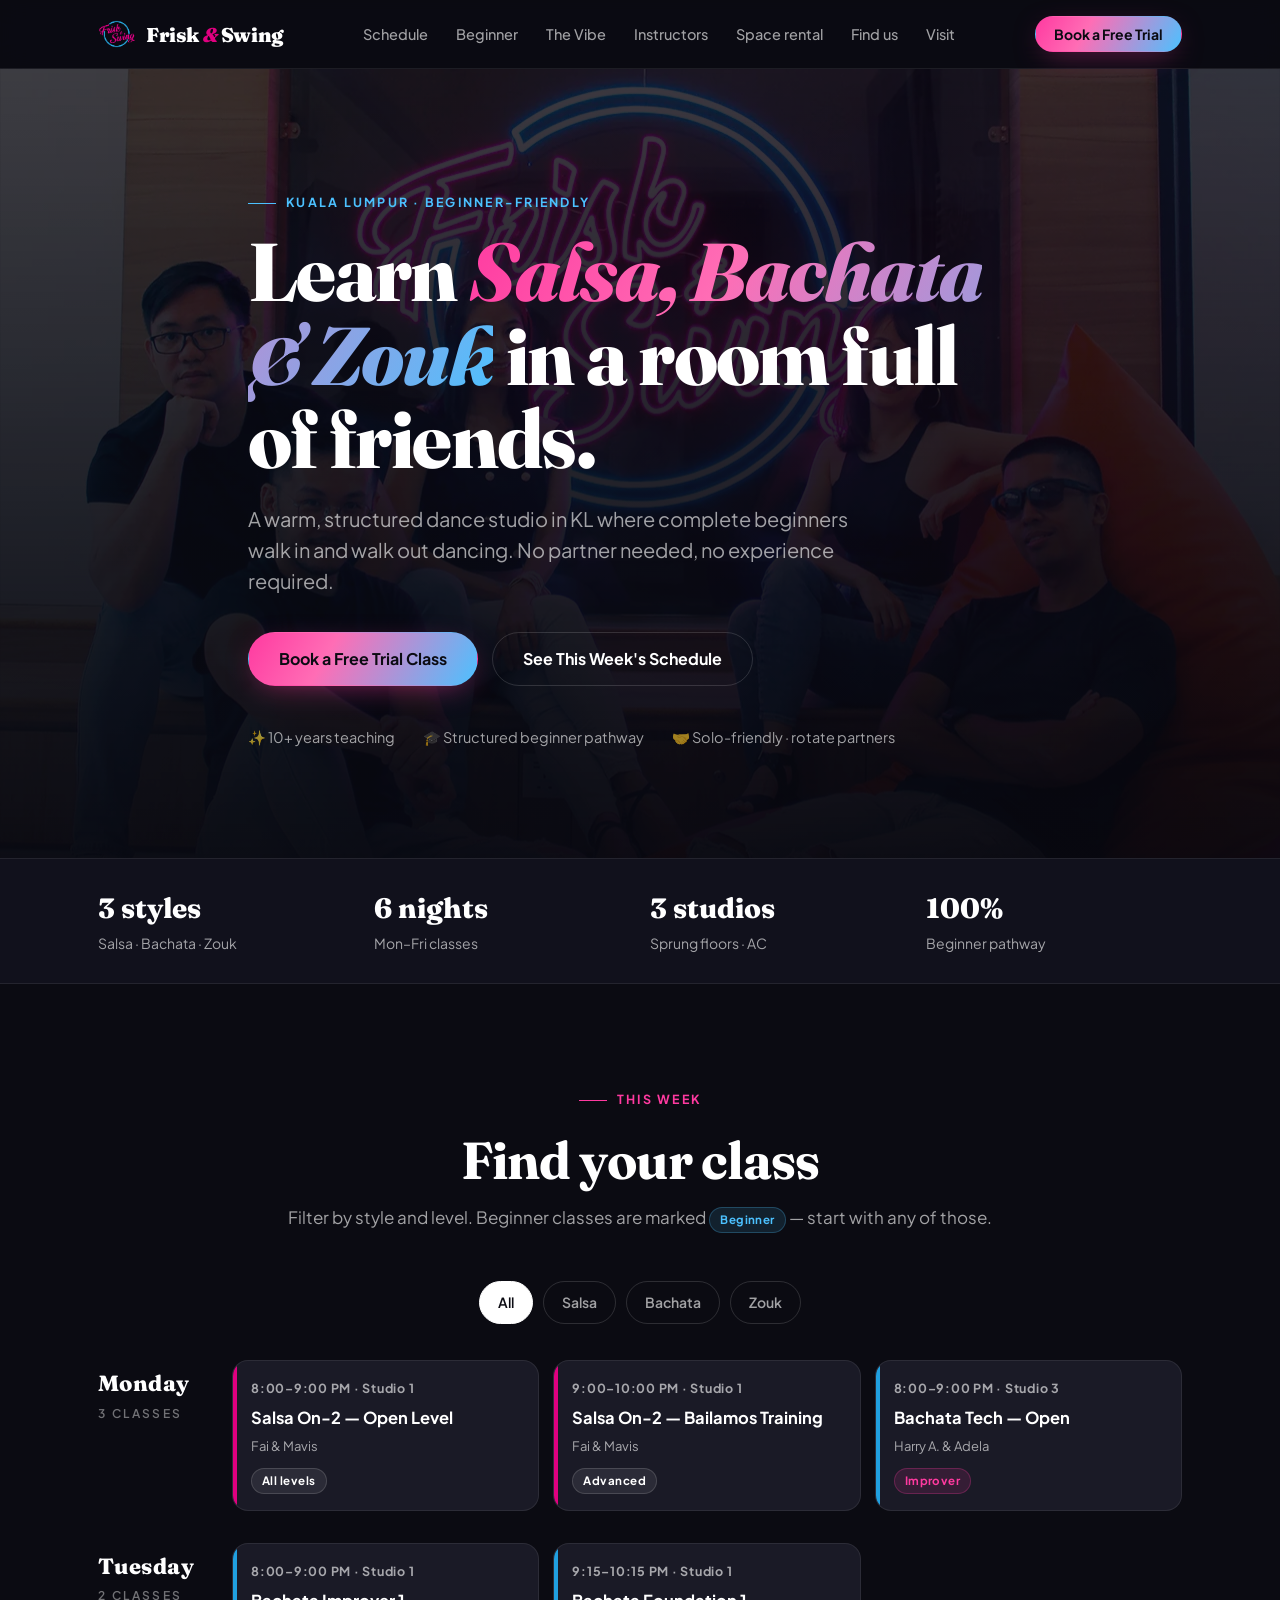
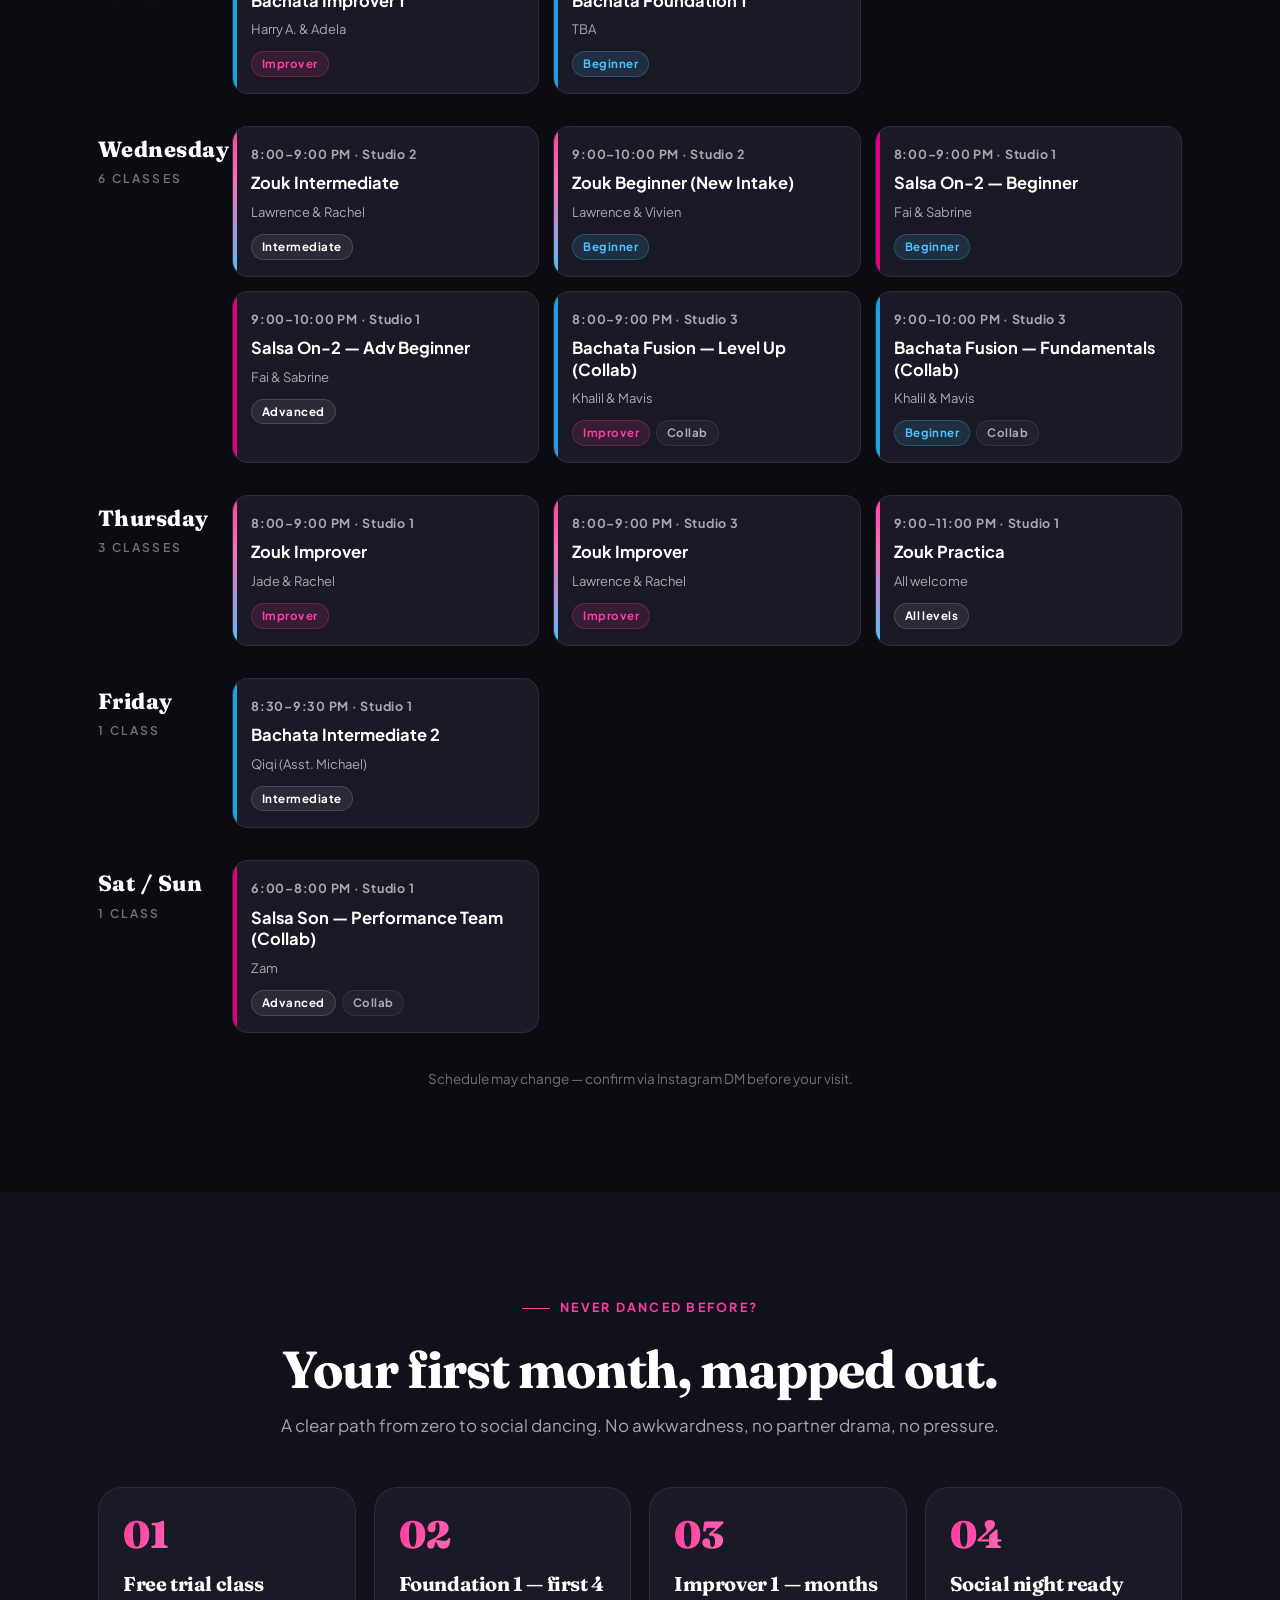
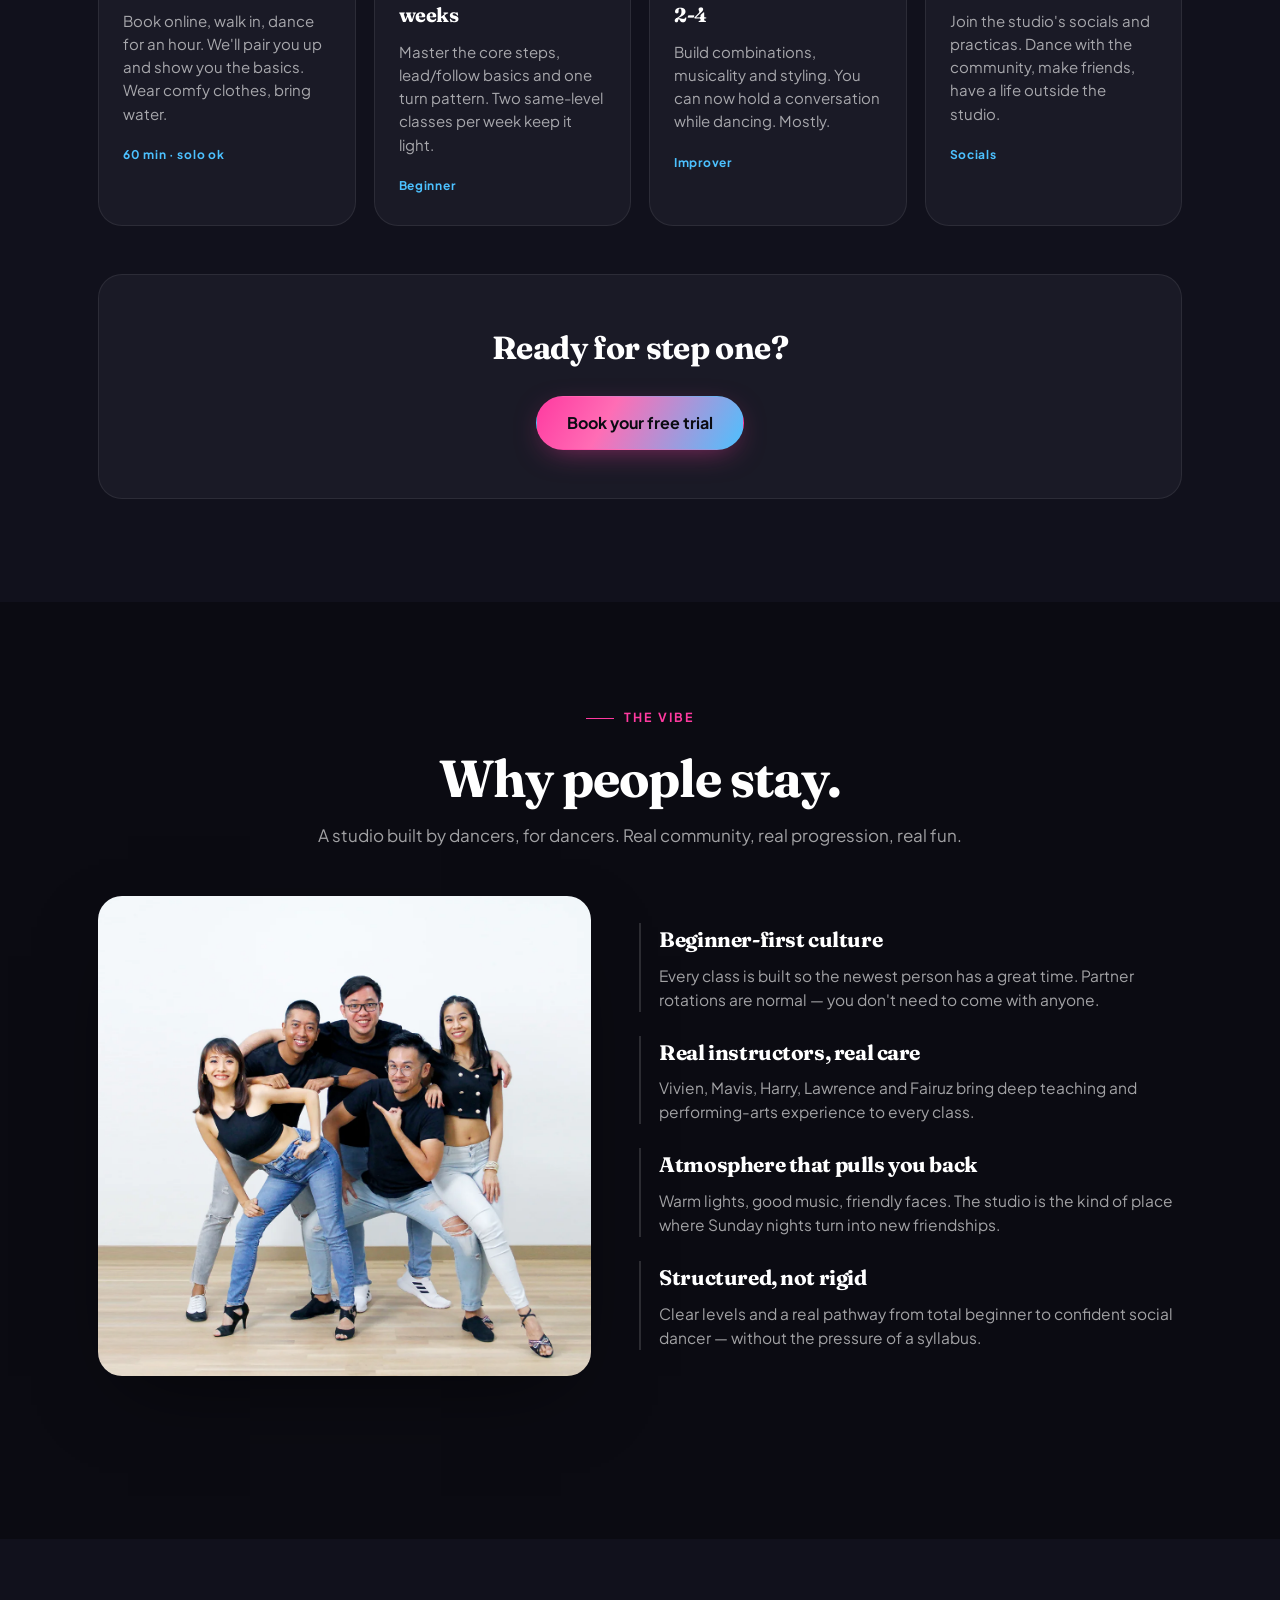
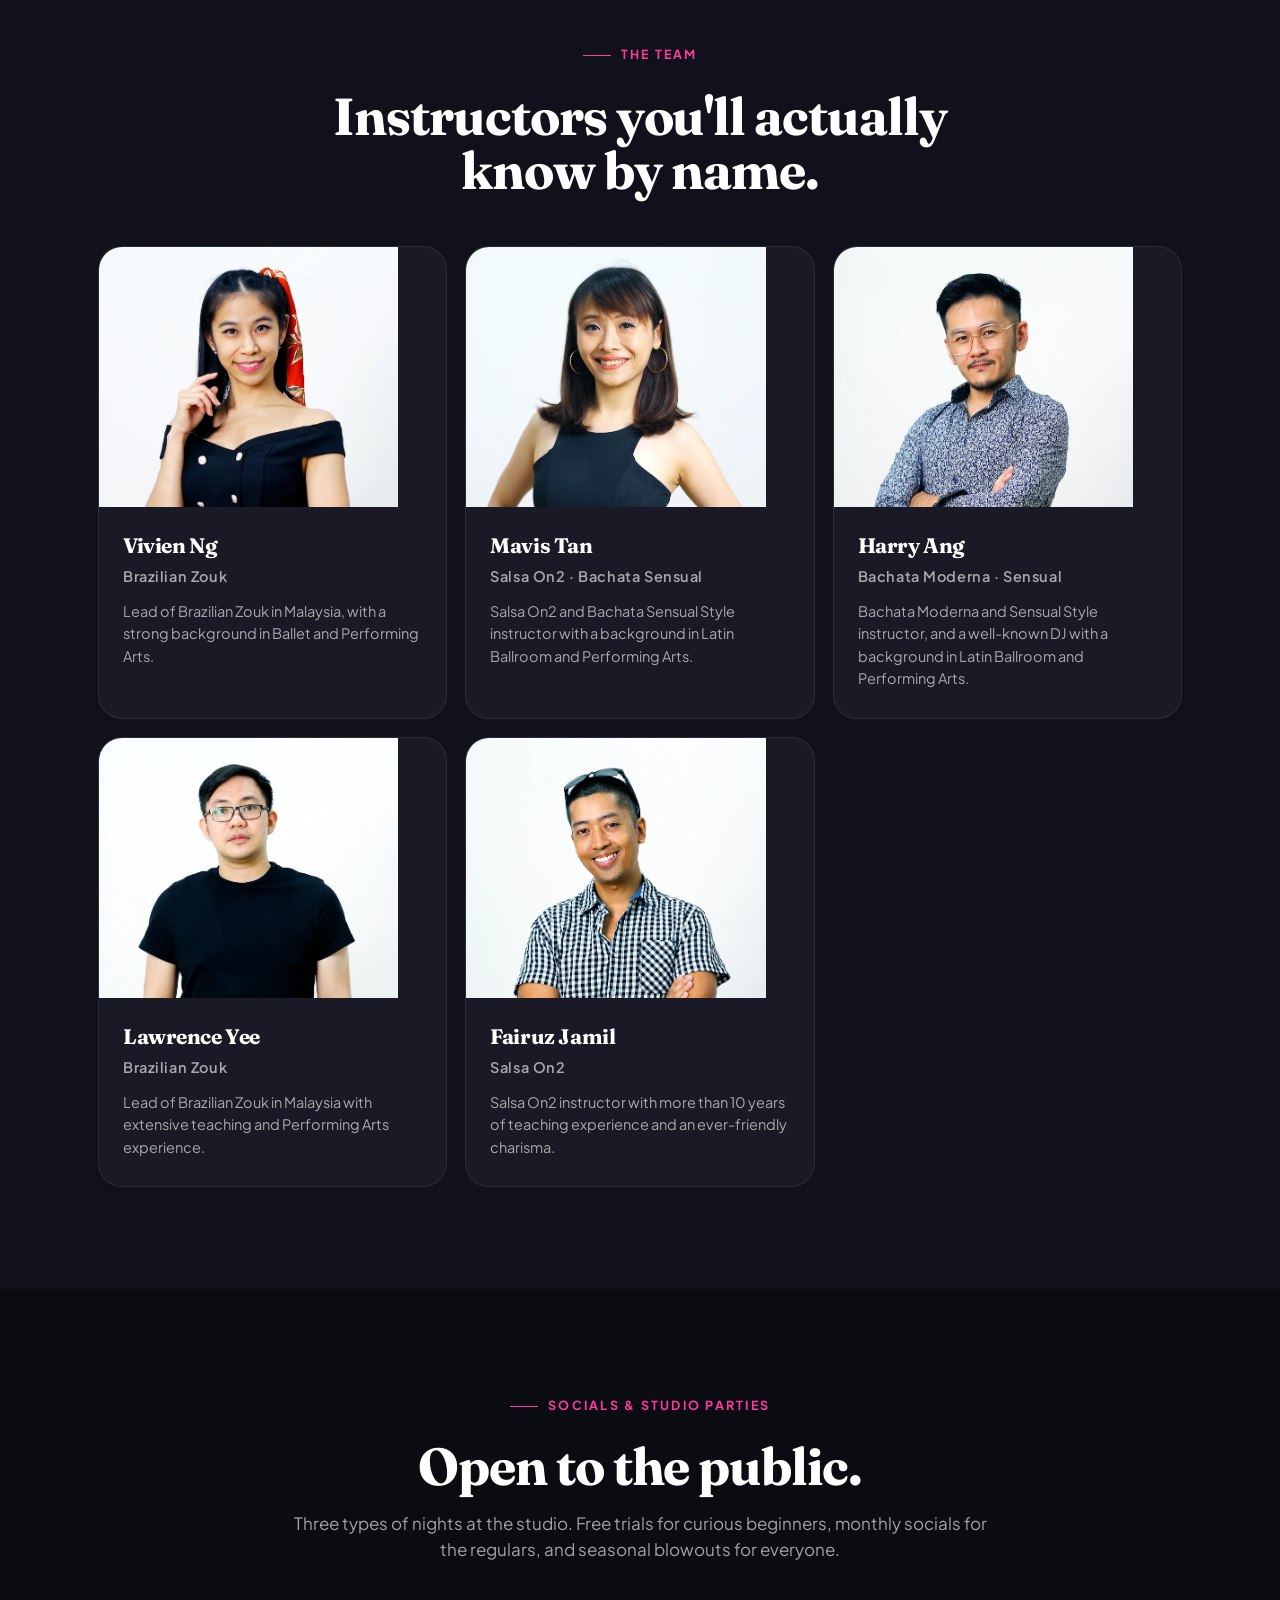
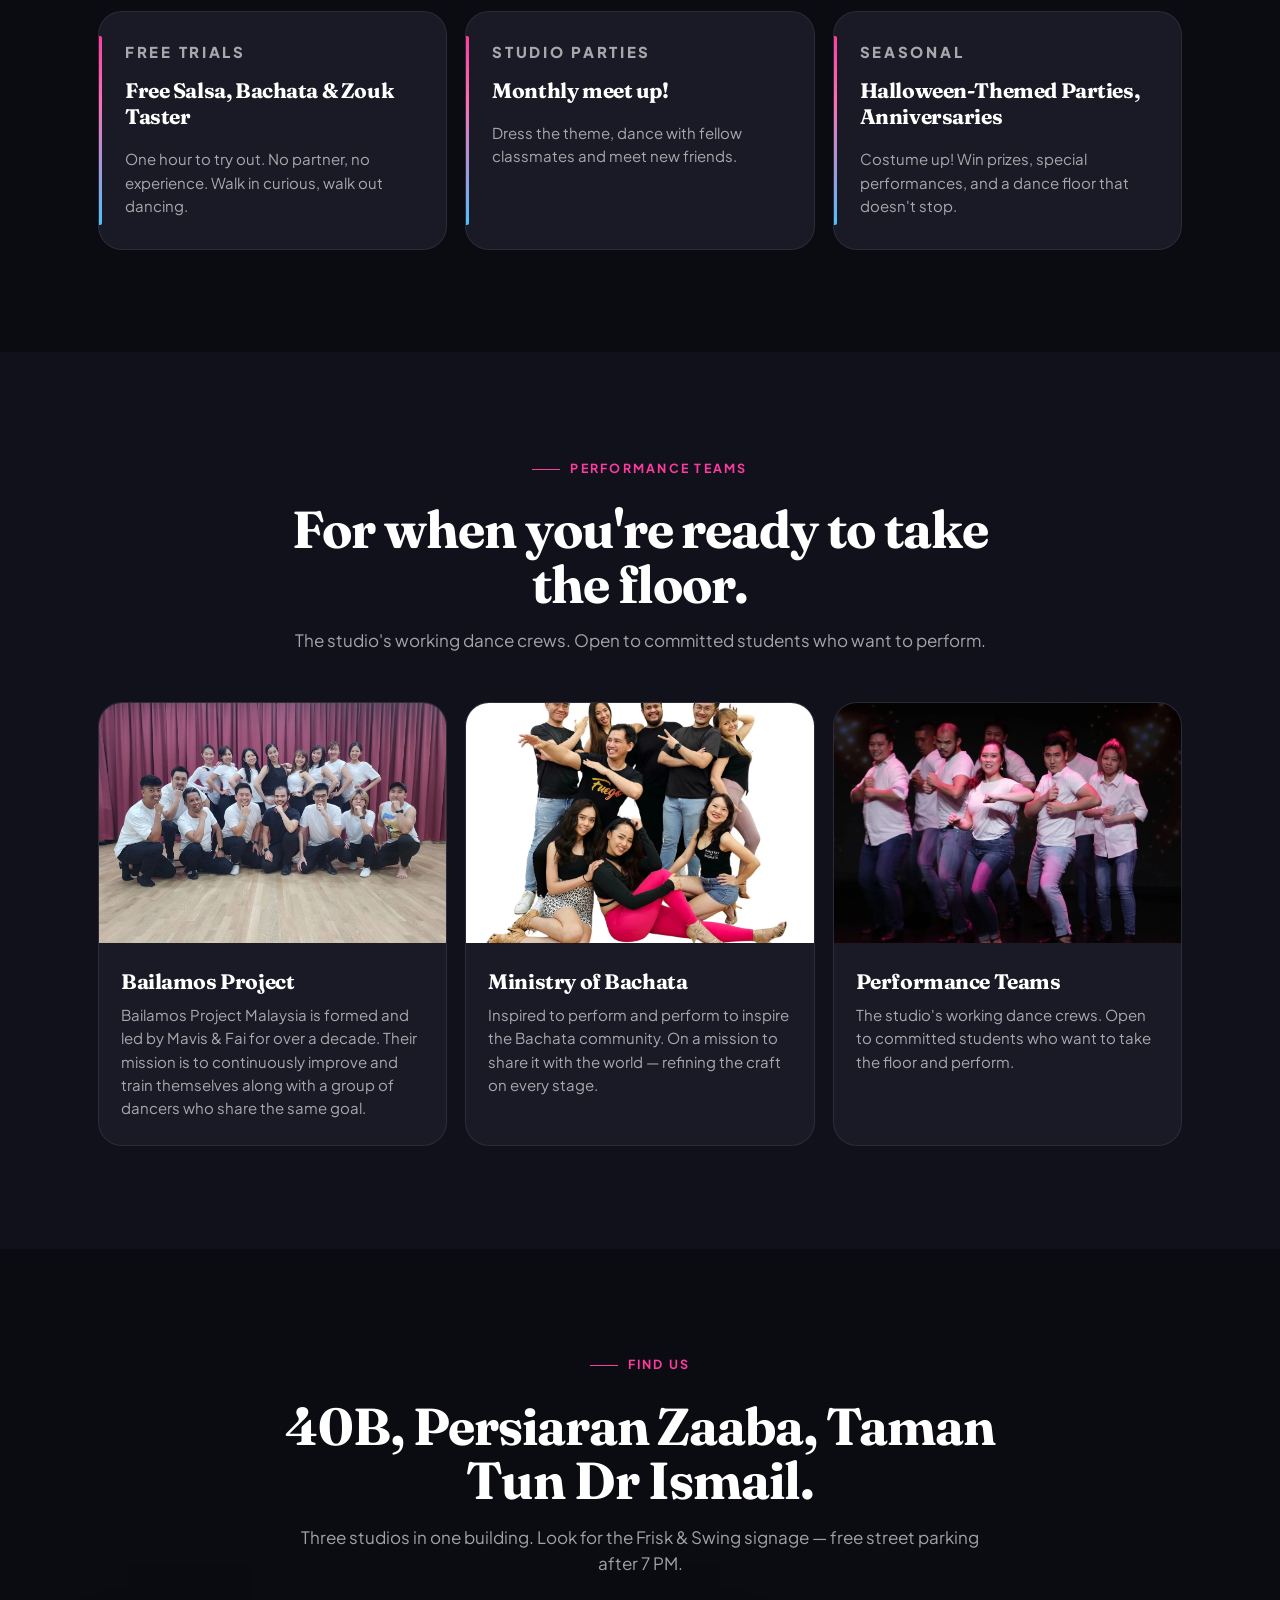
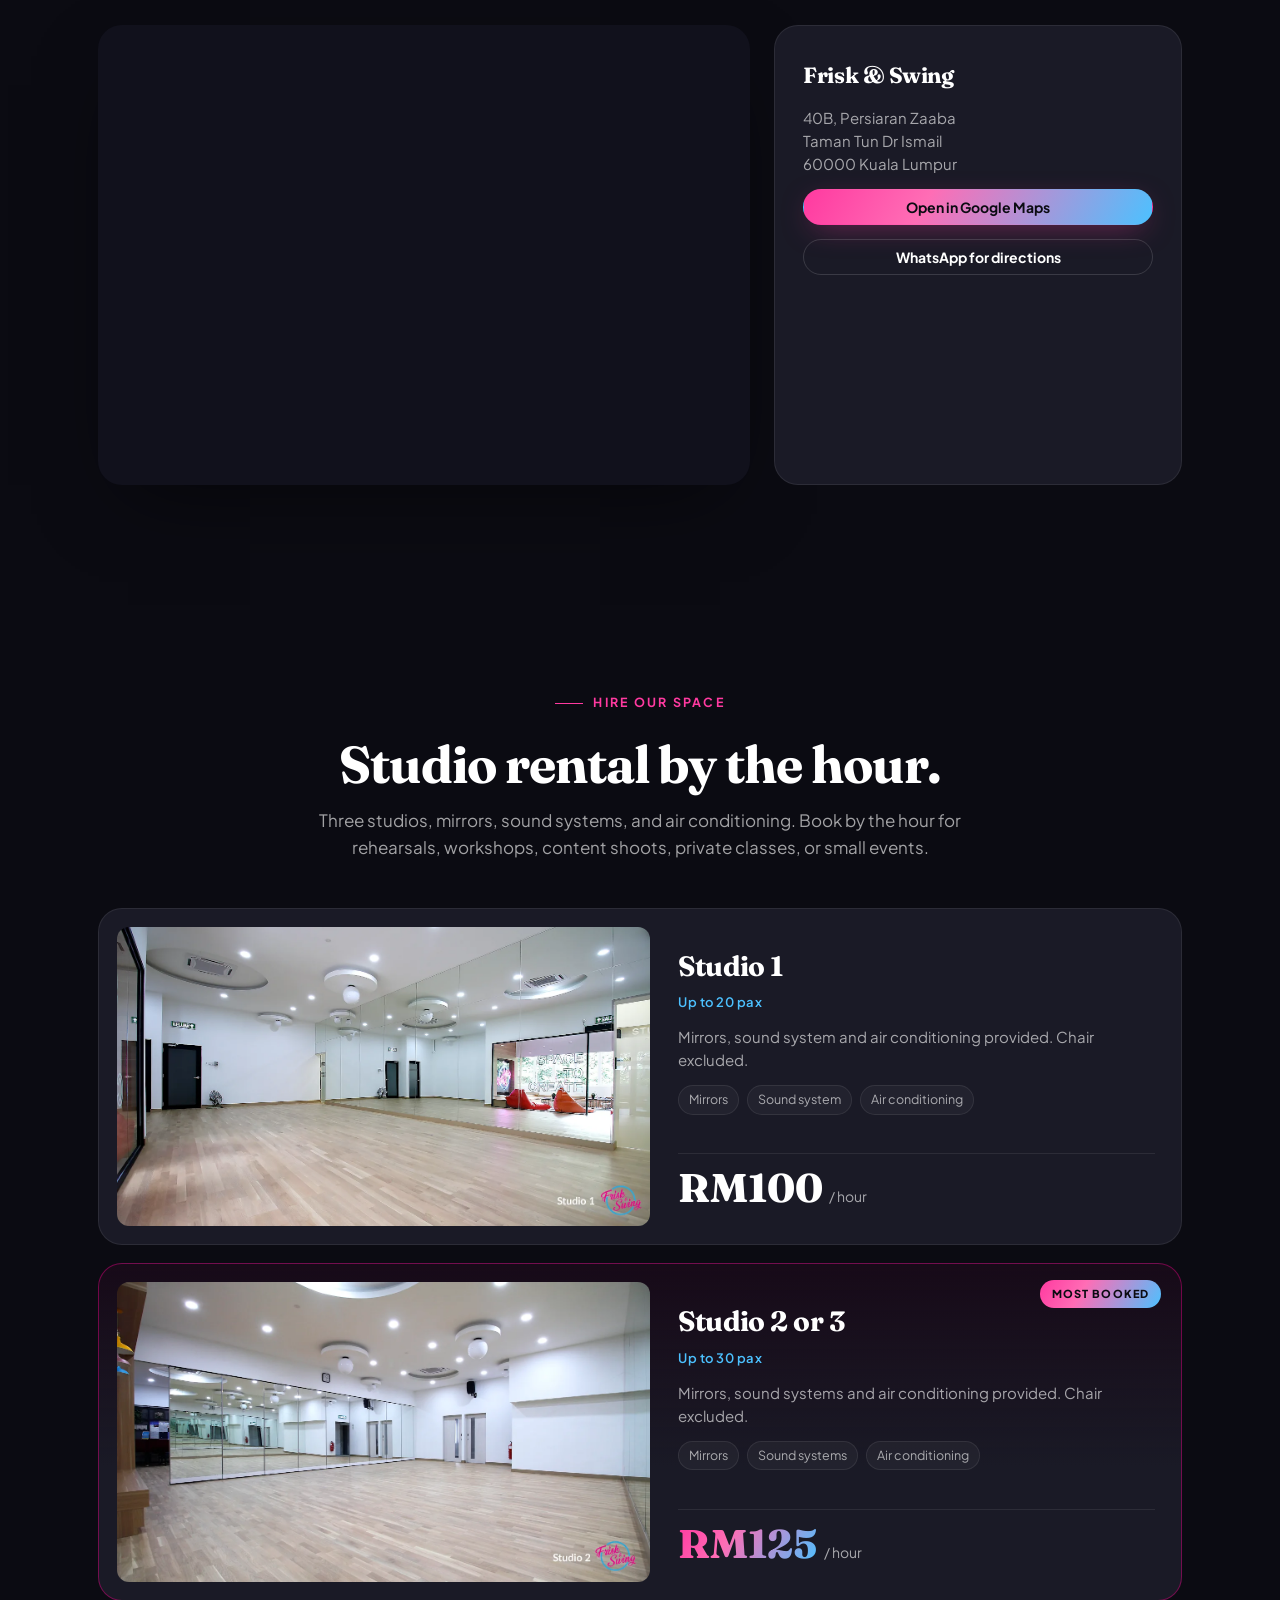
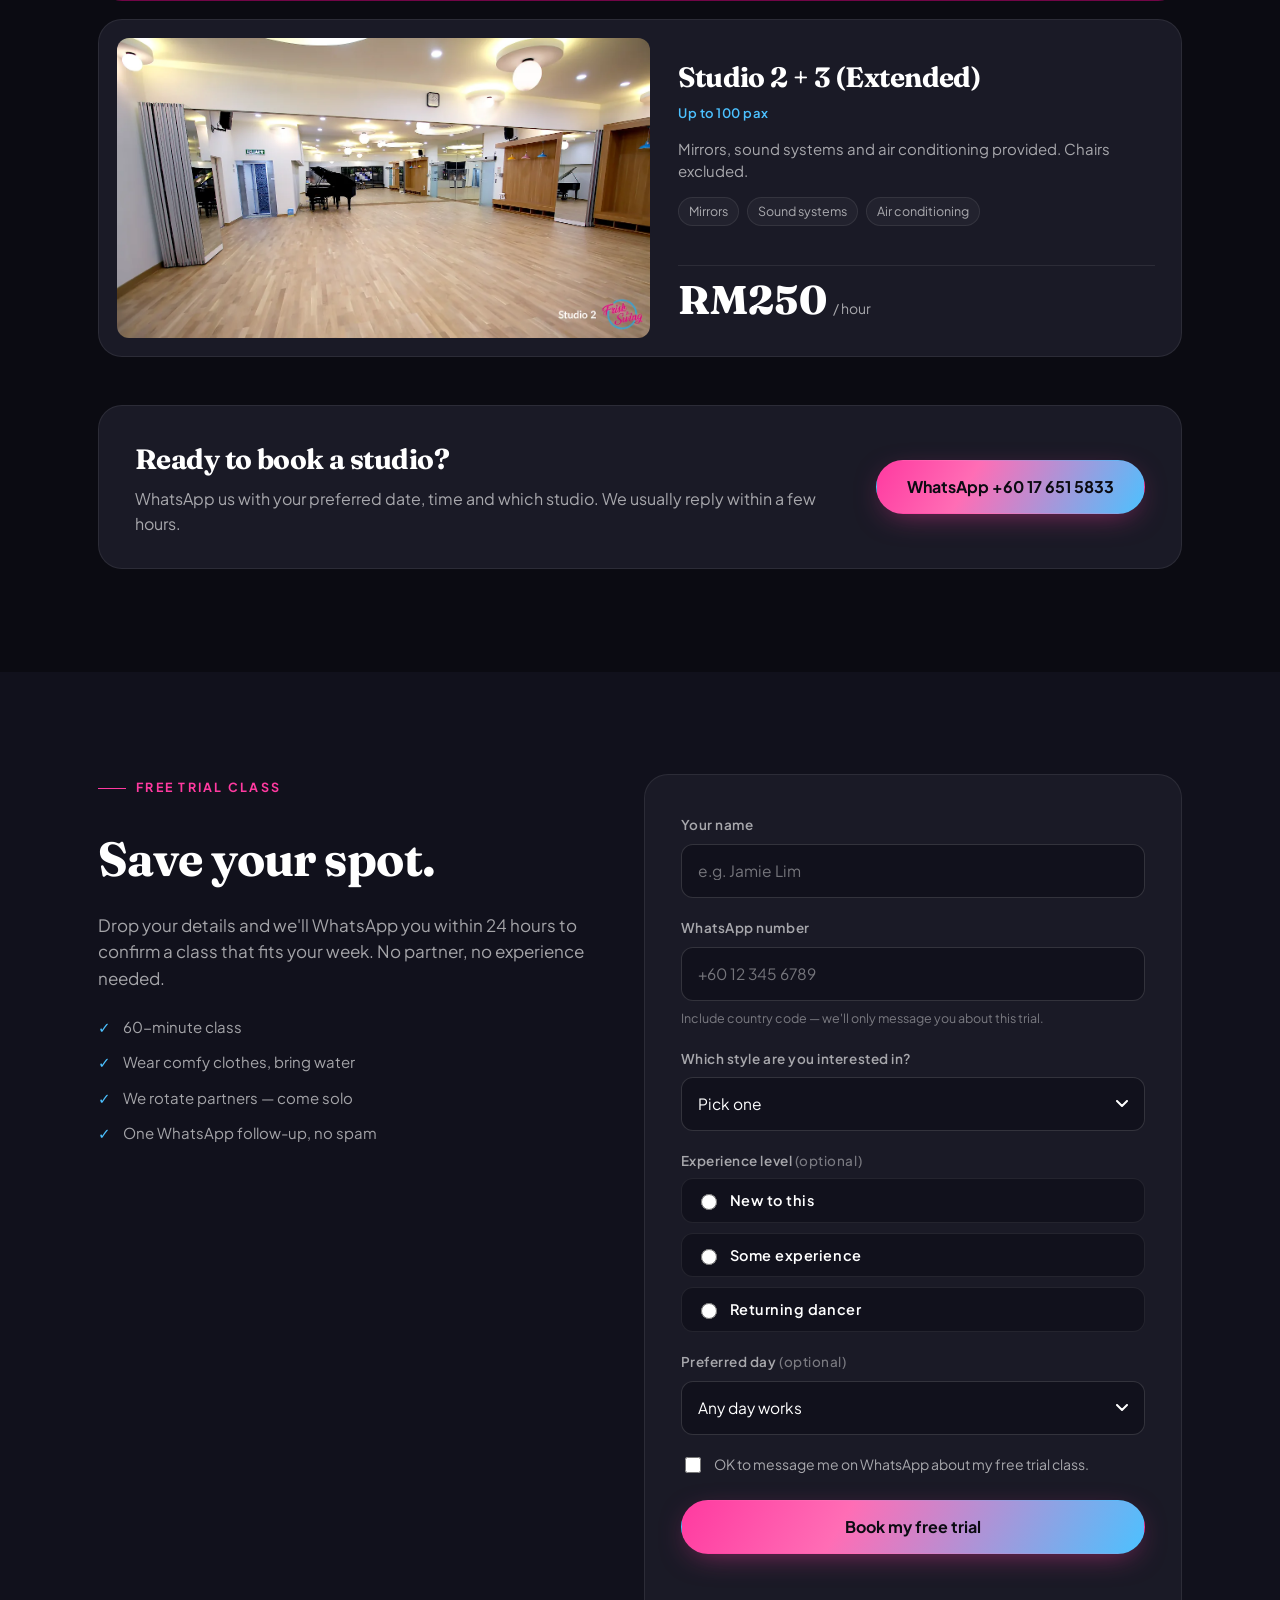
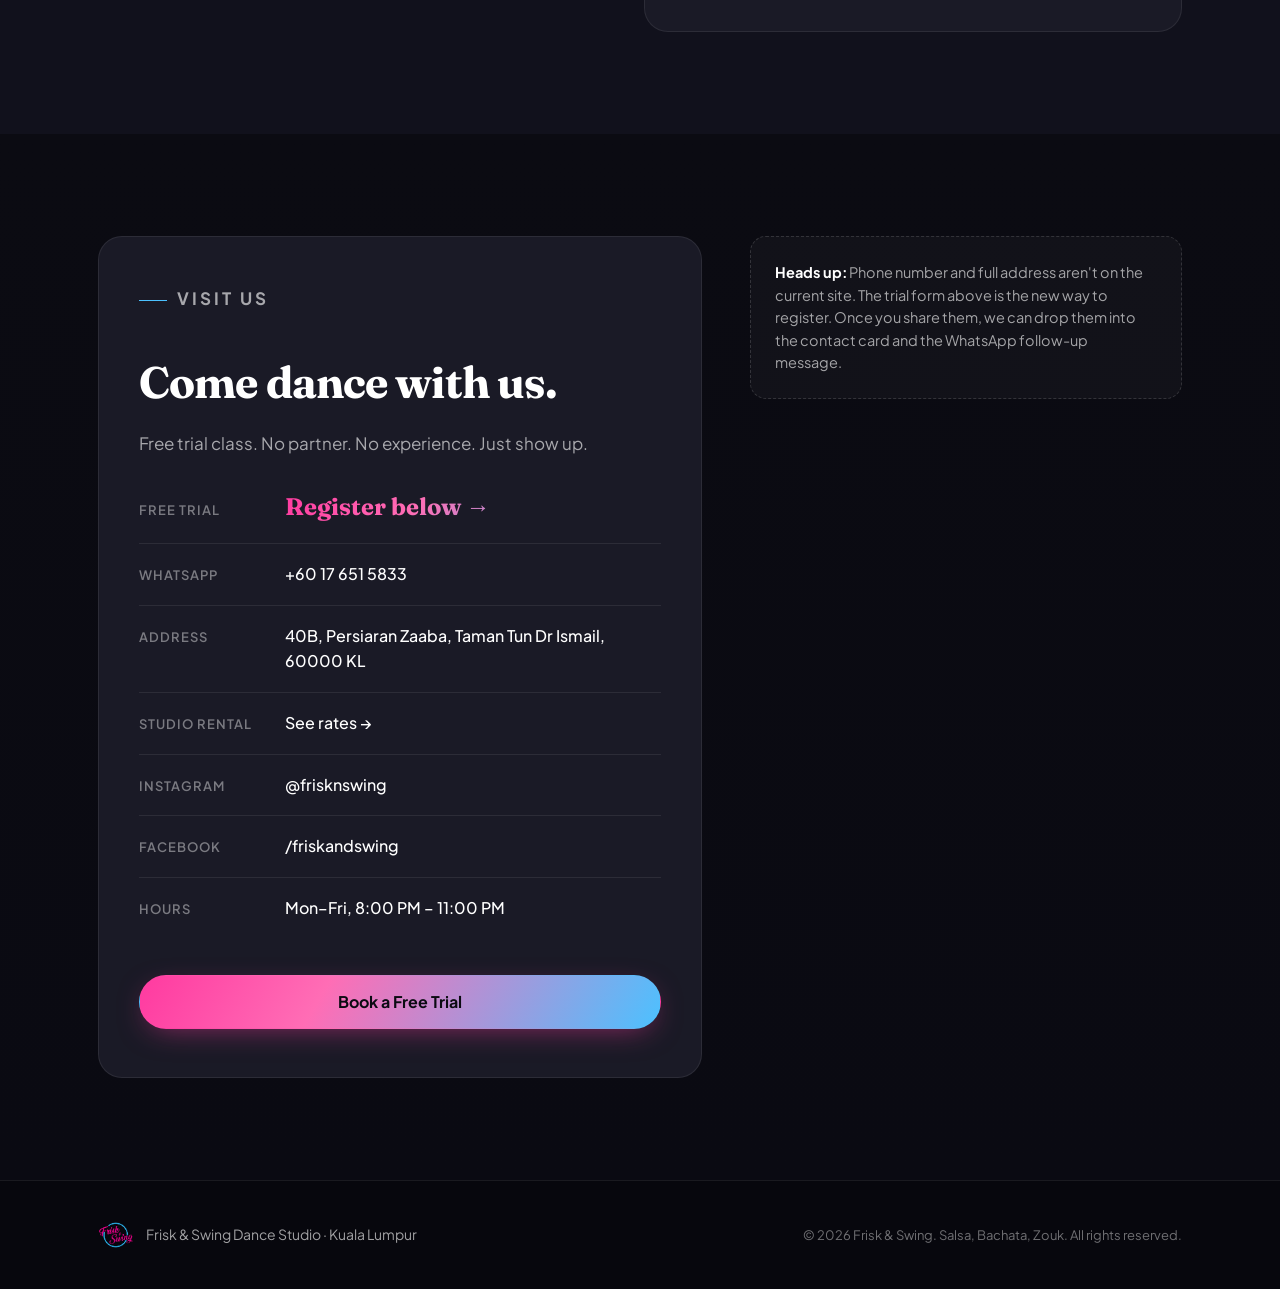
==== index.html @ 53e3fc4a "feat: replace vibe photo with instructor team portrait" ====
<!doctype html>
<html lang="en">
<head>
<meta charset="utf-8">
<meta name="viewport" content="width=device-width, initial-scale=1, viewport-fit=cover">
<title>Frisk &amp; Swing — Salsa, Bachata &amp; Zouk Studio in KL</title>
<meta name="description" content="Beginner-friendly Salsa, Bachata and Zouk classes in Kuala Lumpur. Structured pathway, friendly community and a great atmosphere. Book your free trial class.">
<link rel="canonical" href="https://friskandswing.com/">
<link rel="icon" type="image/x-icon" href="assets/images/favicon.ico">
<link rel="icon" type="image/png" sizes="32x32" href="assets/images/favicon.png">
<link rel="apple-touch-icon" sizes="180x180" href="assets/images/apple-touch-icon.png">
<meta property="og:title" content="Frisk &amp; Swing — Salsa, Bachata &amp; Zouk Studio in KL">
<meta property="og:description" content="Beginner-friendly Salsa, Bachata and Zouk classes in KL. Book your free trial class.">
<meta property="og:type" content="website">
<meta property="og:url" content="https://friskandswing.com/">
<meta property="og:image" content="https://friskandswing.com/assets/images/og-1200x630.webp">
<meta property="og:image:width" content="1200">
<meta property="og:image:height" content="630">
<meta property="og:image:alt" content="Frisk &amp; Swing dance studio in Kuala Lumpur — Salsa, Bachata, Zouk beginner classes">
<meta property="og:locale" content="en_MY">
<meta name="twitter:card" content="summary_large_image">
<meta name="twitter:title" content="Frisk &amp; Swing — Salsa, Bachata &amp; Zouk Studio in KL">
<meta name="twitter:description" content="Beginner-friendly Salsa, Bachata and Zouk classes in KL. Book your free trial class.">
<meta name="twitter:image" content="https://friskandswing.com/assets/images/og-1200x630.webp">
<meta name="theme-color" content="#0b0b12">
<link rel="preconnect" href="https://fonts.googleapis.com">
<link rel="preconnect" href="https://fonts.gstatic.com" crossorigin>
<link rel="stylesheet" href="https://fonts.googleapis.com/css2?family=Plus+Jakarta+Sans:wght@400;500;600;700;800&family=Fraunces:opsz,wght@9..144,400;9..144,500;9..144,700;9..144,900&display=swap">
<link rel="stylesheet" href="styles.css">
</head>
<body>

<!-- ============== TOP BAR ============== -->
<header class="topbar">
  <div class="wrap topbar__inner">
    <a class="brand" href="#top" aria-label="Frisk & Swing home">
      <img src="assets/images/logo_user.png" alt="" class="brand__mark" width="40" height="40">
      <span class="brand__text">Frisk <em>&amp;</em> Swing</span>
    </a>
    <nav class="nav" aria-label="Primary">
      <a href="#schedule">Schedule</a>
      <a href="#beginner">Beginner</a>
      <a href="#vibe">The Vibe</a>
      <a href="#instructors">Instructors</a>
      <a href="#rental">Space rental</a>
      <a href="#map">Find us</a>
      <a href="#contact">Visit</a>
    </nav>
    <a class="btn btn--primary btn--sm nav__cta" href="#trial">Book a Free Trial</a>
    <button class="navtoggle" type="button" aria-expanded="false" aria-controls="mobnav" aria-label="Open menu">
      <span></span><span></span><span></span>
    </button>
  </div>
  <nav id="mobnav" class="mobnav" aria-label="Mobile">
    <a href="#schedule">Schedule</a>
    <a href="#beginner">Beginner pathway</a>
    <a href="#vibe">The vibe</a>
    <a href="#instructors">Instructors</a>
    <a href="#rental">Space rental</a>
    <a href="#trial">Book trial</a>
    <a class="btn btn--primary" href="#trial">Book a Free Trial</a>
  </nav>
</header>

<main id="top">

<!-- ============== HERO ============== -->
<section class="hero">
  <div class="hero__bg" style="background-image:url('assets/images/hero-learn-to-dance.webp')"></div>
  <div class="hero__bg-blur" style="background-image:url('assets/images/hero-learn-to-dance.webp')" aria-hidden="true"></div>
  <div class="wrap hero__inner">
    <p class="eyebrow">Kuala Lumpur · Beginner-friendly</p>
    <h1 class="hero__title">
      Learn <span class="grad">Salsa, Bachata<br>&amp; Zouk</span> in a room full of friends.
    </h1>
    <p class="hero__lede">
      A warm, structured dance studio in KL where complete beginners walk in and walk out dancing.
      No partner needed, no experience required.
    </p>
    <div class="hero__ctas">
      <a class="btn btn--primary btn--lg" href="#trial">Book a Free Trial Class</a>
      <a class="btn btn--ghost btn--lg" href="#schedule">See This Week's Schedule</a>
    </div>
    <ul class="hero__chips" role="list">
      <li>✨ 10+ years teaching</li>
      <li>🎓 Structured beginner pathway</li>
      <li>🤝 Solo-friendly · rotate partners</li>
    </ul>
  </div>
</section>

<!-- ============== TRUST STRIP ============== -->
<section class="trust">
  <div class="wrap trust__inner">
    <div class="trust__item"><strong>3 styles</strong><span>Salsa · Bachata · Zouk</span></div>
    <div class="trust__item"><strong>6 nights</strong><span>Mon–Fri classes</span></div>
    <div class="trust__item"><strong>3 studios</strong><span>Sprung floors · AC</span></div>
    <div class="trust__item"><strong>100%</strong><span>Beginner pathway</span></div>
  </div>
</section>

<!-- ============== SCHEDULE ============== -->
<section class="section" id="schedule">
  <div class="wrap">
    <header class="section__head">
      <p class="eyebrow">This week</p>
      <h2>Find your class</h2>
      <p class="section__sub">Filter by style and level. Beginner classes are marked <span class="pill pill--beg">Beginner</span> — start with any of those.</p>
    </header>

    <div class="filterbar" role="tablist" aria-label="Filter by style">
      <button class="chip is-active" data-filter="all" type="button" role="tab" aria-selected="true">All</button>
      <button class="chip chip--salsa" data-filter="salsa" type="button" role="tab">Salsa</button>
      <button class="chip chip--bachata" data-filter="bachata" type="button" role="tab">Bachata</button>
      <button class="chip chip--zouk" data-filter="zouk" type="button" role="tab">Zouk</button>
    </div>

    <div class="schedule" id="scheduleGrid">
      <!-- JS renders this -->
    </div>

    <p class="muted schedule__note">Schedule may change — confirm via Instagram DM before your visit.</p>
  </div>
</section>

<!-- ============== BEGINNER PATHWAY ============== -->
<section class="section section--alt" id="beginner">
  <div class="wrap">
    <header class="section__head">
      <p class="eyebrow">Never danced before?</p>
      <h2>Your first month, mapped out.</h2>
      <p class="section__sub">A clear path from zero to social dancing. No awkwardness, no partner drama, no pressure.</p>
    </header>

    <ol class="path">
      <li class="path__step">
        <div class="path__num">01</div>
        <h3>Free trial class</h3>
        <p>Book online, walk in, dance for an hour. We'll pair you up and show you the basics. Wear comfy clothes, bring water.</p>
        <span class="path__tag">60 min · solo ok</span>
      </li>
      <li class="path__step">
        <div class="path__num">02</div>
        <h3>Foundation 1 — first 4 weeks</h3>
        <p>Master the core steps, lead/follow basics and one turn pattern. Two same-level classes per week keep it light.</p>
        <span class="path__tag">Beginner</span>
      </li>
      <li class="path__step">
        <div class="path__num">03</div>
        <h3>Improver 1 — months 2-4</h3>
        <p>Build combinations, musicality and styling. You can now hold a conversation while dancing. Mostly.</p>
        <span class="path__tag">Improver</span>
      </li>
      <li class="path__step">
        <div class="path__num">04</div>
        <h3>Social night ready</h3>
        <p>Join the studio's socials and practicas. Dance with the community, make friends, have a life outside the studio.</p>
        <span class="path__tag">Socials</span>
      </li>
    </ol>

    <div class="cta">
      <h3>Ready for step one?</h3>
      <a class="btn btn--primary btn--lg" href="#trial">Book your free trial</a>
    </div>
  </div>
</section>

<!-- ============== THE VIBE (atmosphere/community) ============== -->
<section class="section" id="vibe">
  <div class="wrap">
    <header class="section__head">
      <p class="eyebrow">The vibe</p>
      <h2>Why people stay.</h2>
      <p class="section__sub">A studio built by dancers, for dancers. Real community, real progression, real fun.</p>
    </header>

    <div class="vibe">
      <div class="vibe__media">
        <img src="assets/images/vibe.webp" alt="Frisk &amp; Swing instructor team — Mavis, Fai, Harry, Adela" loading="lazy">
      </div>
      <ul class="vibe__points">
        <li>
          <h3>Beginner-first culture</h3>
          <p>Every class is built so the newest person has a great time. Partner rotations are normal — you don't need to come with anyone.</p>
        </li>
        <li>
          <h3>Real instructors, real care</h3>
          <p>Vivien, Mavis, Harry, Lawrence and Fairuz bring deep teaching and performing-arts experience to every class.</p>
        </li>
        <li>
          <h3>Atmosphere that pulls you back</h3>
          <p>Warm lights, good music, friendly faces. The studio is the kind of place where Sunday nights turn into new friendships.</p>
        </li>
        <li>
          <h3>Structured, not rigid</h3>
          <p>Clear levels and a real pathway from total beginner to confident social dancer — without the pressure of a syllabus.</p>
        </li>
      </ul>
    </div>
  </div>
</section>

<!-- ============== INSTRUCTORS ============== -->
<section class="section section--alt" id="instructors">
  <div class="wrap">
    <header class="section__head">
      <p class="eyebrow">The team</p>
      <h2>Instructors you'll actually know by name.</h2>
    </header>

    <div class="instructors">
      <article class="inst">
        <img class="inst__photo" src="assets/images/instructors/vivien-ng.webp" alt="Vivien Ng" loading="lazy">
        <h3>Vivien Ng</h3>
        <p class="inst__role">Brazilian Zouk</p>
        <p>Lead of Brazilian Zouk in Malaysia, with a strong background in Ballet and Performing Arts.</p>
      </article>
      <article class="inst">
        <img class="inst__photo" src="assets/images/instructors/mavis-tan.webp" alt="Mavis Tan" loading="lazy">
        <h3>Mavis Tan</h3>
        <p class="inst__role">Salsa On2 · Bachata Sensual</p>
        <p>Salsa On2 and Bachata Sensual Style instructor with a background in Latin Ballroom and Performing Arts.</p>
      </article>
      <article class="inst">
        <img class="inst__photo" src="assets/images/instructors/harry-ang.webp" alt="Harry Ang" loading="lazy">
        <h3>Harry Ang</h3>
        <p class="inst__role">Bachata Moderna · Sensual</p>
        <p>Bachata Moderna and Sensual Style instructor, and a well-known DJ with a background in Latin Ballroom and Performing Arts.</p>
      </article>
      <article class="inst">
        <img class="inst__photo" src="assets/images/instructors/lawrence-yee.webp" alt="Lawrence Yee" loading="lazy">
        <h3>Lawrence Yee</h3>
        <p class="inst__role">Brazilian Zouk</p>
        <p>Lead of Brazilian Zouk in Malaysia with extensive teaching and Performing Arts experience.</p>
      </article>
      <article class="inst">
        <img class="inst__photo" src="assets/images/instructors/fairuz-jamil.webp" alt="Fairuz Jamil" loading="lazy">
        <h3>Fairuz Jamil</h3>
        <p class="inst__role">Salsa On2</p>
        <p>Salsa On2 instructor with more than 10 years of teaching experience and an ever-friendly charisma.</p>
      </article>
    </div>
  </div>
</section>

<!-- ============== EVENTS ============== -->
<section class="section" id="events">
  <div class="wrap">
    <header class="section__head">
      <p class="eyebrow">Socials &amp; studio parties</p>
      <h2>Open to the public.</h2>
      <p class="section__sub">Three types of nights at the studio. Free trials for curious beginners, monthly socials for the regulars, and seasonal blowouts for everyone.</p>
    </header>
    <div class="events events--nocards">
      <article class="event event--plain">
        <p class="event__kicker">Free trials</p>
        <h3>Free Salsa, Bachata &amp; Zouk Taster</h3>
        <p>One hour to try out. No partner, no experience. Walk in curious, walk out dancing.</p>
      </article>
      <article class="event event--plain">
        <p class="event__kicker">Studio parties</p>
        <h3>Monthly meet up!</h3>
        <p>Dress the theme, dance with fellow classmates and meet new friends.</p>
      </article>
      <article class="event event--plain">
        <p class="event__kicker">Seasonal</p>
        <h3>Halloween-Themed Parties, Anniversaries</h3>
        <p>Costume up! Win prizes, special performances, and a dance floor that doesn't stop.</p>
      </article>
    </div>
  </div>
</section>

<!-- ============== TEAMS ============== -->
<section class="section section--alt" id="teams">
  <div class="wrap">
    <header class="section__head">
      <p class="eyebrow">Performance teams</p>
      <h2>For when you're ready to take the floor.</h2>
      <p class="section__sub">The studio's working dance crews. Open to committed students who want to perform.</p>
    </header>
    <div class="teams">
      <article class="team">
        <img src="assets/images/teams-bailamos.webp" alt="Bailamos Project performance team" loading="lazy">
        <h3>Bailamos Project</h3>
        <p>Bailamos Project Malaysia is formed and led by Mavis &amp; Fai for over a decade. Their mission is to continuously improve and train themselves along with a group of dancers who share the same goal.</p>
      </article>
      <article class="team">
        <img src="assets/images/teams-bachata.webp" alt="Ministry of Bachata performance team" loading="lazy">
        <h3>Ministry of Bachata</h3>
        <p>Inspired to perform and perform to inspire the Bachata community. On a mission to share it with the world — refining the craft on every stage.</p>
      </article>
      <article class="team">
        <img src="assets/images/teams-performance.webp" alt="Performance Teams — studio dancers on stage" loading="lazy">
        <h3>Performance Teams</h3>
        <p>The studio's working dance crews. Open to committed students who want to take the floor and perform.</p>
      </article>
    </div>
  </div>
</section>

<!-- ============== FIND US (MAP) ============== -->
<section class="section" id="map">
  <div class="wrap">
    <header class="section__head">
      <p class="eyebrow">Find us</p>
      <h2>40B, Persiaran Zaaba, Taman Tun Dr Ismail.</h2>
      <p class="section__sub">Three studios in one building. Look for the Frisk &amp; Swing signage — free street parking after 7 PM.</p>
    </header>
    <div class="map">
      <iframe
        class="map__frame"
        title="Frisk & Swing Dance Studio on Google Maps"
        src="https://www.google.com/maps?q=40B,+Persiaran+Zaaba,+Taman+Tun+Dr+Ismail,+60000+Kuala+Lumpur&output=embed"
        loading="lazy"
        referrerpolicy="no-referrer-when-downgrade"
        allowfullscreen></iframe>
      <div class="map__card">
        <h3>Frisk &amp; Swing</h3>
        <p>40B, Persiaran Zaaba<br>Taman Tun Dr Ismail<br>60000 Kuala Lumpur</p>
        <a class="btn btn--primary btn--sm" href="https://maps.app.goo.gl/mhcKPs1SjXonKHLo8" target="_blank" rel="noopener">Open in Google Maps</a>
        <a class="btn btn--ghost btn--sm" href="https://wa.me/60176515833?text=Hi%20Frisk%20%26%20Swing%2C%20I%27m%20coming%20for%20class%2C%20any%20parking%20tips%3F" target="_blank" rel="noopener">WhatsApp for directions</a>
      </div>
    </div>
  </div>
</section>

<!-- ============== SPACE RENTAL ============== -->
<section class="section" id="rental">
  <div class="wrap">
    <header class="section__head">
      <p class="eyebrow">Hire our space</p>
      <h2>Studio rental by the hour.</h2>
      <p class="section__sub">Three studios, mirrors, sound systems, and air conditioning. Book by the hour for rehearsals, workshops, content shoots, private classes, or small events.</p>
    </header>

    <div class="rental">
      <article class="rental__card">
        <img class="rental__img" src="assets/images/rental/studio-1.webp" alt="Studio 1 — empty, mirrors, wood floor" loading="lazy">
        <div class="rental__body">
          <div class="rental__head">
            <h3>Studio 1</h3>
            <span class="rental__cap">Up to 20 pax</span>
          </div>
          <p class="rental__desc">Mirrors, sound system and air conditioning provided. Chair excluded.</p>
          <ul class="rental__feats">
            <li>Mirrors</li>
            <li>Sound system</li>
            <li>Air conditioning</li>
          </ul>
          <div class="rental__price"><span class="rental__amt">RM100</span><span class="rental__per">/ hour</span></div>
        </div>
      </article>

      <article class="rental__card rental__card--featured">
        <span class="rental__badge">Most booked</span>
        <img class="rental__img" src="assets/images/rental/studio-23.webp" alt="Studio 2 or 3 — open plan with full mirror wall" loading="lazy">
        <div class="rental__body">
          <div class="rental__head">
            <h3>Studio 2 or 3</h3>
            <span class="rental__cap">Up to 30 pax</span>
          </div>
          <p class="rental__desc">Mirrors, sound systems and air conditioning provided. Chair excluded.</p>
          <ul class="rental__feats">
            <li>Mirrors</li>
            <li>Sound systems</li>
            <li>Air conditioning</li>
          </ul>
          <div class="rental__price"><span class="rental__amt">RM125</span><span class="rental__per">/ hour</span></div>
        </div>
      </article>

      <article class="rental__card">
        <img class="rental__img" src="assets/images/rental/studio-23-ext.webp" alt="Studio 2 + 3 combined — open hall with piano" loading="lazy">
        <div class="rental__body">
          <div class="rental__head">
            <h3>Studio 2 + 3 (Extended)</h3>
            <span class="rental__cap">Up to 100 pax</span>
          </div>
          <p class="rental__desc">Mirrors, sound systems and air conditioning provided. Chairs excluded.</p>
          <ul class="rental__feats">
            <li>Mirrors</li>
            <li>Sound systems</li>
            <li>Air conditioning</li>
          </ul>
          <div class="rental__price"><span class="rental__amt">RM250</span><span class="rental__per">/ hour</span></div>
        </div>
      </article>
    </div>

    <div class="rental__cta">
      <div>
        <h3>Ready to book a studio?</h3>
        <p>WhatsApp us with your preferred date, time and which studio. We usually reply within a few hours.</p>
      </div>
      <a class="btn btn--primary btn--lg" href="https://wa.me/60176515833?text=Hi%20Frisk%20%26%20Swing%2C%20I%27d%20like%20to%20book%20a%20studio." target="_blank" rel="noopener">WhatsApp +60 17 651 5833</a>
    </div>
  </div>
</section>

<!-- ============== TRIAL BOOKING FORM ============== -->
<section class="section section--alt" id="trial">
  <div class="wrap trial">
    <div class="trial__intro">
      <p class="eyebrow">Free trial class</p>
      <h2>Save your spot.</h2>
      <p class="section__sub">Drop your details and we'll WhatsApp you within 24 hours to confirm a class that fits your week. No partner, no experience needed.</p>
      <ul class="trial__points" role="list">
        <li><span class="trial__check">✓</span> 60-minute class</li>
        <li><span class="trial__check">✓</span> Wear comfy clothes, bring water</li>
        <li><span class="trial__check">✓</span> We rotate partners — come solo</li>
        <li><span class="trial__check">✓</span> One WhatsApp follow-up, no spam</li>
      </ul>
    </div>

    <form class="trial__form" id="trialForm" novalidate>
      <!-- honeypot for bots; humans never see this -->
      <div class="hp" aria-hidden="true">
        <label>Leave this empty
          <input type="text" name="company" tabindex="-1" autocomplete="off">
        </label>
      </div>

      <div class="field">
        <label for="name">Your name</label>
        <input id="name" name="name" type="text" required autocomplete="name" maxlength="80" placeholder="e.g. Jamie Lim">
      </div>

      <div class="field">
        <label for="whatsapp">WhatsApp number</label>
        <input id="whatsapp" name="whatsapp" type="tel" required autocomplete="tel" inputmode="tel" maxlength="20" placeholder="+60 12 345 6789">
        <small class="field__hint">Include country code — we'll only message you about this trial.</small>
      </div>

      <div class="field">
        <label for="dance">Which style are you interested in?</label>
        <select id="dance" name="dance" required>
          <option value="" disabled selected>Pick one</option>
          <option value="Salsa">Salsa</option>
          <option value="Bachata">Bachata</option>
          <option value="Zouk">Zouk</option>
          <option value="Not sure yet">Not sure yet — surprise me</option>
        </select>
      </div>

      <fieldset class="field field--inline">
        <legend>Experience level <span class="opt">(optional)</span></legend>
        <label class="radio"><input type="radio" name="experience" value="New to this"> <span>New to this</span></label>
        <label class="radio"><input type="radio" name="experience" value="Some experience"> <span>Some experience</span></label>
        <label class="radio"><input type="radio" name="experience" value="Returning dancer"> <span>Returning dancer</span></label>
      </fieldset>

      <div class="field">
        <label for="day">Preferred day <span class="opt">(optional)</span></label>
        <select id="day" name="day">
          <option value="">Any day works</option>
          <option value="Monday">Monday</option>
          <option value="Tuesday">Tuesday</option>
          <option value="Wednesday">Wednesday</option>
          <option value="Thursday">Thursday</option>
          <option value="Friday">Friday</option>
          <option value="Weekend">Weekend</option>
        </select>
      </div>

      <label class="consent">
        <input type="checkbox" name="consent" required>
        <span>OK to message me on WhatsApp about my free trial class.</span>
      </label>

      <button class="btn btn--primary btn--lg trial__submit" type="submit" id="trialSubmit">
        <span class="trial__submit-label">Book my free trial</span>
        <span class="trial__spinner" aria-hidden="true"></span>
      </button>

      <p class="trial__msg" id="trialMsg" role="status" aria-live="polite"></p>
    </form>
  </div>
</section>

<!-- ============== CONTACT ============== -->
<section class="section section--contact" id="contact">
  <div class="wrap contact">
    <div class="contact__card">
      <p class="eyebrow">Visit us</p>
      <h2>Come dance with us.</h2>
      <p>Free trial class. No partner. No experience. Just show up.</p>

      <ul class="contact__list" role="list">
        <li>
          <span class="contact__label">Free trial</span>
          <a class="contact__val contact__val--big" href="#trial">Register below →</a>
        </li>
        <li>
          <span class="contact__label">WhatsApp</span>
          <a class="contact__val" href="https://wa.me/60176515833" target="_blank" rel="noopener">+60 17 651 5833</a>
        </li>
        <li>
          <span class="contact__label">Address</span>
          <span class="contact__val">40B, Persiaran Zaaba, Taman Tun Dr Ismail, 60000 KL</span>
        </li>
        <li>
          <span class="contact__label">Studio rental</span>
          <a class="contact__val" href="#rental">See rates →</a>
        </li>
        <li>
          <span class="contact__label">Instagram</span>
          <a class="contact__val" href="https://www.instagram.com/frisknswing/" target="_blank" rel="noopener">@frisknswing</a>
        </li>
        <li>
          <span class="contact__label">Facebook</span>
          <a class="contact__val" href="https://www.facebook.com/friskandswing" target="_blank" rel="noopener">/friskandswing</a>
        </li>
        <li>
          <span class="contact__label">Hours</span>
          <span class="contact__val">Mon–Fri, 8:00 PM – 11:00 PM</span>
        </li>
      </ul>

      <a class="btn btn--primary btn--lg contact__cta" href="#trial">Book a Free Trial</a>
    </div>
    <aside class="contact__note">
      <p><strong>Heads up:</strong> Phone number and full address aren't on the current site. The trial form above is the new way to register. Once you share them, we can drop them into the contact card and the WhatsApp follow-up message.</p>
    </aside>
  </div>
</section>

</main>

<footer class="footer">
  <div class="wrap footer__inner">
    <div class="footer__brand">
      <img src="assets/images/logo_user.png" alt="" width="36" height="36">
      <span>Frisk &amp; Swing Dance Studio · Kuala Lumpur</span>
    </div>
    <p class="footer__small">© <span id="yr"></span> Frisk &amp; Swing. Salsa, Bachata, Zouk. All rights reserved.</p>
  </div>
</footer>

<script src="schedule.js"></script>
<script src="form.js"></script>
<script src="app.js"></script>
</body>
</html>
---- styles.css ----
/* =============================================================
   Frisk & Swing — Premium dance-studio site
   Design system: dark cinematic + hot pink + cyan
   ============================================================= */

:root {
  --pink:    #E00080;
  --pink-2:  #ff3aa0;
  --cyan:    #20A0E0;
  --cyan-2:  #4cc1ff;

  --ink:     #0b0b12;
  --ink-2:   #11111c;
  --ink-3:   #1a1a26;
  --line:    rgba(255,255,255,0.08);
  --line-2:  rgba(255,255,255,0.14);
  --muted:   rgba(255,255,255,0.62);
  --muted-2: rgba(255,255,255,0.42);
  --paper:   #f6f3ee;

  --grad:    linear-gradient(120deg, #ff3aa0 0%, #ff6db5 35%, #4cc1ff 100%);
  --grad-2:  linear-gradient(120deg, var(--pink) 0%, var(--cyan) 100%);

  --shadow-lg: 0 30px 80px -30px rgba(0,0,0,0.6);
  --radius:   16px;
  --radius-lg: 24px;

  --maxw: 1180px;
  --gutter: clamp(20px, 4vw, 48px);

  --ease: cubic-bezier(.2,.7,.2,1);
}

* { box-sizing: border-box; }
html, body { margin: 0; padding: 0; }
html { scroll-behavior: smooth; }
body {
  background: var(--ink);
  color: #fff;
  font-family: 'Plus Jakarta Sans', system-ui, -apple-system, 'Segoe UI', sans-serif;
  font-size: 16px;
  line-height: 1.55;
  -webkit-font-smoothing: antialiased;
  text-rendering: optimizeLegibility;
  overflow-x: hidden;
}
img { max-width: 100%; display: block; }
a { color: inherit; text-decoration: none; }
button { font: inherit; cursor: pointer; }
ul, ol { margin: 0; padding: 0; list-style: none; }
h1, h2, h3, h4 { margin: 0; font-family: 'Fraunces', 'Plus Jakarta Sans', serif; font-weight: 700; letter-spacing: -0.02em; }
p { margin: 0; }

.wrap { max-width: var(--maxw); margin: 0 auto; padding: 0 var(--gutter); }
.muted { color: var(--muted-2); }

/* ============ BUTTONS ============ */
.btn {
  display: inline-flex; align-items: center; gap: 10px;
  padding: 14px 24px; border-radius: 999px;
  font-weight: 700; font-size: 15px; line-height: 1;
  border: 1px solid transparent;
  transition: transform .2s var(--ease), background .2s var(--ease), border-color .2s var(--ease), box-shadow .2s var(--ease);
  white-space: nowrap;
}
.btn--primary {
  background: var(--grad);
  color: #0b0b12;
  box-shadow: 0 8px 30px -10px rgba(255, 58, 160, 0.55);
}
.btn--primary:hover { transform: translateY(-1px); box-shadow: 0 14px 40px -10px rgba(255, 58, 160, 0.7); }
.btn--ghost { background: transparent; color: #fff; border-color: var(--line-2); }
.btn--ghost:hover { border-color: #fff; background: rgba(255,255,255,0.05); }
.btn--lg { padding: 18px 30px; font-size: 16px; }
.btn--sm { padding: 10px 18px; font-size: 14px; }

/* ============ TOPBAR ============ */
.topbar {
  position: sticky; top: 0; z-index: 100;
  background: rgba(11,11,18,0.7);
  backdrop-filter: saturate(140%) blur(14px);
  -webkit-backdrop-filter: saturate(140%) blur(14px);
  border-bottom: 1px solid var(--line);
}
.topbar__inner {
  display: flex; align-items: center; justify-content: space-between; gap: 16px;
  height: 68px;
}
.brand { display: inline-flex; align-items: center; gap: 10px; }
.brand__mark { width: 38px; height: 38px; border-radius: 50%; }
.brand__text { font-family: 'Fraunces', serif; font-weight: 900; font-size: 20px; letter-spacing: -0.02em; }
.brand__text em { font-style: italic; color: var(--pink); }
.nav { display: flex; gap: 28px; }
.nav a { color: var(--muted); font-weight: 500; font-size: 14.5px; transition: color .2s; }
.nav a:hover { color: #fff; }
.nav__cta { display: inline-flex; }
.navtoggle { display: none; background: transparent; border: 1px solid var(--line-2); width: 42px; height: 42px; border-radius: 12px; padding: 10px; }
.navtoggle span { display: block; width: 100%; height: 2px; background: #fff; margin: 4px 0; transition: transform .2s, opacity .2s; }
.navtoggle[aria-expanded="true"] span:nth-child(1) { transform: translateY(6px) rotate(45deg); }
.navtoggle[aria-expanded="true"] span:nth-child(2) { opacity: 0; }
.navtoggle[aria-expanded="true"] span:nth-child(3) { transform: translateY(-6px) rotate(-45deg); }
.mobnav { display: none; padding: 12px var(--gutter) 24px; border-top: 1px solid var(--line); background: var(--ink); }
.mobnav.is-open { display: block; }
.mobnav a { display: block; padding: 14px 0; color: #fff; font-weight: 500; border-bottom: 1px solid var(--line); }
.mobnav .btn { margin-top: 16px; display: inline-flex; }

/* ============ HERO ============ */
.hero { position: relative; isolation: isolate; overflow: hidden; padding: clamp(60px, 10vw, 120px) 0 clamp(60px, 9vw, 110px); }
.hero__bg { position: absolute; inset: 0; z-index: -2; background-size: cover; background-position: center 30%; opacity: 0.45; filter: saturate(1.1) contrast(1.05); }
.hero__bg::after { content: ""; position: absolute; inset: 0;
  background:
    linear-gradient(180deg, rgba(11,11,18,0.55) 0%, rgba(11,11,18,0.7) 40%, rgba(11,11,18,0.95) 100%),
    radial-gradient(ellipse at 80% 30%, rgba(224,0,128,0.18) 0%, transparent 60%),
    radial-gradient(ellipse at 10% 70%, rgba(32,160,224,0.15) 0%, transparent 60%);
}
.hero__inner { position: relative; max-width: 880px; }
.eyebrow { display: inline-block; font-size: 12.5px; font-weight: 700; letter-spacing: 0.18em; text-transform: uppercase; color: var(--cyan-2); margin: 0 0 18px; }
.eyebrow::before { content: ""; display: inline-block; width: 28px; height: 1px; background: var(--cyan-2); vertical-align: middle; margin-right: 10px; }
.hero__title { font-size: clamp(40px, 6.4vw, 84px); line-height: 1.02; font-weight: 800; margin: 0 0 22px; }
.grad { background: var(--grad); -webkit-background-clip: text; background-clip: text; color: transparent; font-style: italic; }
.hero__lede { font-size: clamp(17px, 1.6vw, 20px); color: var(--muted); max-width: 620px; margin: 0 0 36px; }
.hero__ctas { display: flex; flex-wrap: wrap; gap: 14px; margin-bottom: 40px; }
.hero__chips { display: flex; flex-wrap: wrap; gap: 18px 28px; color: var(--muted); font-size: 14.5px; }
.hero__chips li::before { content: ""; }

/* ============ TRUST STRIP ============ */
.trust { border-block: 1px solid var(--line); background: var(--ink-2); }
.trust__inner { display: grid; grid-template-columns: repeat(4, 1fr); gap: 20px; padding: 28px var(--gutter); }
.trust__item { display: flex; flex-direction: column; gap: 2px; }
.trust__item strong { font-family: 'Fraunces', serif; font-size: 28px; font-weight: 800; color: #fff; }
.trust__item span { color: var(--muted); font-size: 14px; }

/* ============ SECTIONS ============ */
.section { padding: clamp(60px, 8vw, 110px) 0; position: relative; }
.section--alt { background: var(--ink-2); }
.section__head { max-width: 720px; margin: 0 auto 48px; text-align: center; }
.section__head h2 { font-size: clamp(32px, 4.4vw, 52px); line-height: 1.05; margin: 6px 0 16px; }
.section__head .eyebrow { color: var(--pink-2); }
.section__head .eyebrow::before { background: var(--pink-2); }
.section__sub { color: var(--muted); font-size: 17px; }

/* ============ FILTERS / CHIPS ============ */
.filterbar { display: flex; flex-wrap: wrap; gap: 10px; justify-content: center; margin-bottom: 36px; }
.chip {
  display: inline-flex; align-items: center; gap: 8px;
  padding: 10px 18px; border-radius: 999px;
  background: transparent; color: var(--muted);
  border: 1px solid var(--line-2);
  font-weight: 600; font-size: 14px;
  transition: all .2s var(--ease);
}
.chip:hover { color: #fff; border-color: #fff; }
.chip.is-active { color: #0b0b12; background: #fff; border-color: #fff; }
.chip--salsa.is-active { background: var(--pink); color: #fff; border-color: var(--pink); }
.chip--bachata.is-active { background: var(--cyan); color: #0b0b12; border-color: var(--cyan); }
.chip--zouk.is-active { background: var(--grad); color: #0b0b12; border-color: transparent; }

/* ============ SCHEDULE ============ */
.schedule { display: flex; flex-direction: column; gap: 32px; }
.day { display: grid; grid-template-columns: 110px 1fr; gap: 24px; align-items: start; }
.day__name { font-family: 'Fraunces', serif; font-size: 22px; font-weight: 800; color: #fff; letter-spacing: 0.02em; padding-top: 6px; }
.day__name span { display: block; font-family: 'Plus Jakarta Sans', sans-serif; font-size: 12px; font-weight: 600; letter-spacing: 0.2em; text-transform: uppercase; color: var(--muted-2); margin-top: 4px; }
.day__items { display: grid; grid-template-columns: repeat(auto-fill, minmax(260px, 1fr)); gap: 14px; }
.cls {
  display: block; padding: 18px 18px 16px;
  background: var(--ink-3); border: 1px solid var(--line);
  border-radius: var(--radius);
  transition: transform .2s var(--ease), border-color .2s, background .2s;
  position: relative; overflow: hidden;
}
.cls::before { content: ""; position: absolute; left: 0; top: 0; bottom: 0; width: 4px; background: var(--line-2); }
.cls[data-style="salsa"]::before { background: var(--pink); }
.cls[data-style="bachata"]::before { background: var(--cyan); }
.cls[data-style="zouk"]::before { background: var(--grad); }
.cls:hover { transform: translateY(-2px); border-color: var(--line-2); background: #1f1f2c; }
.cls__time { font-size: 12.5px; font-weight: 700; letter-spacing: 0.06em; color: var(--muted); margin-bottom: 8px; }
.cls__name { font-weight: 700; font-size: 16.5px; color: #fff; line-height: 1.3; margin-bottom: 8px; }
.cls__meta { font-size: 13px; color: var(--muted); }
.cls__tags { display: flex; flex-wrap: wrap; gap: 6px; margin-top: 12px; }
.pill { display: inline-flex; padding: 3px 10px; font-size: 11.5px; font-weight: 700; letter-spacing: 0.04em; border-radius: 999px; background: rgba(255,255,255,0.06); color: var(--muted); border: 1px solid var(--line); }
.pill--beg { background: rgba(76,193,255,0.12); color: var(--cyan-2); border-color: rgba(76,193,255,0.25); }
.pill--imp { background: rgba(255,58,160,0.12); color: var(--pink-2); border-color: rgba(255,58,160,0.25); }
.pill--int { background: rgba(255,255,255,0.08); color: #fff; border-color: var(--line-2); }
.pill--col { background: rgba(255,255,255,0.04); color: var(--muted); }
.schedule__note { text-align: center; margin-top: 36px; font-size: 13.5px; }

/* ============ PATHWAY ============ */
.path { display: grid; grid-template-columns: repeat(4, 1fr); gap: 18px; margin-bottom: 48px; }
.path__step { background: var(--ink-3); border: 1px solid var(--line); border-radius: var(--radius-lg); padding: 28px 24px; position: relative; transition: transform .2s var(--ease), border-color .2s; }
.path__step:hover { transform: translateY(-3px); border-color: var(--line-2); }
.path__num { font-family: 'Fraunces', serif; font-size: 38px; font-weight: 900; background: var(--grad); -webkit-background-clip: text; background-clip: text; color: transparent; margin-bottom: 14px; line-height: 1; }
.path__step h3 { font-size: 20px; margin-bottom: 10px; }
.path__step p { color: var(--muted); font-size: 15px; margin-bottom: 16px; }
.path__tag { display: inline-block; font-size: 12px; font-weight: 700; letter-spacing: 0.06em; color: var(--cyan-2); }
.cta { text-align: center; background: var(--ink-3); border: 1px solid var(--line); border-radius: var(--radius-lg); padding: 48px 32px; }
.cta h3 { font-size: clamp(24px, 3vw, 32px); margin-bottom: 24px; }

/* ============ VIBE ============ */
.vibe { display: grid; grid-template-columns: 1fr 1.1fr; gap: 48px; align-items: center; margin-bottom: 60px; }
.vibe__media { position: relative; }
.vibe__media img { width: 100%; height: 480px; object-fit: cover; border-radius: var(--radius-lg); box-shadow: var(--shadow-lg); }
.vibe__media--alt { position: absolute; right: -28px; bottom: -28px; width: 60%; height: 200px; object-fit: cover; border: 6px solid var(--ink-2); border-radius: var(--radius); }
.vibe__points { display: flex; flex-direction: column; gap: 24px; }
.vibe__points li { padding-left: 18px; border-left: 2px solid var(--line-2); }
.vibe__points h3 { font-size: 21px; margin-bottom: 8px; }
.vibe__points p { color: var(--muted); font-size: 15.5px; }
.gallery { display: grid; grid-template-columns: repeat(4, 1fr); gap: 14px; }
.gallery img { width: 100%; aspect-ratio: 1/1; object-fit: cover; border-radius: var(--radius); transition: transform .3s var(--ease); }
.gallery img:hover { transform: scale(1.02); }

/* ============ INSTRUCTORS ============ */
.instructors { display: grid; grid-template-columns: repeat(3, 1fr); gap: 18px; }
.inst { background: var(--ink-3); border: 1px solid var(--line); border-radius: var(--radius-lg); padding: 0 24px 28px; overflow: hidden; transition: transform .2s var(--ease), border-color .2s; }
.inst:hover { transform: translateY(-3px); border-color: var(--line-2); }
.inst__photo { width: calc(100% + 48px); height: 260px; object-fit: cover; object-position: center top; margin: 0 -24px 22px; background: #0b0b12; }
.inst h3 { font-size: 21px; margin-bottom: 4px; }
.inst__role { color: var(--cyan-2); font-size: 13px; font-weight: 600; letter-spacing: 0.04em; margin-bottom: 12px; }
.inst p { color: var(--muted); font-size: 14.5px; }

/* ============ EVENTS / TEAMS ============ */
.events { display: grid; grid-template-columns: repeat(3, 1fr); gap: 18px; }
.events--nocards .event { gap: 10px; padding: 28px 26px 32px; }
.event--plain {
  background: var(--ink-3);
  border: 1px solid var(--line);
  border-radius: var(--radius-lg);
  padding: 32px 28px;
  display: flex; flex-direction: column; gap: 14px;
  position: relative;
  transition: transform .2s var(--ease), border-color .2s;
}
.event--plain:hover { transform: translateY(-3px); border-color: var(--line-2); }
.event--plain::before {
  content: ""; position: absolute; left: 0; top: 24px; bottom: 24px; width: 3px;
  border-radius: 0 2px 2px 0;
  background: var(--grad);
}
.event__kicker {
  font-size: 11.5px; font-weight: 800; letter-spacing: 0.18em; text-transform: uppercase;
  color: var(--cyan-2);
  margin-bottom: 4px;
}
.event--plain h3 { font-size: 22px; line-height: 1.25; }
.event--plain p { color: var(--muted); font-size: 15px; line-height: 1.55; }
.event { background: var(--ink-3); border: 1px solid var(--line); border-radius: var(--radius-lg); overflow: hidden; transition: transform .2s var(--ease), border-color .2s; }
.event:hover { transform: translateY(-3px); border-color: var(--line-2); }
.event img { width: 100%; height: 220px; object-fit: cover; }
.event__body { padding: 22px 22px 26px; }
.event__tag { display: inline-block; font-size: 11.5px; font-weight: 700; letter-spacing: 0.12em; text-transform: uppercase; color: var(--pink-2); margin-bottom: 10px; }
.event h3 { font-size: 21px; margin-bottom: 8px; }
.event p { color: var(--muted); font-size: 15px; }

.teams { display: grid; grid-template-columns: repeat(3, 1fr); gap: 18px; }
.team { background: var(--ink-3); border: 1px solid var(--line); border-radius: var(--radius-lg); overflow: hidden; transition: transform .2s var(--ease), border-color .2s; }
.team:hover { transform: translateY(-3px); border-color: var(--line-2); }
.team img { width: 100%; height: 240px; object-fit: cover; }
.team h3 { padding: 22px 22px 6px; font-size: 21px; }
.team p { padding: 0 22px 26px; color: var(--muted); font-size: 15px; }

/* ============ FIND US (MAP) ============ */
.map { display: grid; grid-template-columns: 1.6fr 1fr; gap: 24px; align-items: stretch; }
.map__frame {
  width: 100%; height: 460px; border: 0; border-radius: var(--radius-lg);
  background: var(--ink-2);
  box-shadow: var(--shadow-lg);
}
.map__card {
  background: var(--ink-3);
  border: 1px solid var(--line);
  border-radius: var(--radius-lg);
  padding: 32px 28px;
  display: flex; flex-direction: column; gap: 14px;
}
.map__card h3 { font-size: 22px; }
.map__card p { color: var(--muted); font-size: 15px; line-height: 1.55; }
.map__card .btn { width: 100%; justify-content: center; }

/* ============ SPACE RENTAL ============ */
.rental { display: flex; flex-direction: column; gap: 18px; margin-bottom: 48px; }
.rental__card {
  position: relative;
  background: var(--ink-3);
  border: 1px solid var(--line);
  border-radius: var(--radius-lg);
  padding: 18px;
  display: grid;
  grid-template-columns: minmax(0, 1.1fr) minmax(0, 1fr);
  gap: 28px;
  align-items: stretch;
  transition: transform .2s var(--ease), border-color .2s;
  overflow: hidden;
}
.rental__card:hover { transform: translateY(-2px); border-color: var(--line-2); }
.rental__card--featured {
  border-color: rgba(224,0,128,0.45);
  background: linear-gradient(180deg, rgba(224,0,128,0.06) 0%, var(--ink-3) 60%);
}
.rental__badge {
  position: absolute; top: 16px; right: 20px;
  background: var(--grad);
  color: #0b0b12;
  font-size: 11px; font-weight: 800; letter-spacing: 0.1em; text-transform: uppercase;
  padding: 5px 12px; border-radius: 999px;
  z-index: 2;
}
.rental__img {
  width: 100%;
  height: 100%;
  min-height: 240px;
  object-fit: cover;
  border-radius: 12px;
  background: #0b0b12;
}
.rental__body { display: flex; flex-direction: column; gap: 14px; padding: 18px 8px 18px 0; }
.rental__head { display: flex; flex-direction: column; gap: 4px; }
.rental__head h3 { font-size: 28px; }
.rental__cap { color: var(--cyan-2); font-size: 13px; font-weight: 600; letter-spacing: 0.04em; }
.rental__desc { color: var(--muted); font-size: 15px; line-height: 1.5; }
.rental__feats { display: flex; flex-wrap: wrap; gap: 6px 8px; }
.rental__feats li { font-size: 12.5px; color: var(--muted); padding: 4px 10px; background: rgba(255,255,255,0.04); border: 1px solid var(--line); border-radius: 999px; }
.rental__price { margin-top: auto; display: flex; align-items: baseline; gap: 6px; padding-top: 14px; border-top: 1px solid var(--line); }
.rental__amt { font-family: 'Fraunces', serif; font-size: 40px; font-weight: 800; line-height: 1; }
.rental__card--featured .rental__amt { background: var(--grad); -webkit-background-clip: text; background-clip: text; color: transparent; }
.rental__per { color: var(--muted); font-size: 14px; }

.rental__cta {
  display: flex; align-items: center; justify-content: space-between; gap: 32px;
  background: var(--ink-3); border: 1px solid var(--line); border-radius: var(--radius-lg);
  padding: 32px 36px;
}
.rental__cta h3 { font-size: clamp(22px, 2.6vw, 28px); margin-bottom: 6px; }
.rental__cta p { color: var(--muted); }
.rental__cta .btn { white-space: nowrap; flex-shrink: 0; }

/* ============ TRIAL FORM ============ */
.trial { display: grid; grid-template-columns: 1fr 1.1fr; gap: 56px; align-items: start; }
.trial__intro h2 { font-size: clamp(34px, 4.4vw, 48px); margin: 6px 0 16px; }
.trial__intro .eyebrow { color: var(--pink-2); }
.trial__intro .eyebrow::before { background: var(--pink-2); }
.trial__points { display: flex; flex-direction: column; gap: 12px; margin-top: 24px; }
.trial__points li { display: flex; gap: 12px; align-items: center; color: var(--muted); font-size: 15px; }
.trial__check { color: var(--cyan-2); font-weight: 800; }

.trial__form { background: var(--ink-3); border: 1px solid var(--line); border-radius: var(--radius-lg); padding: 40px 36px; display: flex; flex-direction: column; gap: 20px; }

.field { display: flex; flex-direction: column; gap: 8px; }
.field label, .field legend { font-size: 13.5px; font-weight: 600; color: var(--muted); letter-spacing: 0.04em; }
.field .opt { font-weight: 500; color: var(--muted-2); }
.field__hint { color: var(--muted-2); font-size: 12.5px; }

.field input[type="text"],
.field input[type="tel"],
.field select {
  width: 100%; padding: 14px 16px;
  background: var(--ink-2);
  border: 1px solid var(--line-2);
  border-radius: 12px;
  color: #fff;
  font: inherit; font-size: 15.5px;
  transition: border-color .15s, background .15s;
  appearance: none;
  -webkit-appearance: none;
}
.field input::placeholder { color: var(--muted-2); }
.field input:focus,
.field select:focus { outline: none; border-color: var(--pink); background: #131320; }
.field select {
  background-image: url("data:image/svg+xml;utf8,<svg xmlns='http://www.w3.org/2000/svg' width='12' height='8' viewBox='0 0 12 8'><path d='M1 1l5 5 5-5' fill='none' stroke='%23ffffff' stroke-width='2' stroke-linecap='round' stroke-linejoin='round'/></svg>");
  background-repeat: no-repeat;
  background-position: right 16px center;
  padding-right: 40px;
}

.field--inline { border: none; padding: 0; margin: 0; gap: 10px; }
.field--inline legend { padding: 0 0 6px; }
.radio { display: flex; align-items: center; gap: 10px; padding: 10px 14px; background: var(--ink-2); border: 1px solid var(--line); border-radius: 12px; cursor: pointer; transition: border-color .15s, background .15s; }
.radio:hover { border-color: var(--line-2); }
.radio input { accent-color: var(--pink); width: 16px; height: 16px; }
.radio span { font-size: 14.5px; color: #fff; }

.consent { display: flex; gap: 10px; align-items: flex-start; font-size: 14px; color: var(--muted); cursor: pointer; line-height: 1.4; }
.consent input { accent-color: var(--pink); margin-top: 2px; width: 16px; height: 16px; flex-shrink: 0; }
.consent:hover { color: #fff; }

.trial__submit { width: 100%; justify-content: center; margin-top: 4px; position: relative; }
.trial__spinner { display: none; width: 16px; height: 16px; border: 2px solid rgba(11,11,18,0.4); border-top-color: #0b0b12; border-radius: 50%; animation: spin .8s linear infinite; margin-left: 8px; }
.trial__submit.is-loading .trial__spinner { display: inline-block; }
@keyframes spin { to { transform: rotate(360deg); } }

.trial__msg { font-size: 14px; min-height: 1.2em; text-align: center; margin: 0; }
.trial__msg[data-kind="ok"]  { color: var(--cyan-2); }
.trial__msg[data-kind="err"] { color: #ff7aa6; }

.hp { position: absolute; left: -9999px; width: 1px; height: 1px; overflow: hidden; }

/* ============ CONTACT ============ */
.section--contact { background: linear-gradient(180deg, var(--ink) 0%, #0a0a12 100%); }
.contact { display: grid; grid-template-columns: 1.4fr 1fr; gap: 48px; align-items: start; }
.contact__card { background: var(--ink-3); border: 1px solid var(--line); border-radius: var(--radius-lg); padding: 48px 40px; }
.contact__card h2 { font-size: clamp(32px, 4vw, 44px); margin: 4px 0 14px; }
.contact__card p { color: var(--muted); font-size: 17px; margin-bottom: 32px; }
.contact__list { display: flex; flex-direction: column; gap: 18px; margin-bottom: 36px; }
.contact__list li { display: grid; grid-template-columns: 130px 1fr; gap: 16px; align-items: baseline; padding-bottom: 18px; border-bottom: 1px solid var(--line); }
.contact__list li:last-child { border-bottom: none; }
.contact__label { color: var(--muted-2); font-size: 13px; font-weight: 600; letter-spacing: 0.08em; text-transform: uppercase; }
.contact__val { color: #fff; font-weight: 500; }
.contact__val--big { font-family: 'Fraunces', serif; font-size: 24px; font-weight: 700; background: var(--grad); -webkit-background-clip: text; background-clip: text; color: transparent; }
.contact__cta { width: 100%; justify-content: center; }
.contact__note { background: rgba(255,255,255,0.03); border: 1px dashed var(--line-2); border-radius: var(--radius); padding: 24px; color: var(--muted); font-size: 14.5px; }
.contact__note strong { color: #fff; }

/* ============ FOOTER ============ */
.footer { background: #07070d; border-top: 1px solid var(--line); padding: 36px 0; }
.footer__inner { display: flex; justify-content: space-between; align-items: center; gap: 20px; flex-wrap: wrap; }
.footer__brand { display: flex; align-items: center; gap: 12px; color: var(--muted); font-size: 14px; }
.footer__brand img { width: 36px; height: 36px; border-radius: 50%; }
.footer__small { color: var(--muted-2); font-size: 13px; }

/* ============ RESPONSIVE ============ */
@media (max-width: 900px) {
  .nav, .nav__cta { display: none; }
  .navtoggle { display: inline-flex; flex-direction: column; justify-content: center; }
  .trust__inner { grid-template-columns: repeat(2, 1fr); }
  .path { grid-template-columns: repeat(2, 1fr); }
  .vibe { grid-template-columns: 1fr; }
  .vibe__media--alt { right: -10px; bottom: -10px; }
  .instructors, .events, .teams { grid-template-columns: repeat(2, 1fr); }
  .gallery { grid-template-columns: repeat(2, 1fr); }
  .contact { grid-template-columns: 1fr; }
  .contact__card { padding: 36px 28px; }
  .contact__list li { grid-template-columns: 1fr; gap: 4px; }
  .trial { grid-template-columns: 1fr; gap: 32px; }
  .trial__form { padding: 28px 22px; }
  .rental__card { grid-template-columns: 1fr; gap: 18px; }
  .rental__img { min-height: 200px; }
  .rental__body { padding: 0 6px 6px; }
  .rental__cta { flex-direction: column; align-items: flex-start; padding: 24px 22px; }
  .rental__cta .btn { width: 100%; justify-content: center; }
  .map { grid-template-columns: 1fr; }
  .map__frame { height: 360px; }
}
@media (max-width: 560px) {
  .path { grid-template-columns: 1fr; }
  .instructors, .events, .teams { grid-template-columns: 1fr; }
  .trust__inner { grid-template-columns: 1fr 1fr; gap: 14px; }
  .trust__item strong { font-size: 22px; }
  .hero__title { font-size: clamp(36px, 9vw, 52px); }
  .day { grid-template-columns: 1fr; gap: 12px; }
  .day__name { padding-top: 0; }
  .day__name::after { content: ""; display: block; width: 32px; height: 2px; background: var(--line-2); margin-top: 6px; }
  .vibe__media img { height: 320px; }
  .vibe__media--alt { display: none; }
  .footer__inner { flex-direction: column; text-align: center; }
}

/* prefers-reduced-motion respect */
@media (prefers-reduced-motion: reduce) {
  *, *::before, *::after { animation: none !important; transition: none !important; }
  html { scroll-behavior: auto; }
}
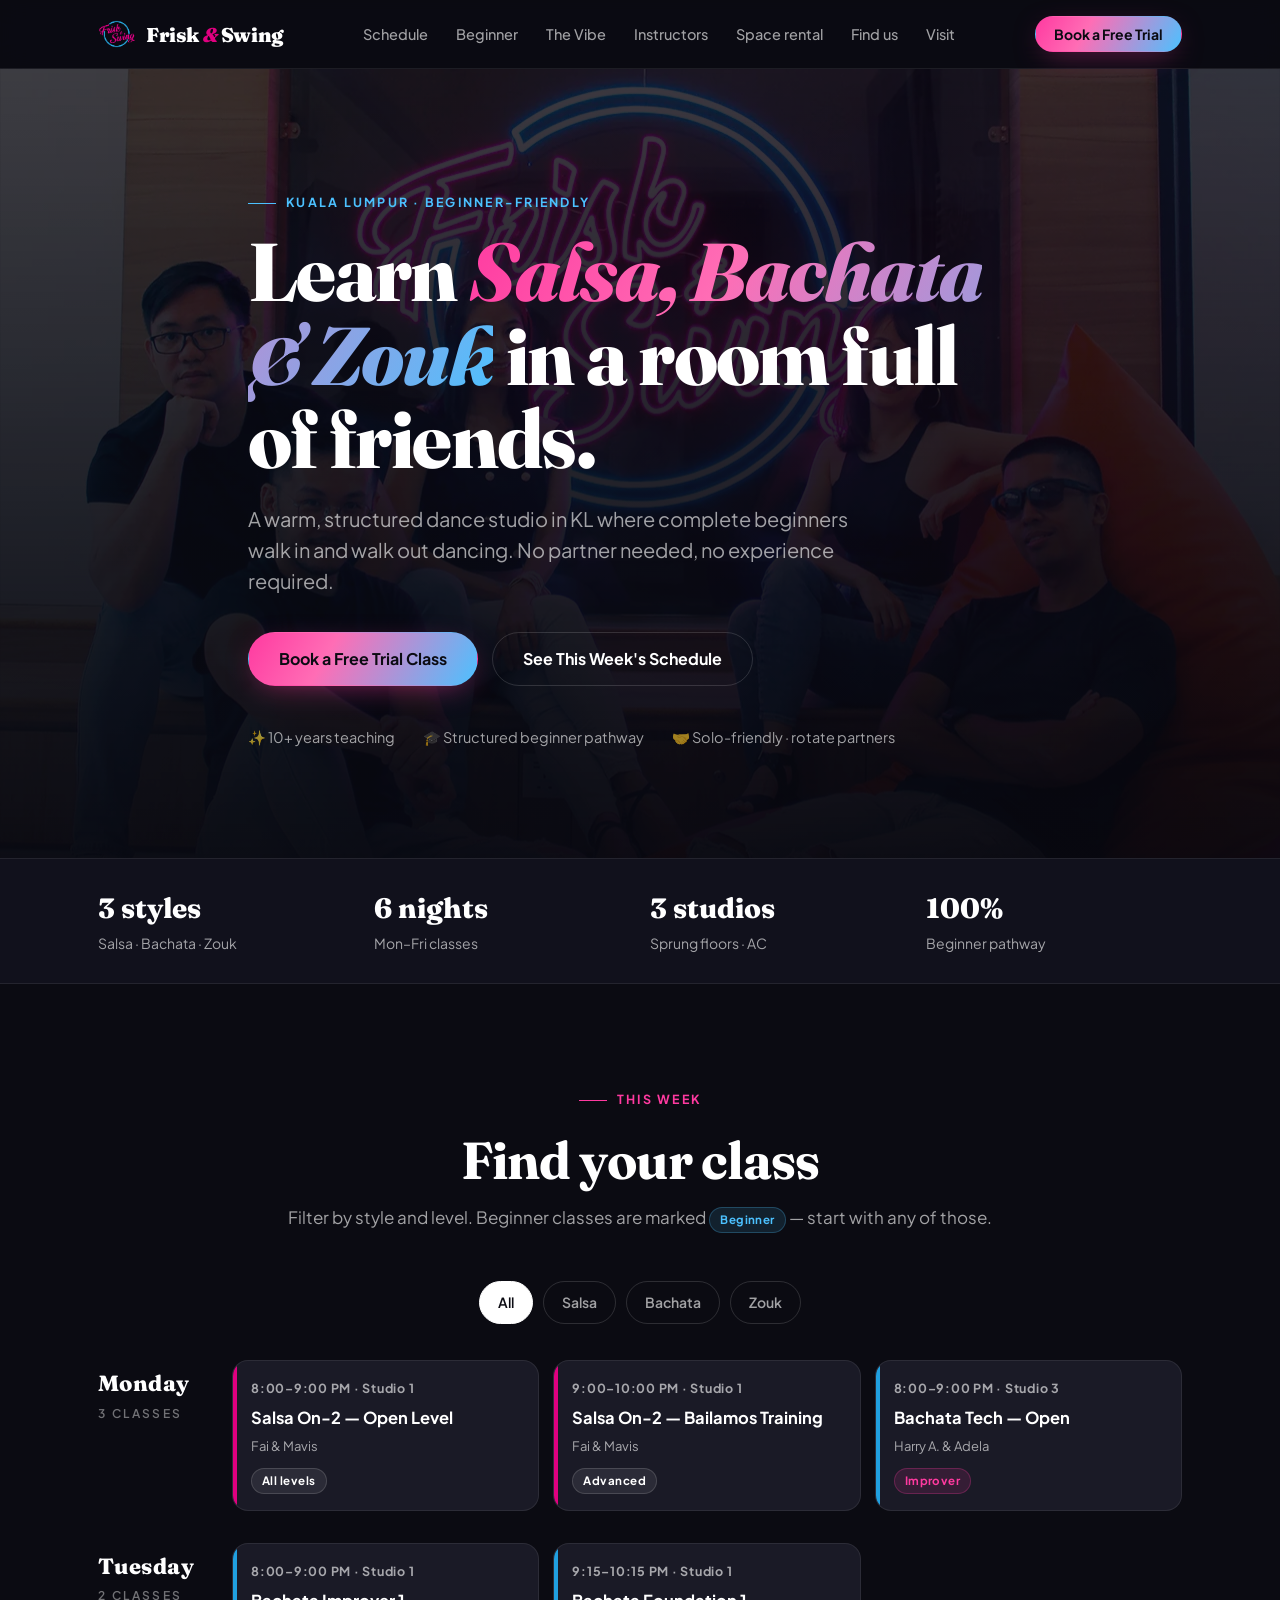
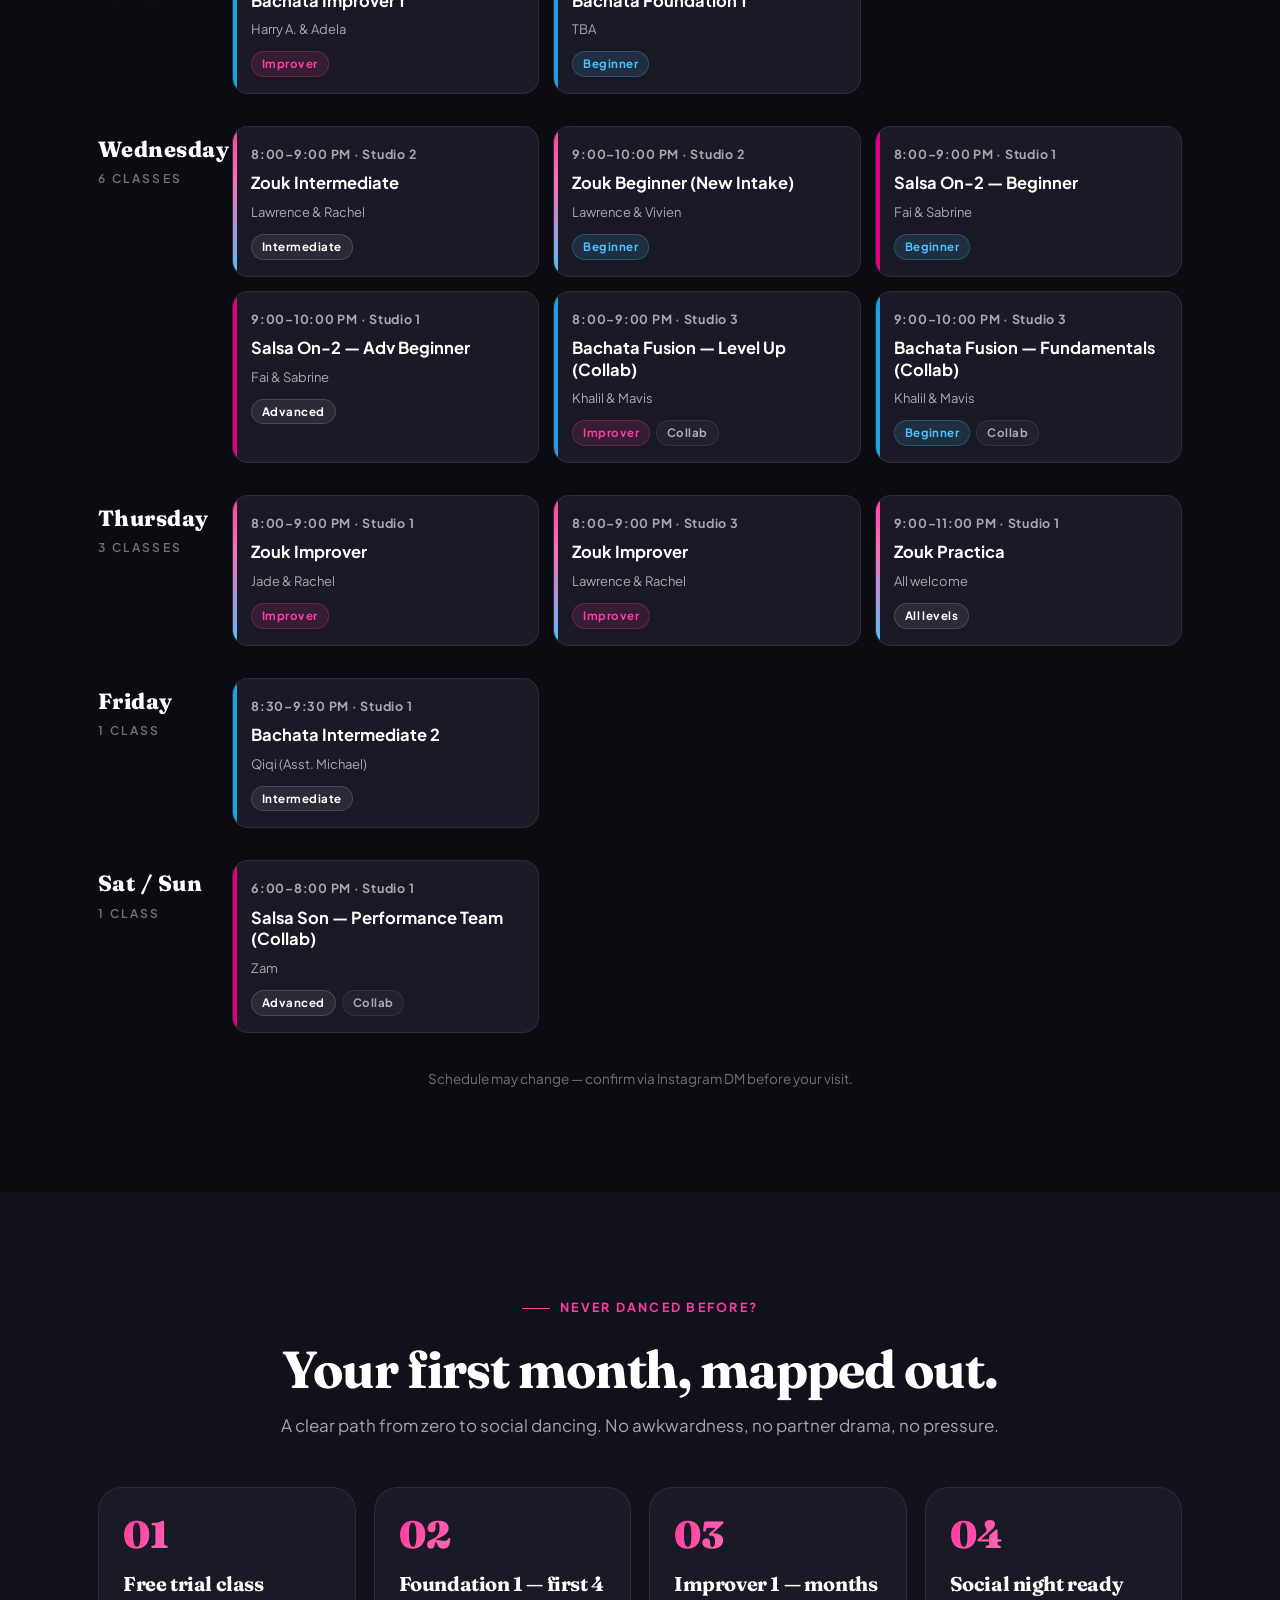
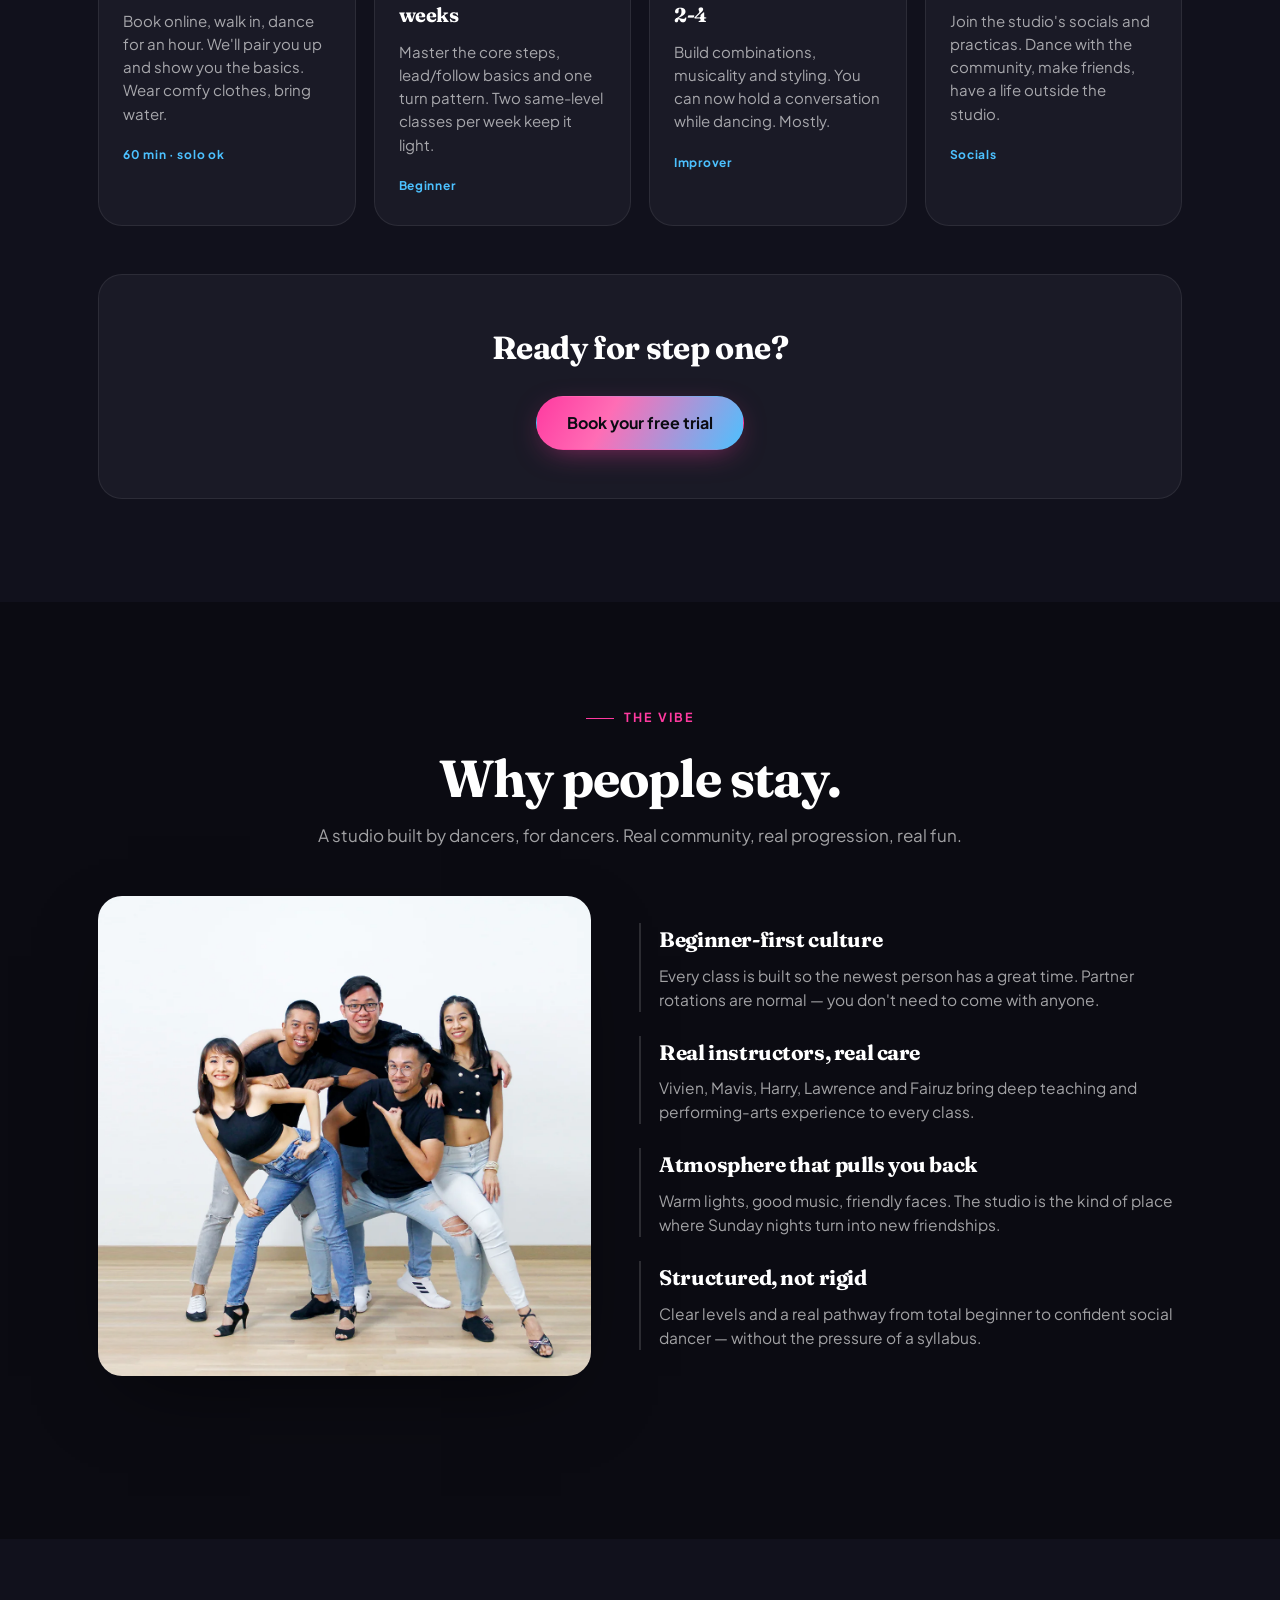
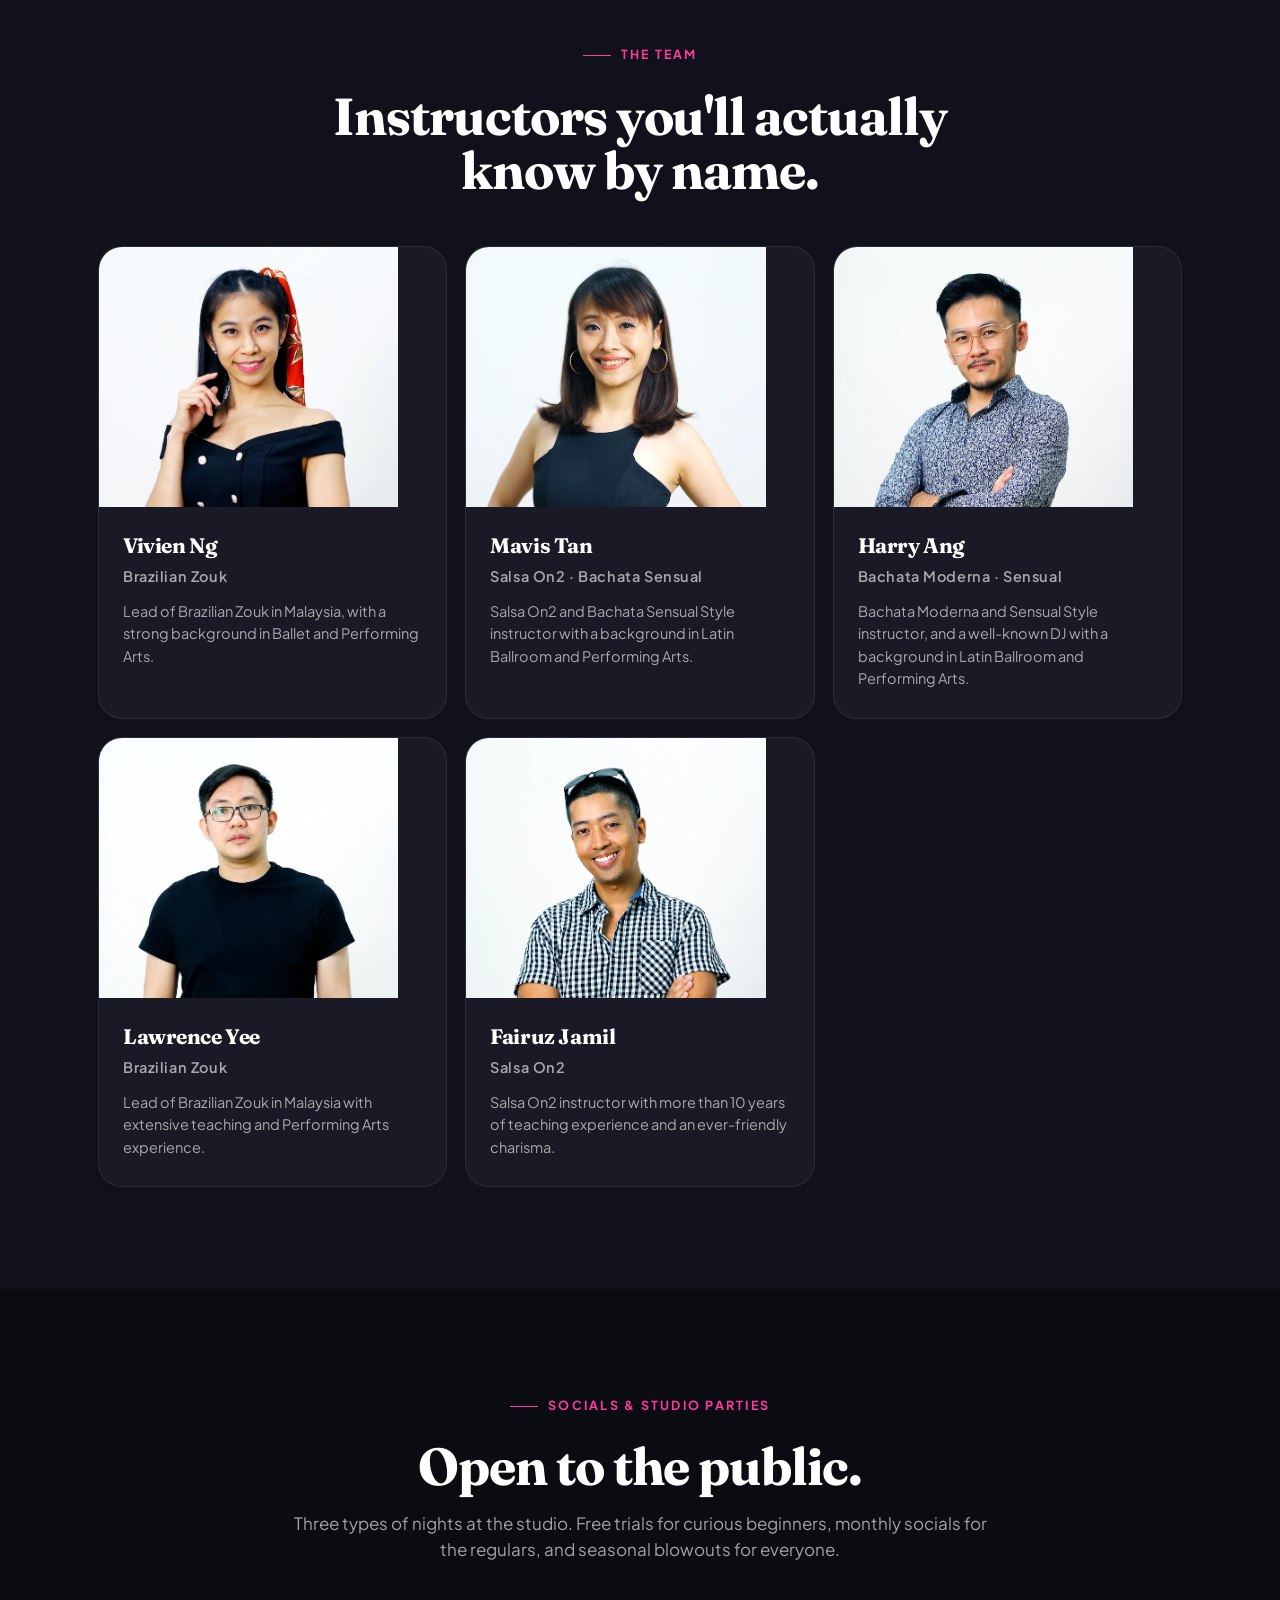
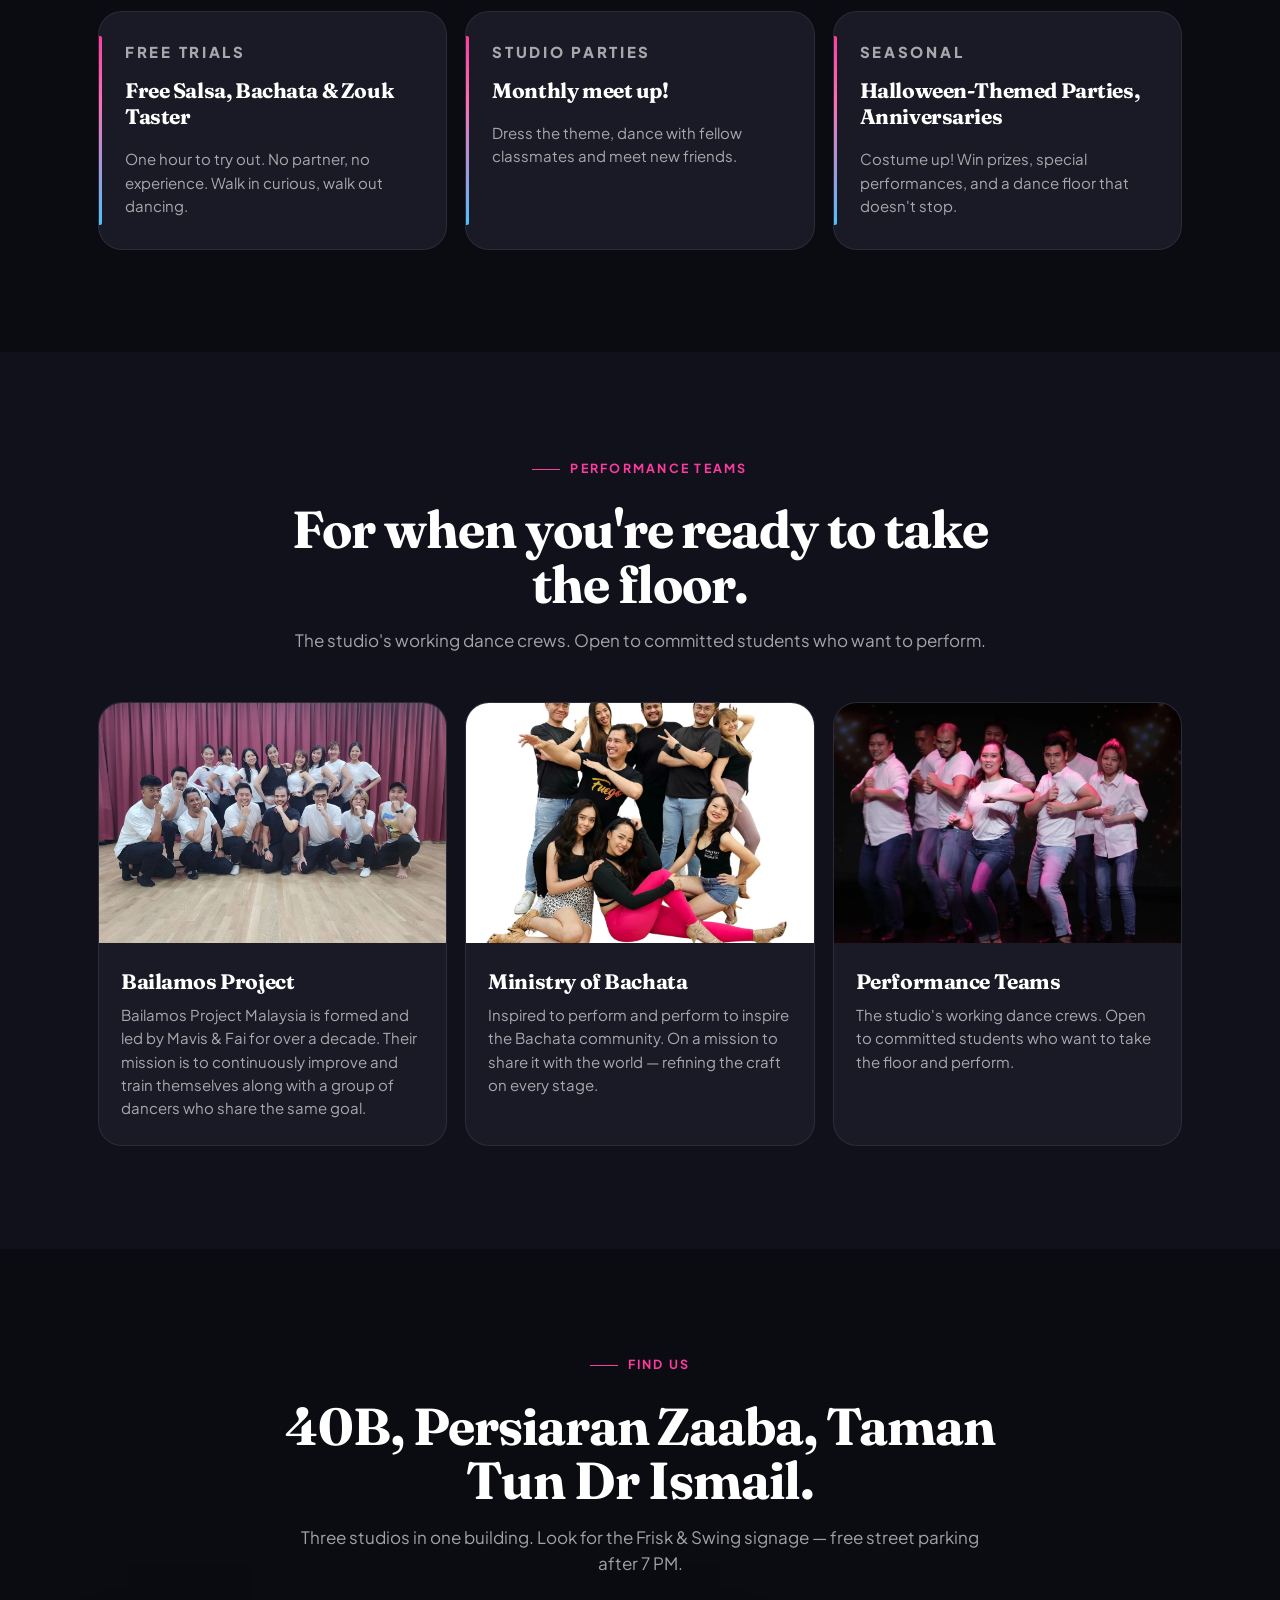
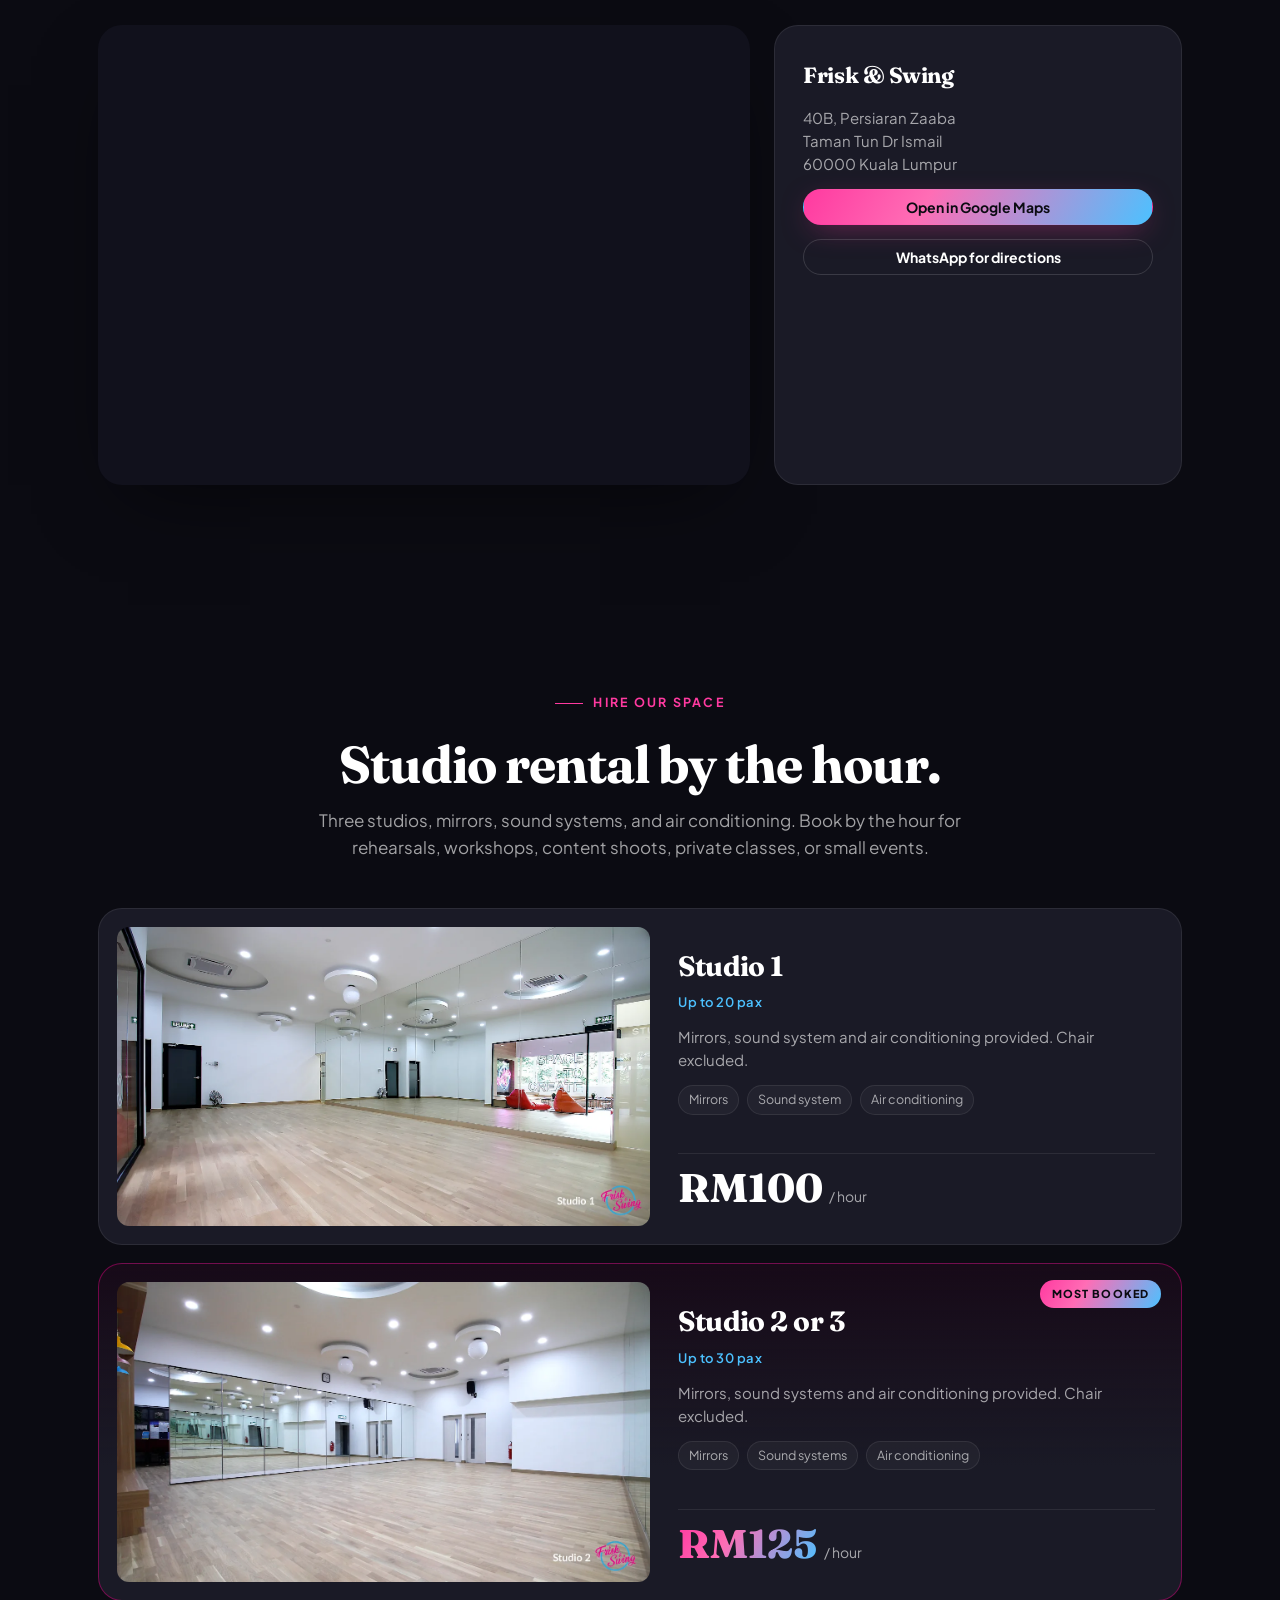
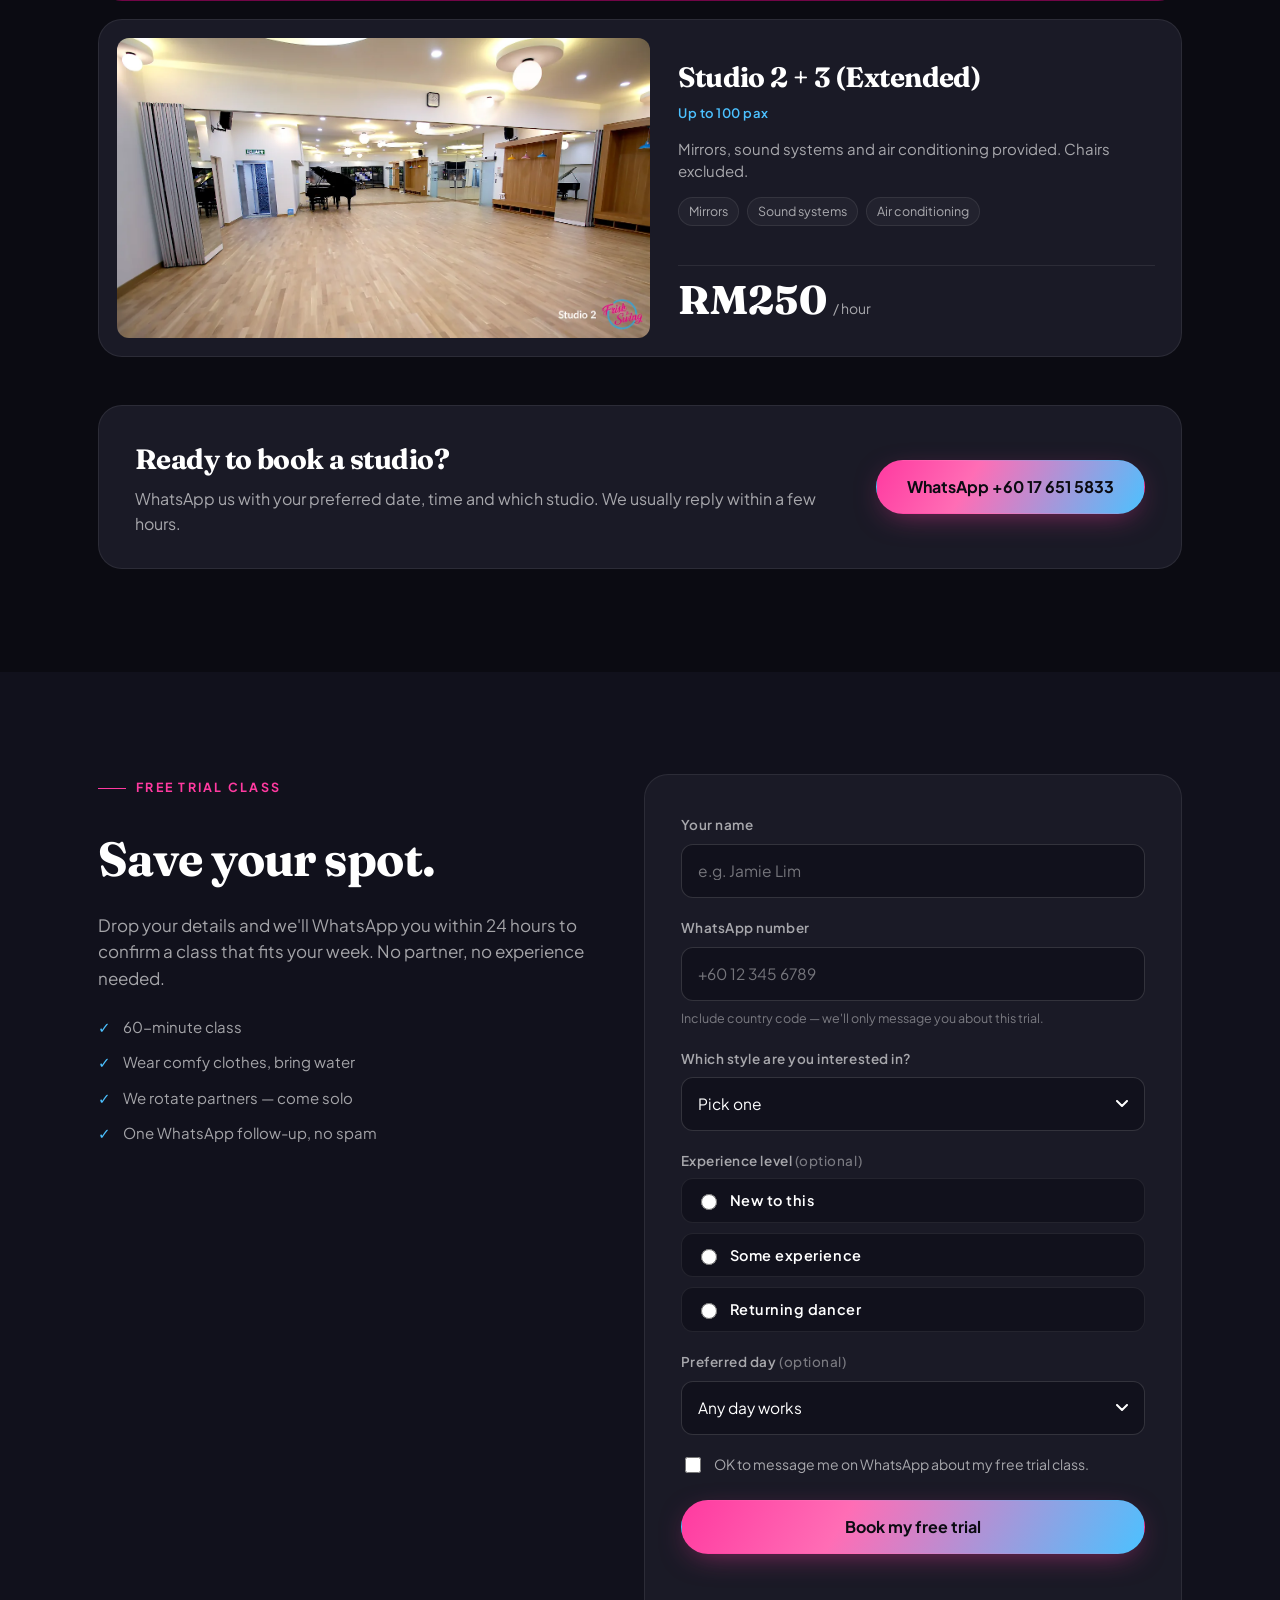
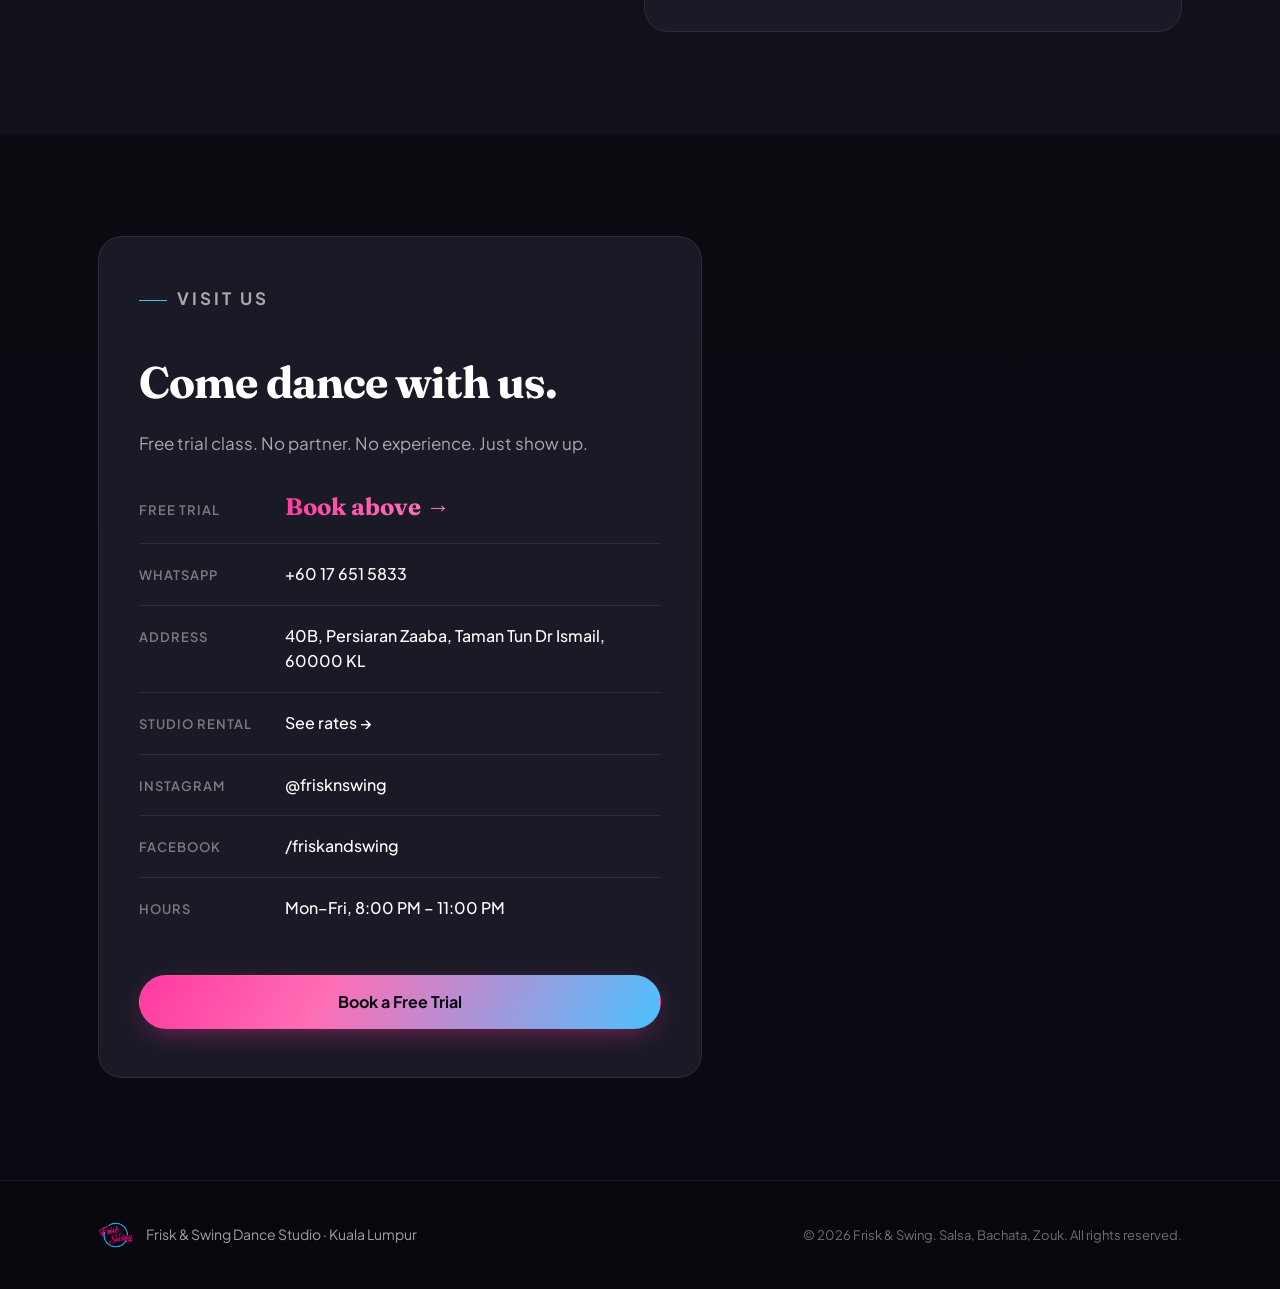
==== commit ac9d1f24: "chore: archive orphan assets, strip dead CSS, remove dev-only Heads-up note, fix trial link directio" ====
--- a/index.html
+++ b/index.html
@@ -490,7 +490,7 @@
       <ul class="contact__list" role="list">
         <li>
           <span class="contact__label">Free trial</span>
-          <a class="contact__val contact__val--big" href="#trial">Register below →</a>
+          <a class="contact__val contact__val--big" href="#trial">Book above →</a>
         </li>
         <li>
           <span class="contact__label">WhatsApp</span>
@@ -520,9 +520,6 @@
 
       <a class="btn btn--primary btn--lg contact__cta" href="#trial">Book a Free Trial</a>
     </div>
-    <aside class="contact__note">
-      <p><strong>Heads up:</strong> Phone number and full address aren't on the current site. The trial form above is the new way to register. Once you share them, we can drop them into the contact card and the WhatsApp follow-up message.</p>
-    </aside>
   </div>
 </section>
 
--- a/styles.css
+++ b/styles.css
@@ -199,14 +199,10 @@
 .vibe { display: grid; grid-template-columns: 1fr 1.1fr; gap: 48px; align-items: center; margin-bottom: 60px; }
 .vibe__media { position: relative; }
 .vibe__media img { width: 100%; height: 480px; object-fit: cover; border-radius: var(--radius-lg); box-shadow: var(--shadow-lg); }
-.vibe__media--alt { position: absolute; right: -28px; bottom: -28px; width: 60%; height: 200px; object-fit: cover; border: 6px solid var(--ink-2); border-radius: var(--radius); }
 .vibe__points { display: flex; flex-direction: column; gap: 24px; }
 .vibe__points li { padding-left: 18px; border-left: 2px solid var(--line-2); }
 .vibe__points h3 { font-size: 21px; margin-bottom: 8px; }
 .vibe__points p { color: var(--muted); font-size: 15.5px; }
-.gallery { display: grid; grid-template-columns: repeat(4, 1fr); gap: 14px; }
-.gallery img { width: 100%; aspect-ratio: 1/1; object-fit: cover; border-radius: var(--radius); transition: transform .3s var(--ease); }
-.gallery img:hover { transform: scale(1.02); }
 
 /* ============ INSTRUCTORS ============ */
 .instructors { display: grid; grid-template-columns: repeat(3, 1fr); gap: 18px; }
@@ -406,8 +402,6 @@
 .contact__val { color: #fff; font-weight: 500; }
 .contact__val--big { font-family: 'Fraunces', serif; font-size: 24px; font-weight: 700; background: var(--grad); -webkit-background-clip: text; background-clip: text; color: transparent; }
 .contact__cta { width: 100%; justify-content: center; }
-.contact__note { background: rgba(255,255,255,0.03); border: 1px dashed var(--line-2); border-radius: var(--radius); padding: 24px; color: var(--muted); font-size: 14.5px; }
-.contact__note strong { color: #fff; }
 
 /* ============ FOOTER ============ */
 .footer { background: #07070d; border-top: 1px solid var(--line); padding: 36px 0; }
@@ -423,9 +417,7 @@
   .trust__inner { grid-template-columns: repeat(2, 1fr); }
   .path { grid-template-columns: repeat(2, 1fr); }
   .vibe { grid-template-columns: 1fr; }
-  .vibe__media--alt { right: -10px; bottom: -10px; }
   .instructors, .events, .teams { grid-template-columns: repeat(2, 1fr); }
-  .gallery { grid-template-columns: repeat(2, 1fr); }
   .contact { grid-template-columns: 1fr; }
   .contact__card { padding: 36px 28px; }
   .contact__list li { grid-template-columns: 1fr; gap: 4px; }
@@ -449,7 +441,6 @@
   .day__name { padding-top: 0; }
   .day__name::after { content: ""; display: block; width: 32px; height: 2px; background: var(--line-2); margin-top: 6px; }
   .vibe__media img { height: 320px; }
-  .vibe__media--alt { display: none; }
   .footer__inner { flex-direction: column; text-align: center; }
 }
 
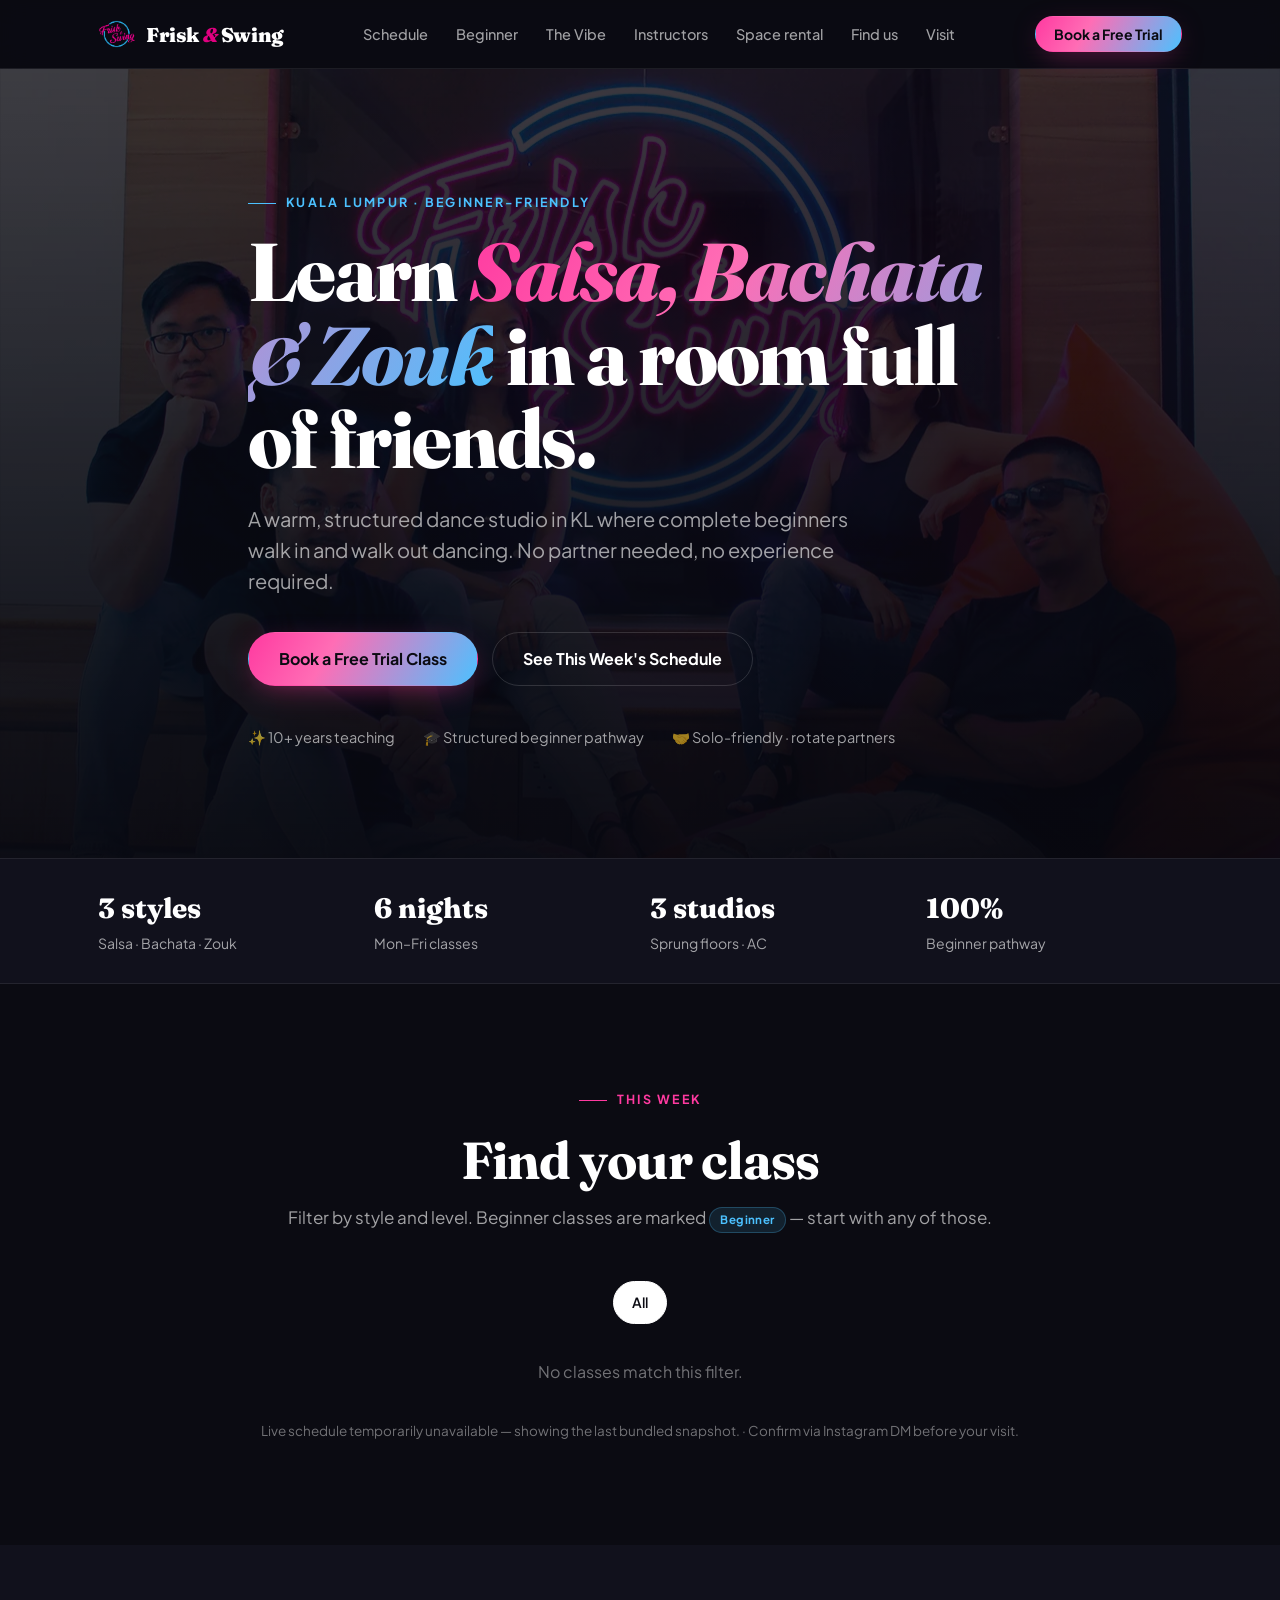
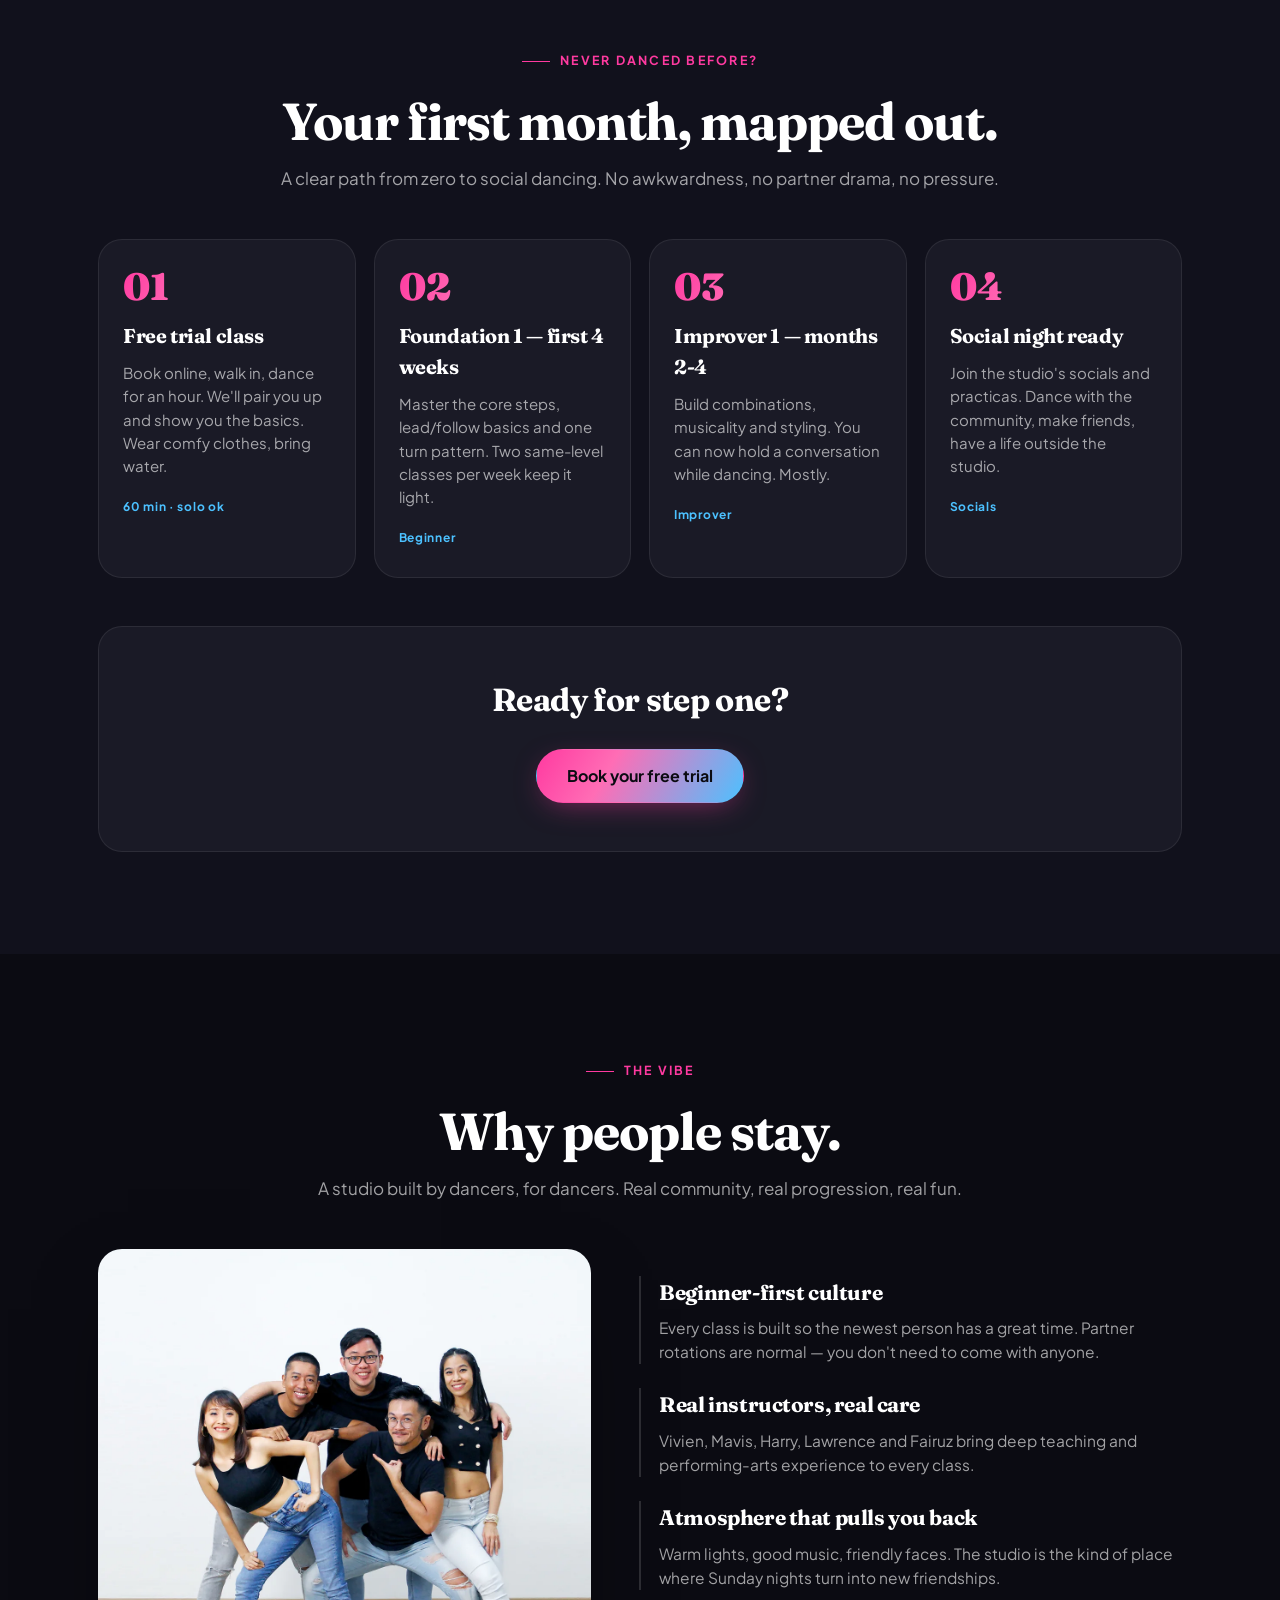
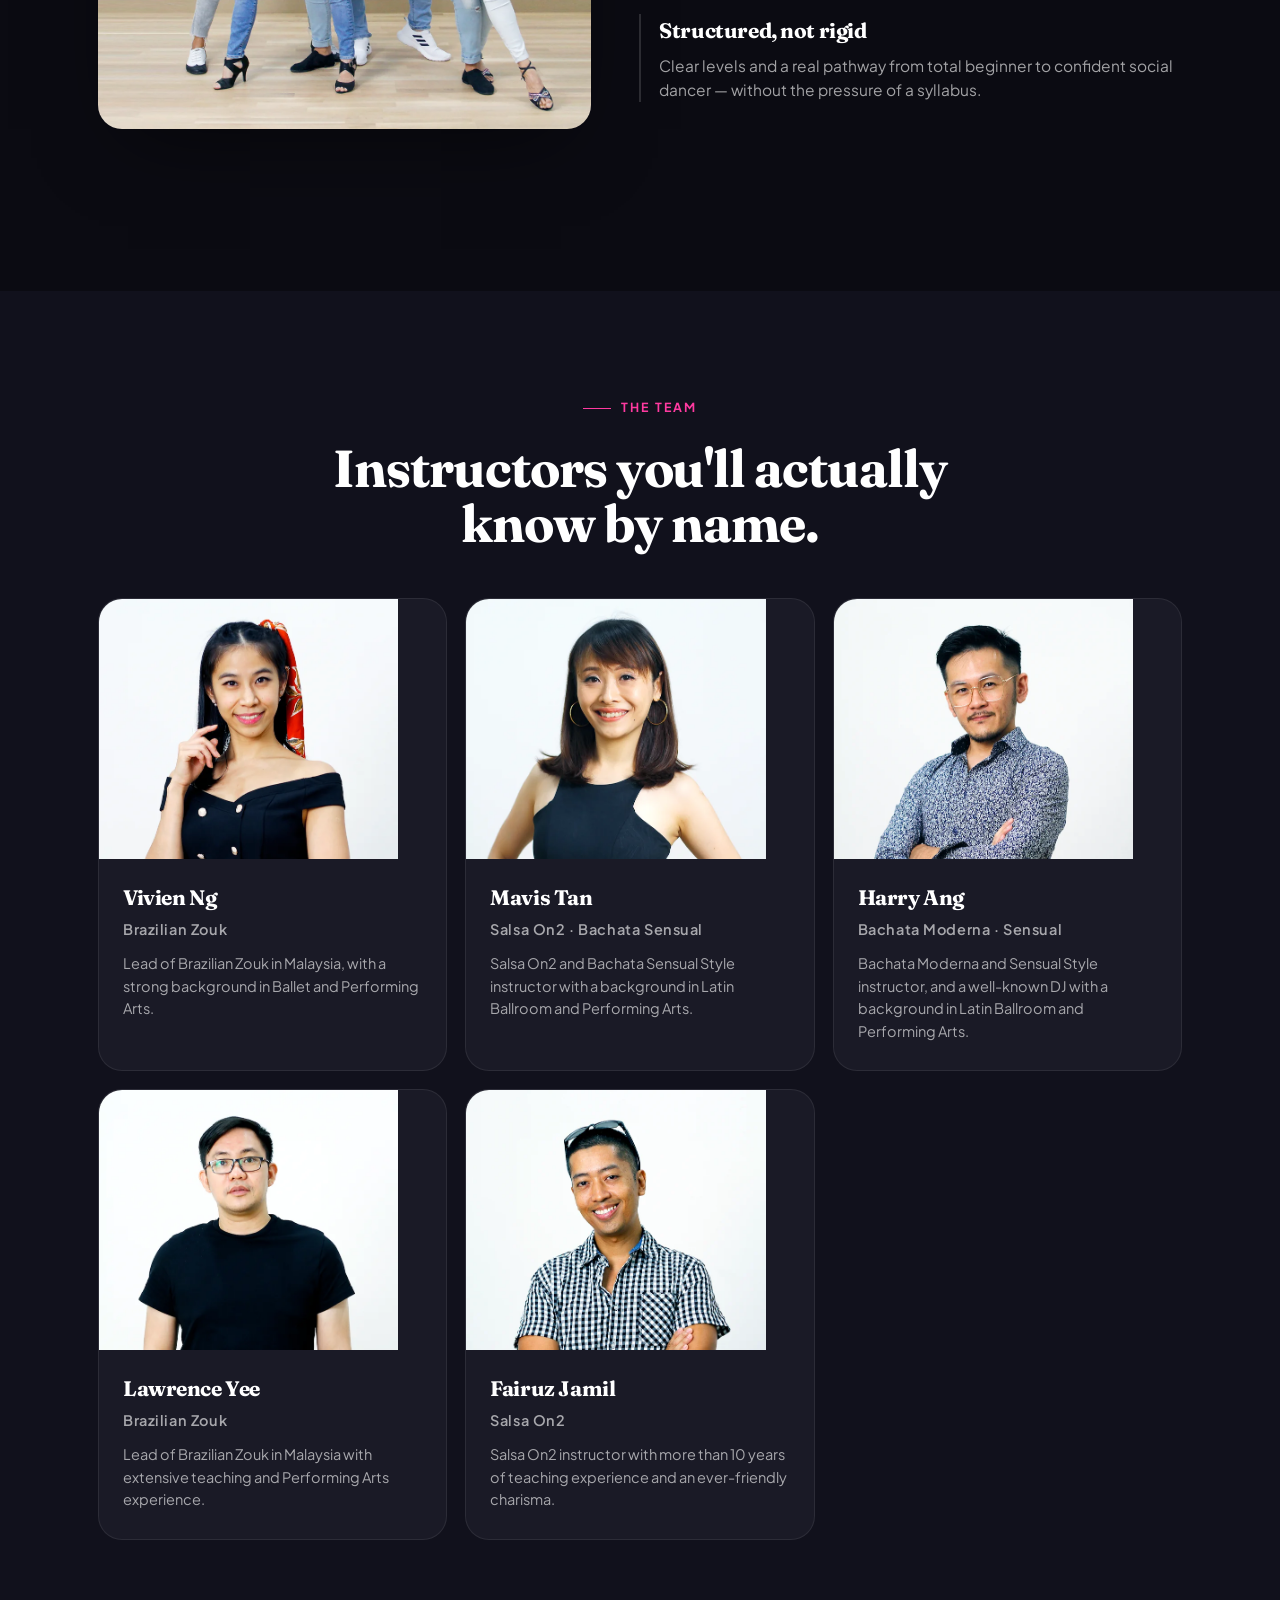
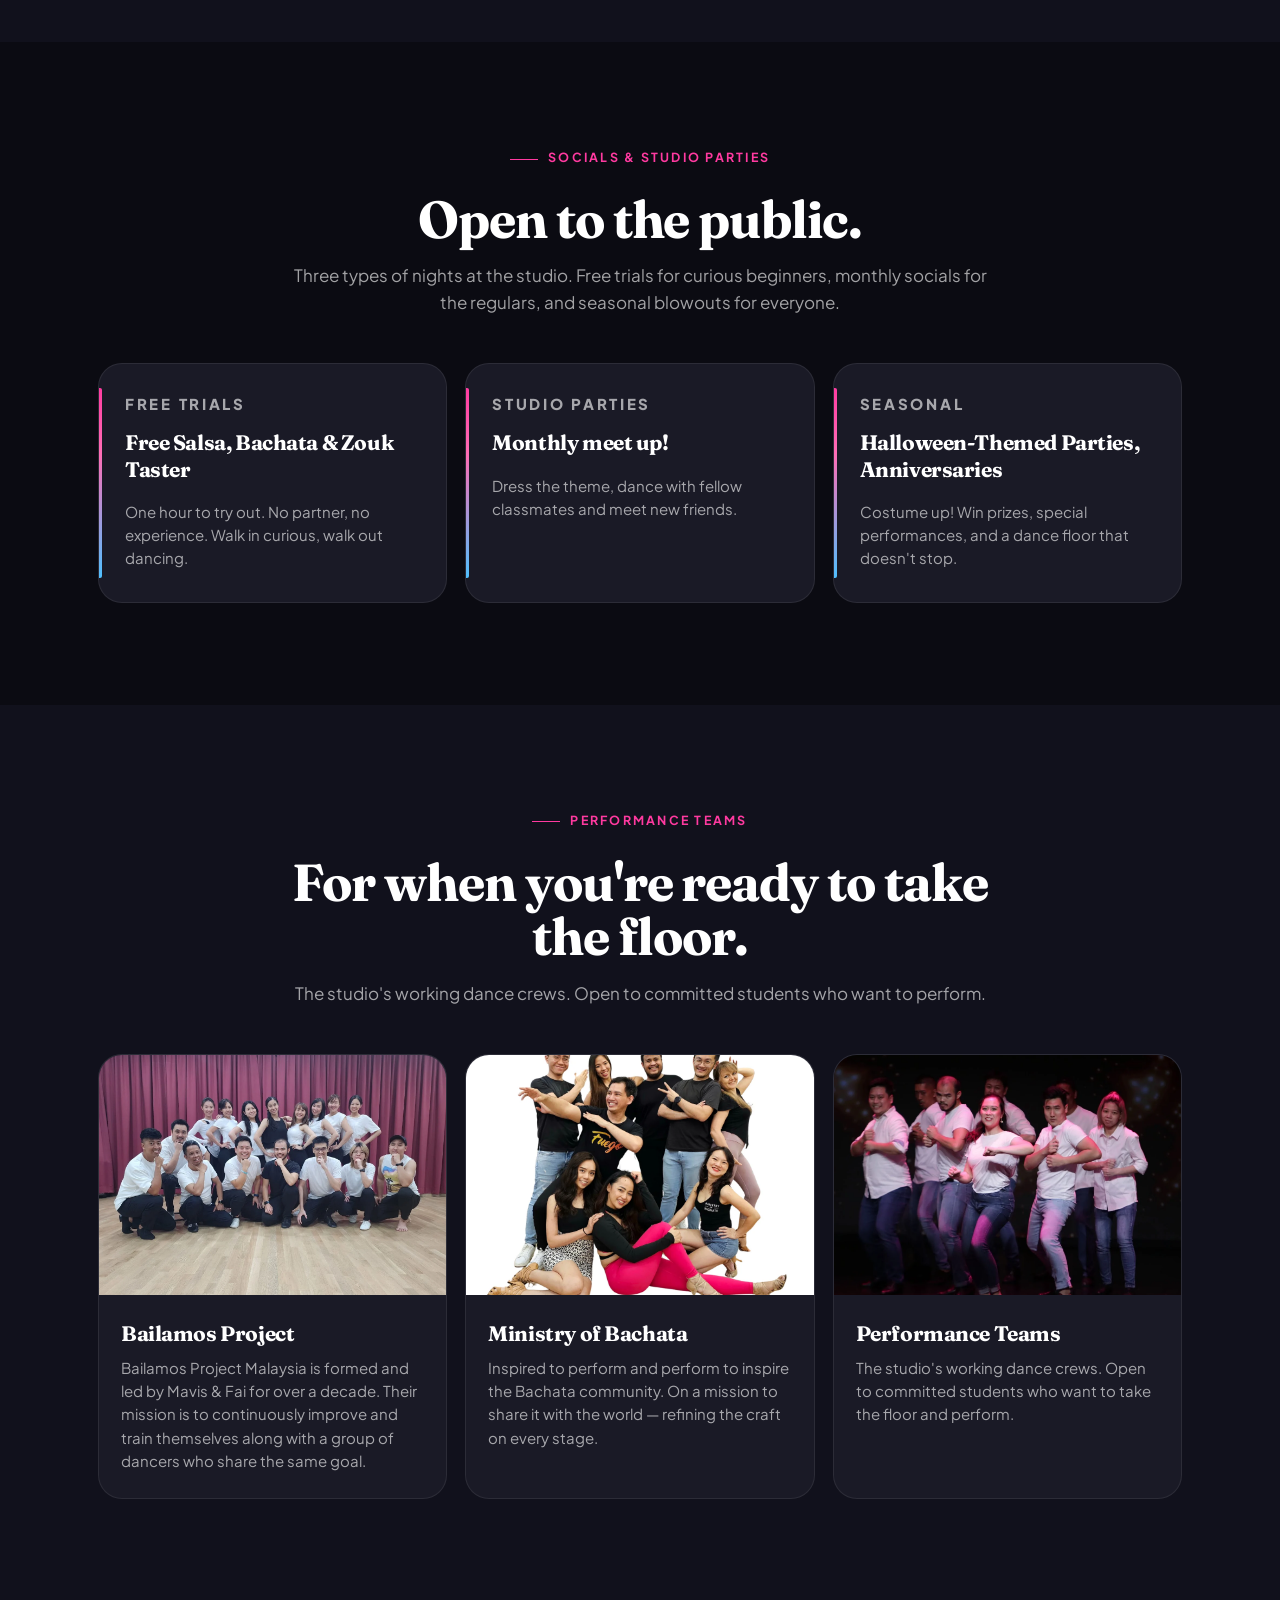
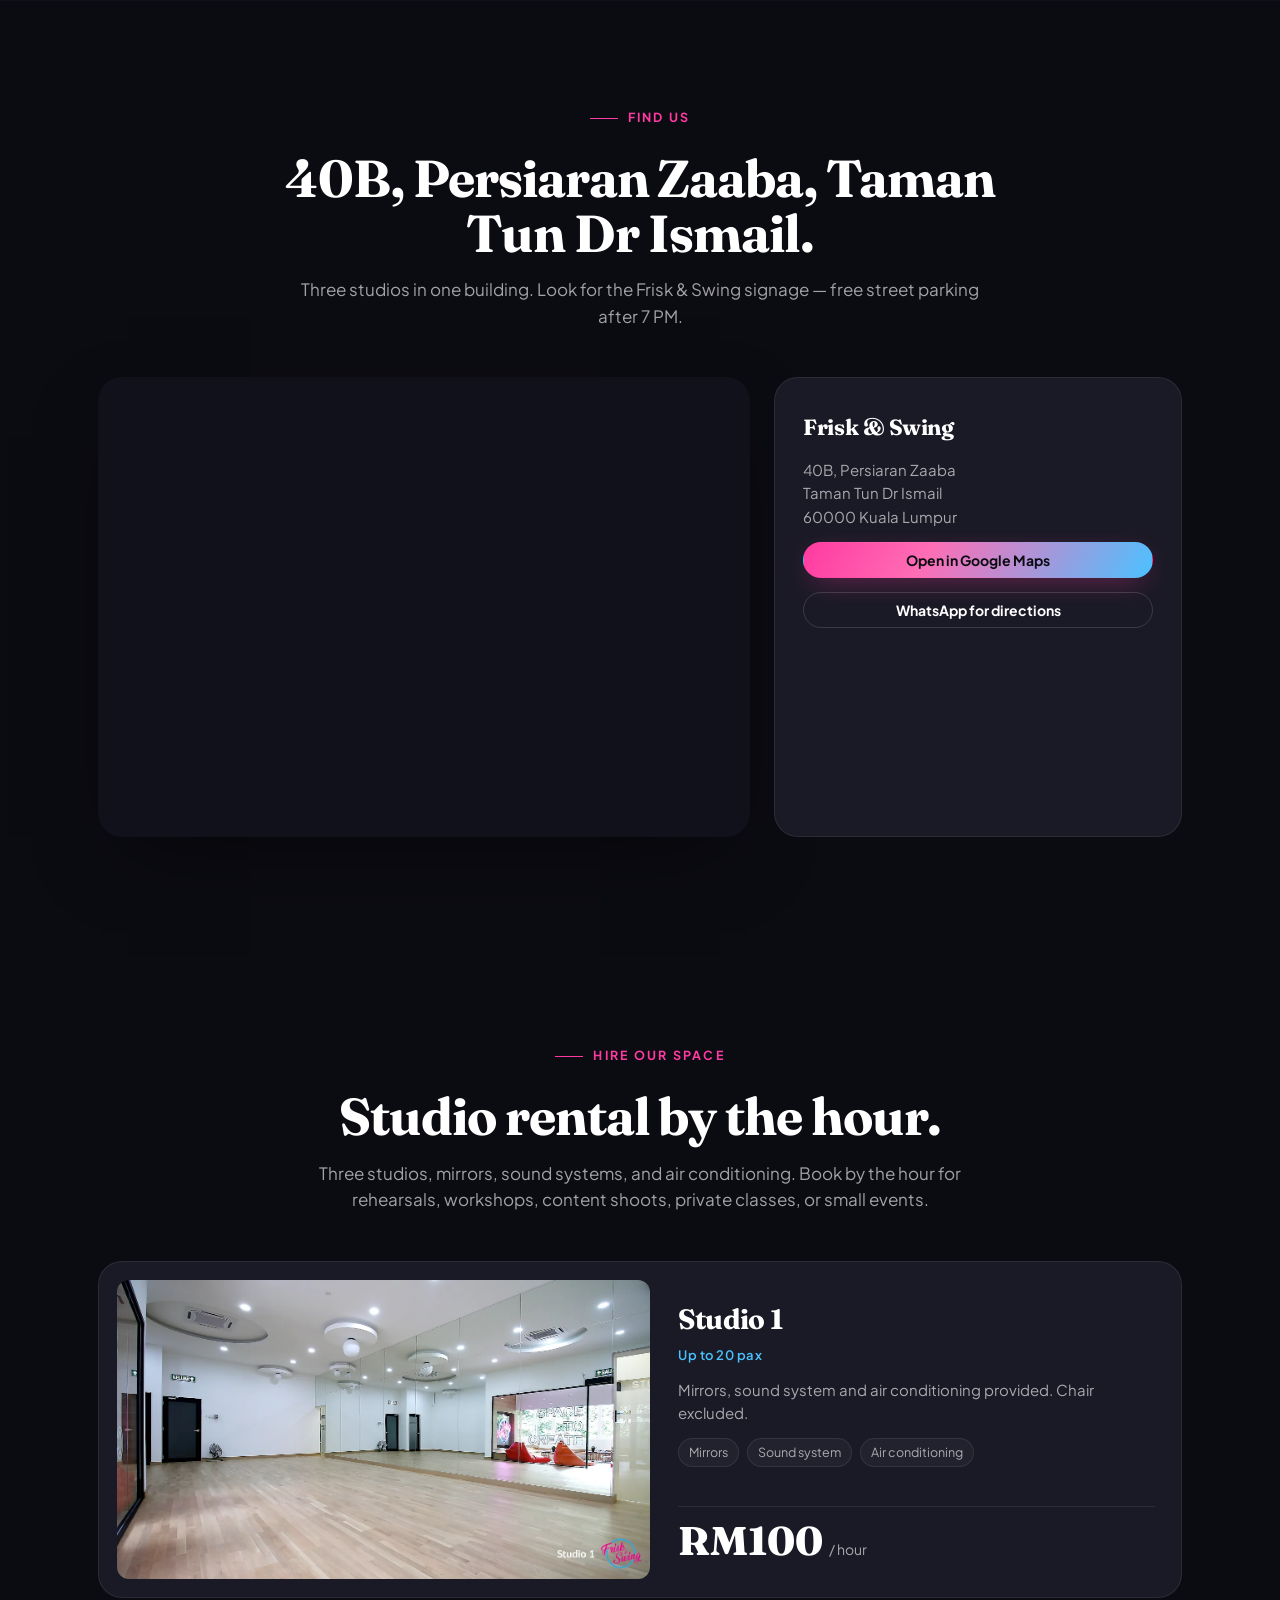
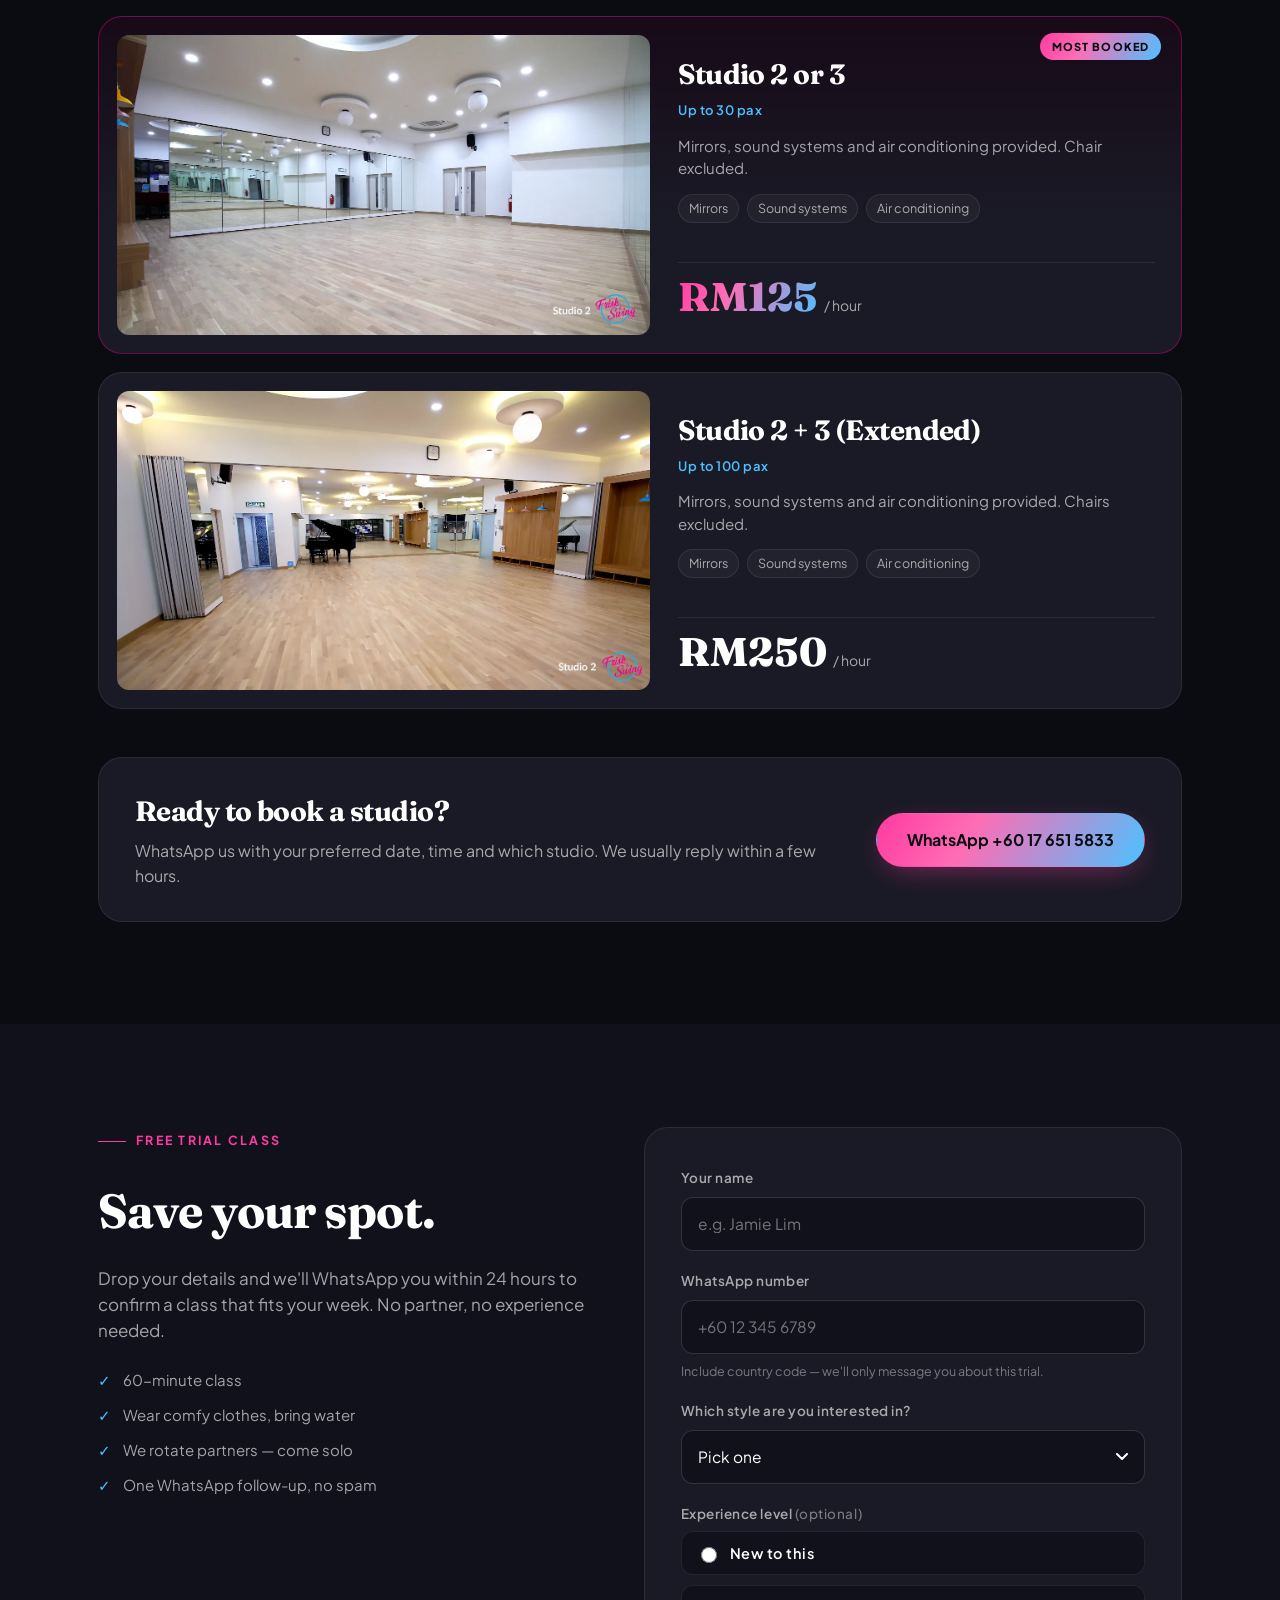
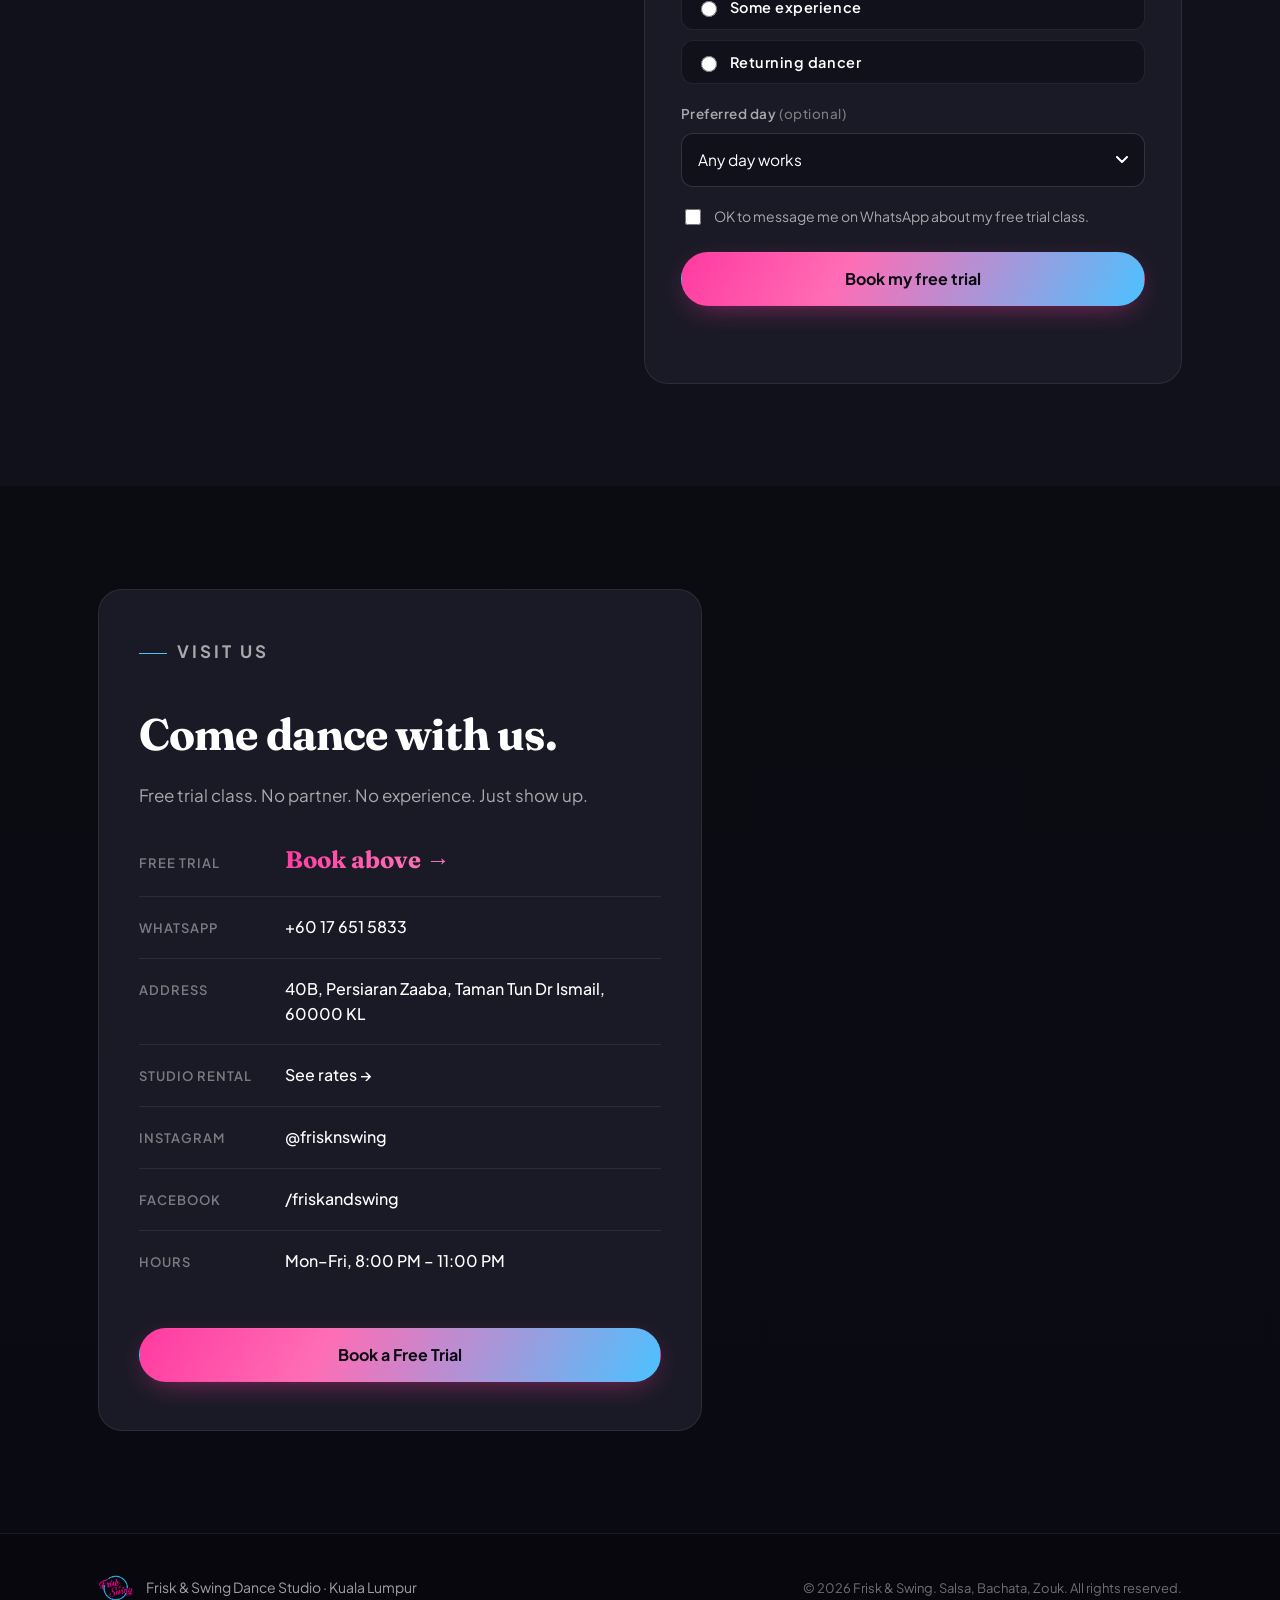
==== commit c88a33ff: "feat: schedule now sourced from Google Sheet via Cloudflare Worker + KV cache" ====
--- a/index.html
+++ b/index.html
@@ -109,10 +109,7 @@
     </header>
 
     <div class="filterbar" role="tablist" aria-label="Filter by style">
-      <button class="chip is-active" data-filter="all" type="button" role="tab" aria-selected="true">All</button>
-      <button class="chip chip--salsa" data-filter="salsa" type="button" role="tab">Salsa</button>
-      <button class="chip chip--bachata" data-filter="bachata" type="button" role="tab">Bachata</button>
-      <button class="chip chip--zouk" data-filter="zouk" type="button" role="tab">Zouk</button>
+      <!-- JS renders filter chips dynamically based on the loaded schedule's genres -->
     </div>
 
     <div class="schedule" id="scheduleGrid">
--- a/styles.css
+++ b/styles.css
@@ -154,6 +154,7 @@
 .chip--salsa.is-active { background: var(--pink); color: #fff; border-color: var(--pink); }
 .chip--bachata.is-active { background: var(--cyan); color: #0b0b12; border-color: var(--cyan); }
 .chip--zouk.is-active { background: var(--grad); color: #0b0b12; border-color: transparent; }
+.chip--kizomba.is-active { background: #ffb347; color: #0b0b12; border-color: #ffb347; }
 
 /* ============ SCHEDULE ============ */
 .schedule { display: flex; flex-direction: column; gap: 32px; }
@@ -176,6 +177,7 @@
 .cls__time { font-size: 12.5px; font-weight: 700; letter-spacing: 0.06em; color: var(--muted); margin-bottom: 8px; }
 .cls__name { font-weight: 700; font-size: 16.5px; color: #fff; line-height: 1.3; margin-bottom: 8px; }
 .cls__meta { font-size: 13px; color: var(--muted); }
+.cls__tba { display: inline-block; padding: 2px 8px; border-radius: 999px; background: rgba(255,255,255,0.06); color: var(--muted); font-size: 11px; font-weight: 700; letter-spacing: 0.12em; text-transform: uppercase; }
 .cls__tags { display: flex; flex-wrap: wrap; gap: 6px; margin-top: 12px; }
 .pill { display: inline-flex; padding: 3px 10px; font-size: 11.5px; font-weight: 700; letter-spacing: 0.04em; border-radius: 999px; background: rgba(255,255,255,0.06); color: var(--muted); border: 1px solid var(--line); }
 .pill--beg { background: rgba(76,193,255,0.12); color: var(--cyan-2); border-color: rgba(76,193,255,0.25); }
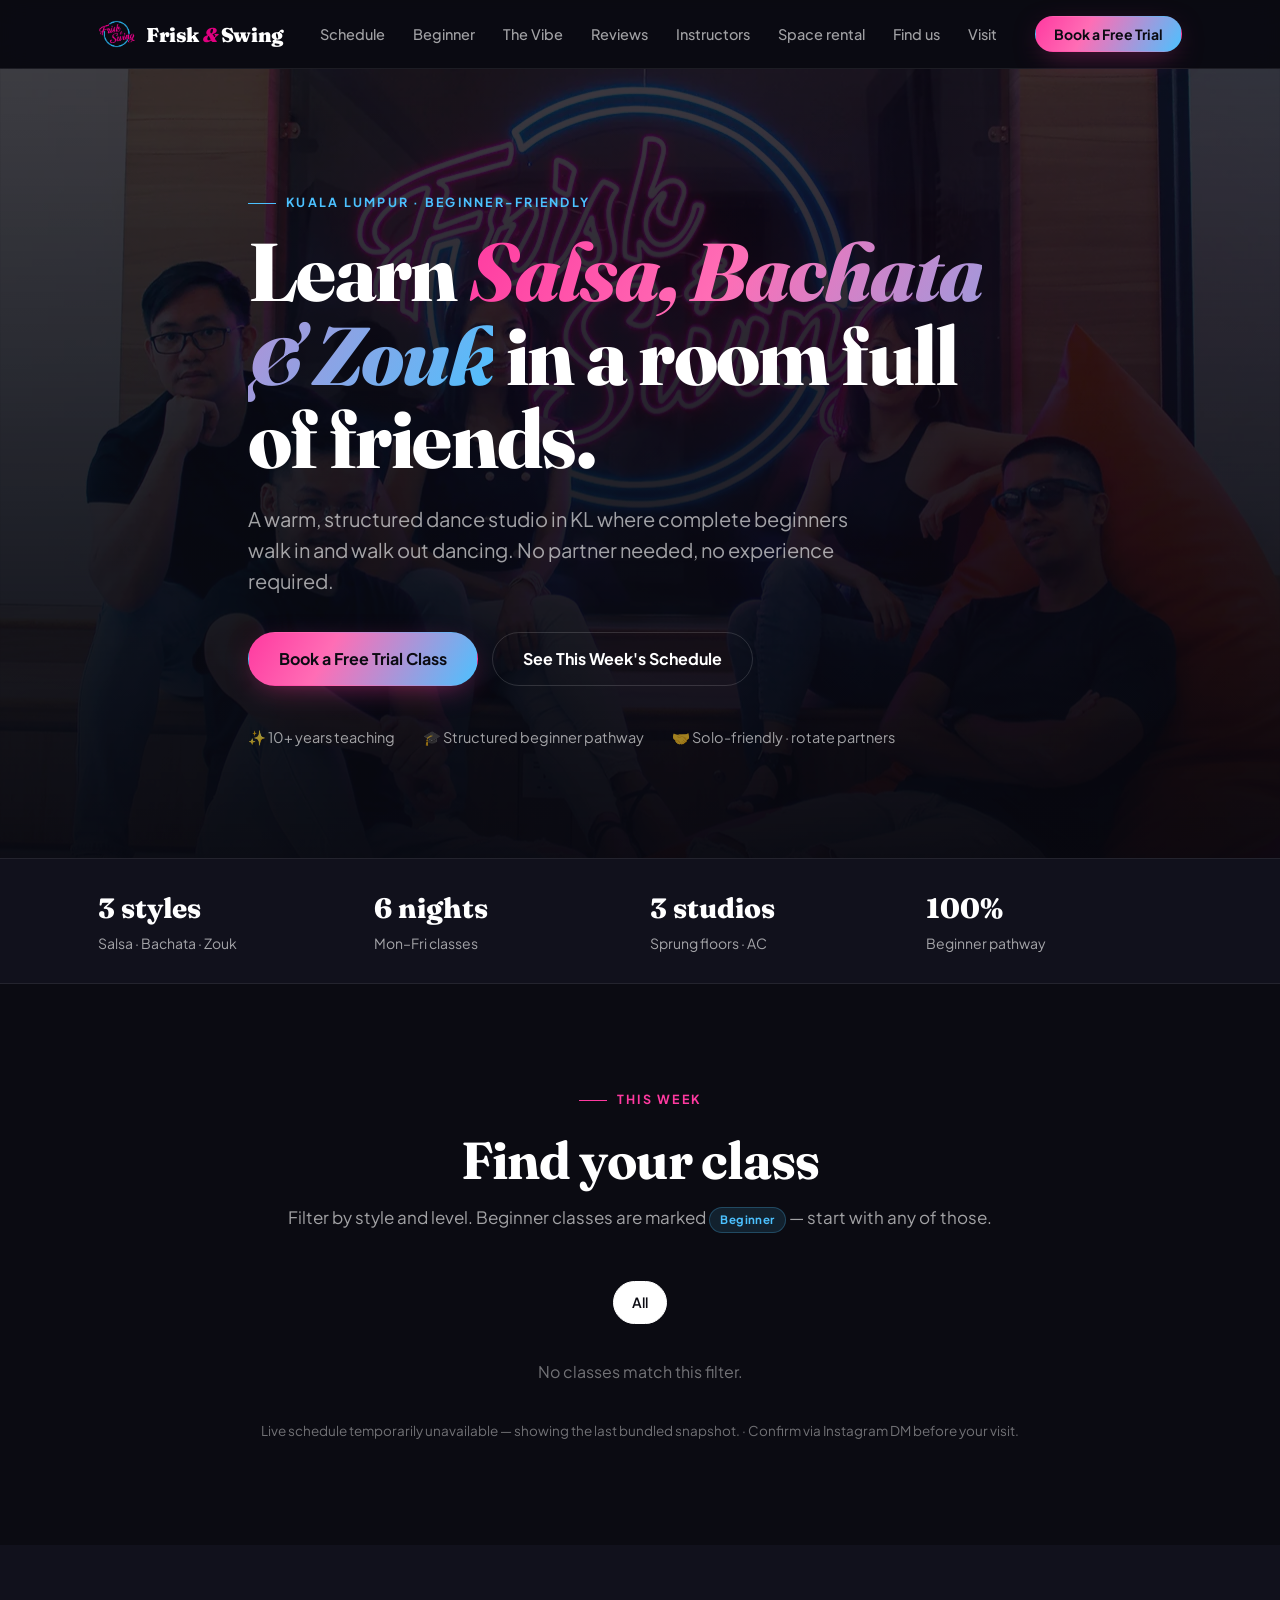
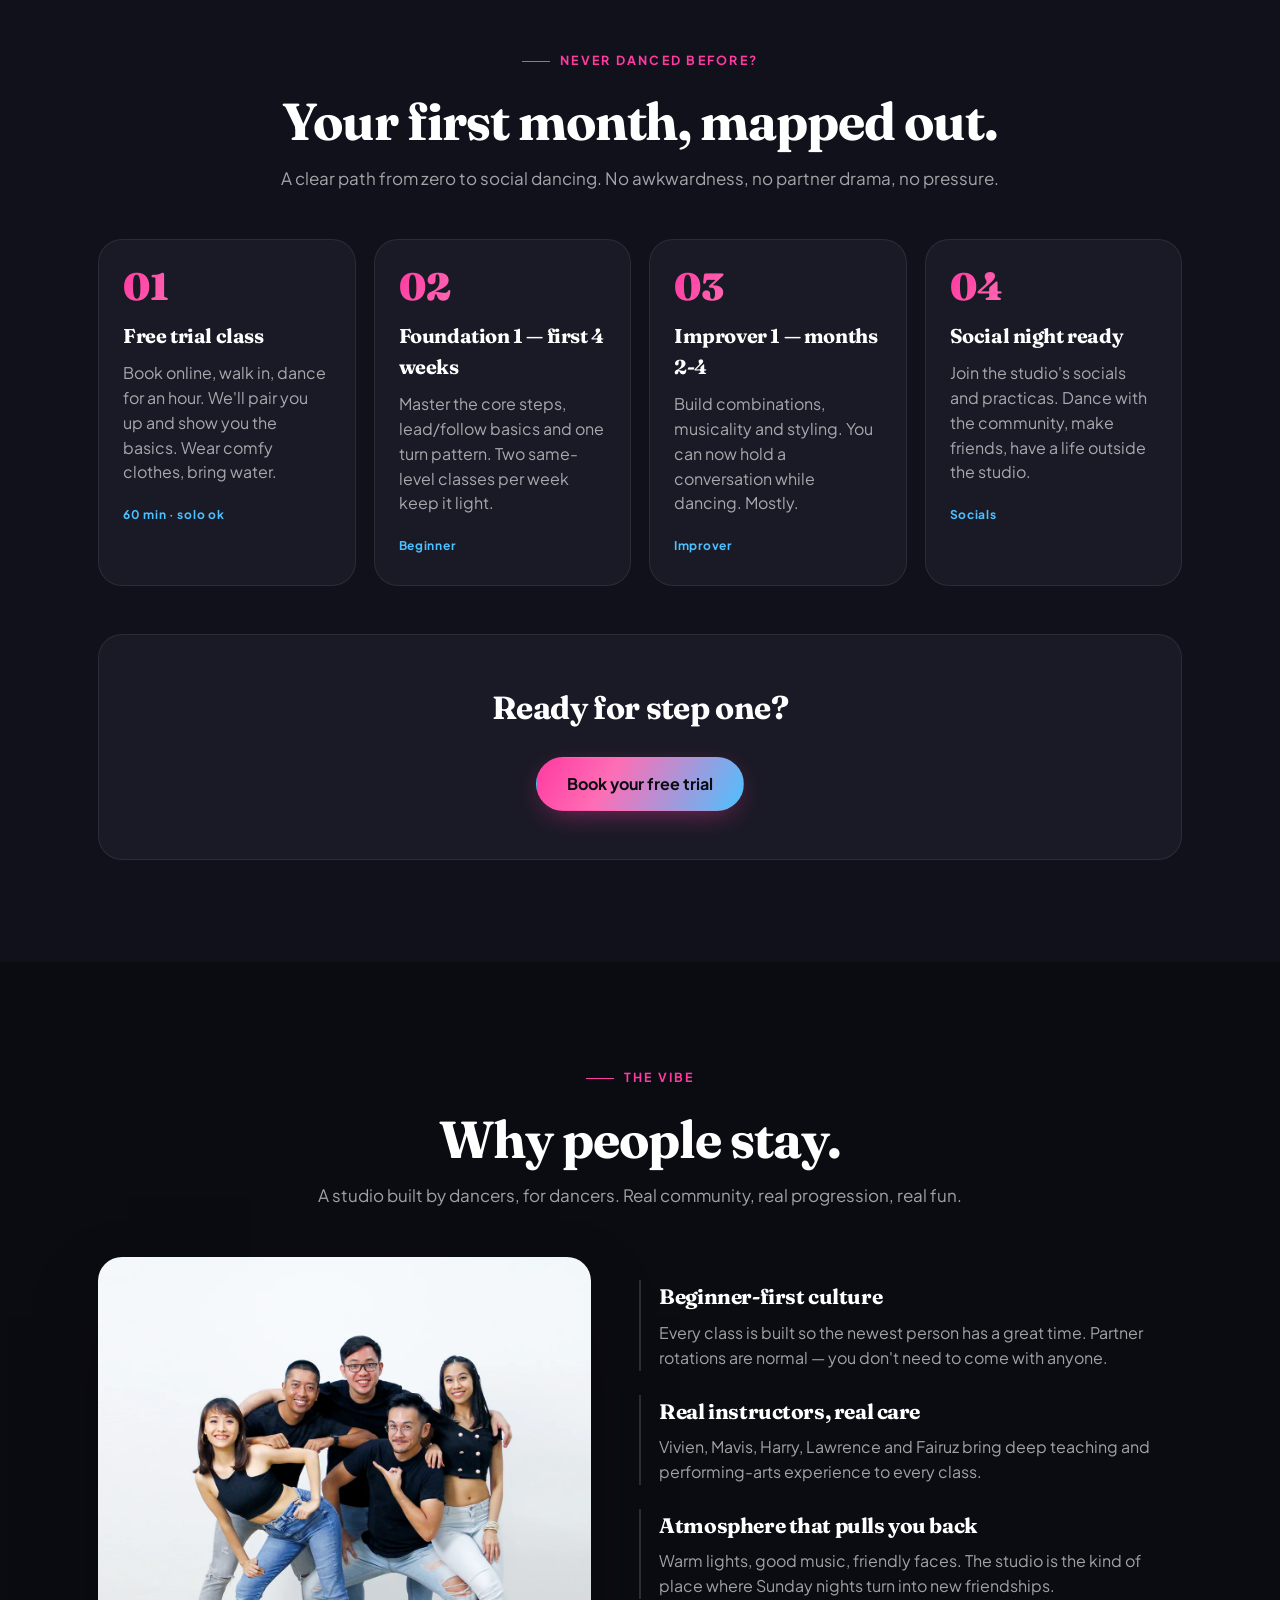
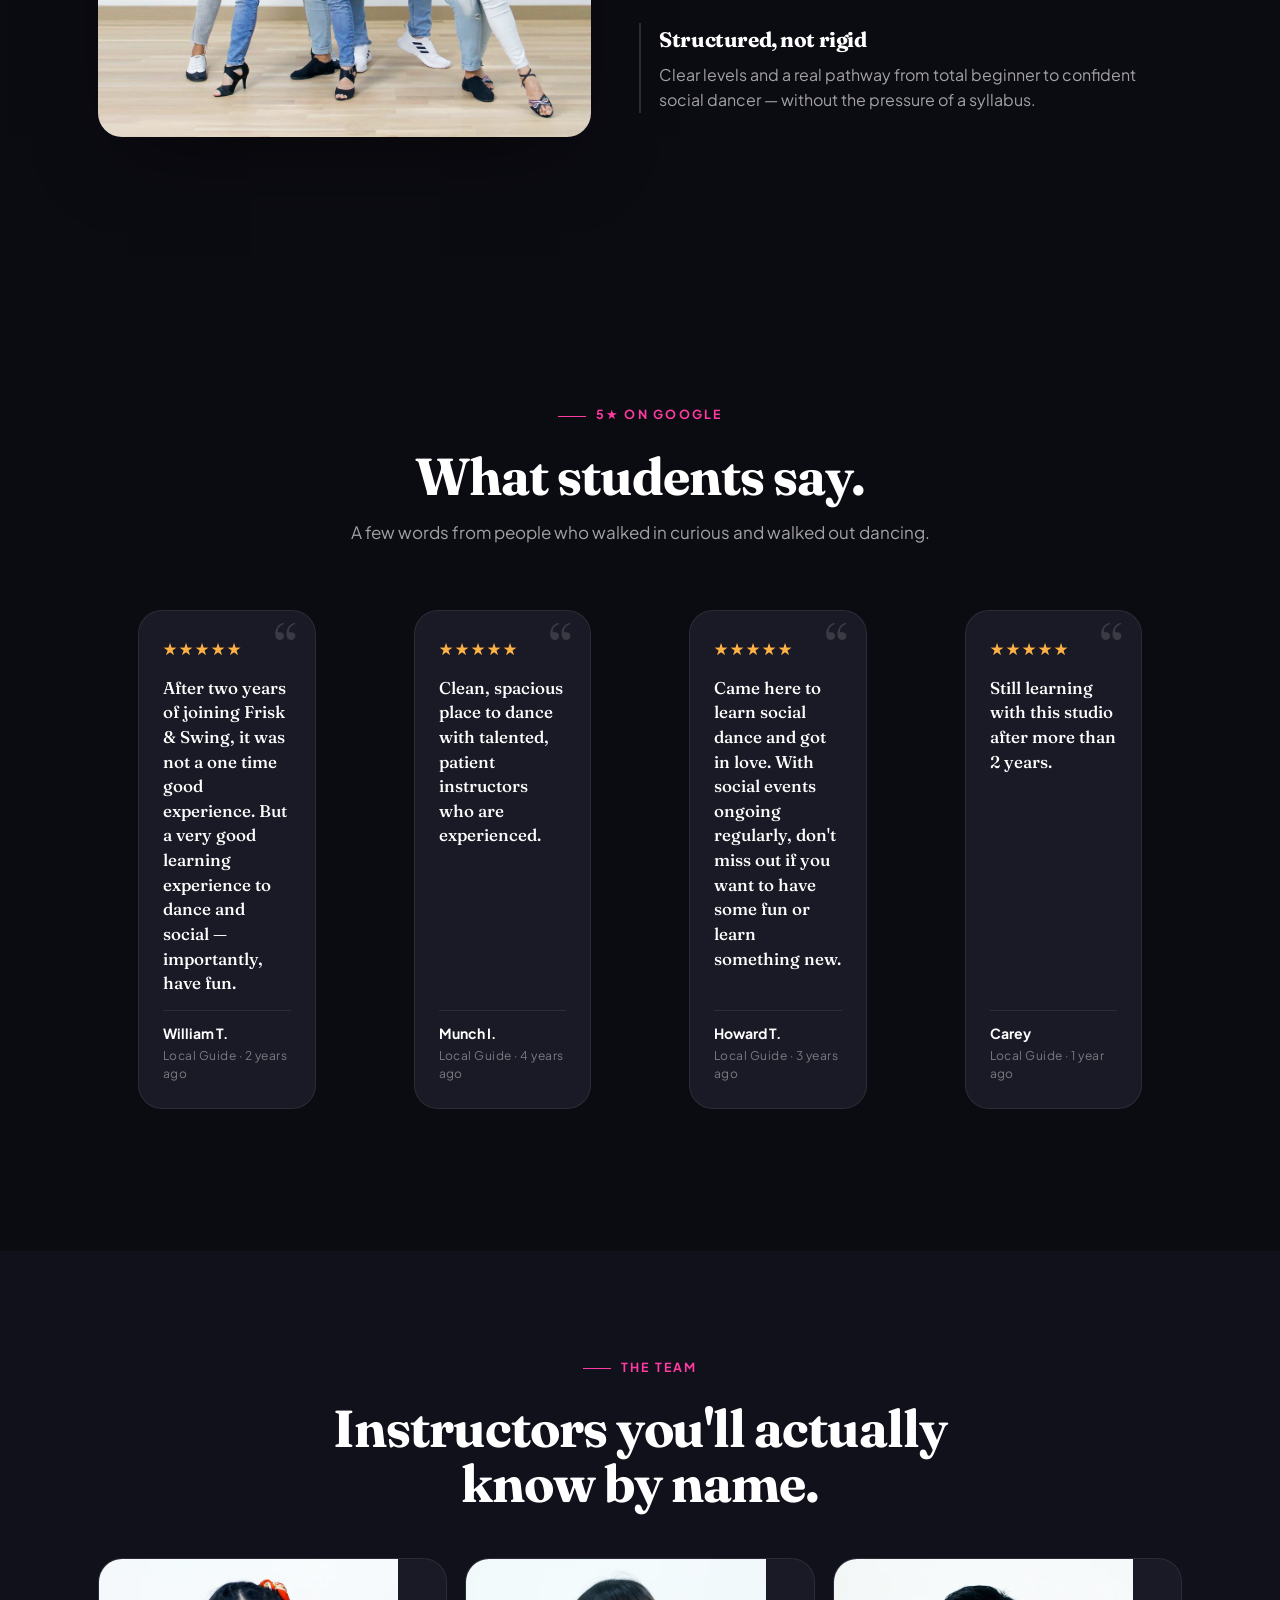
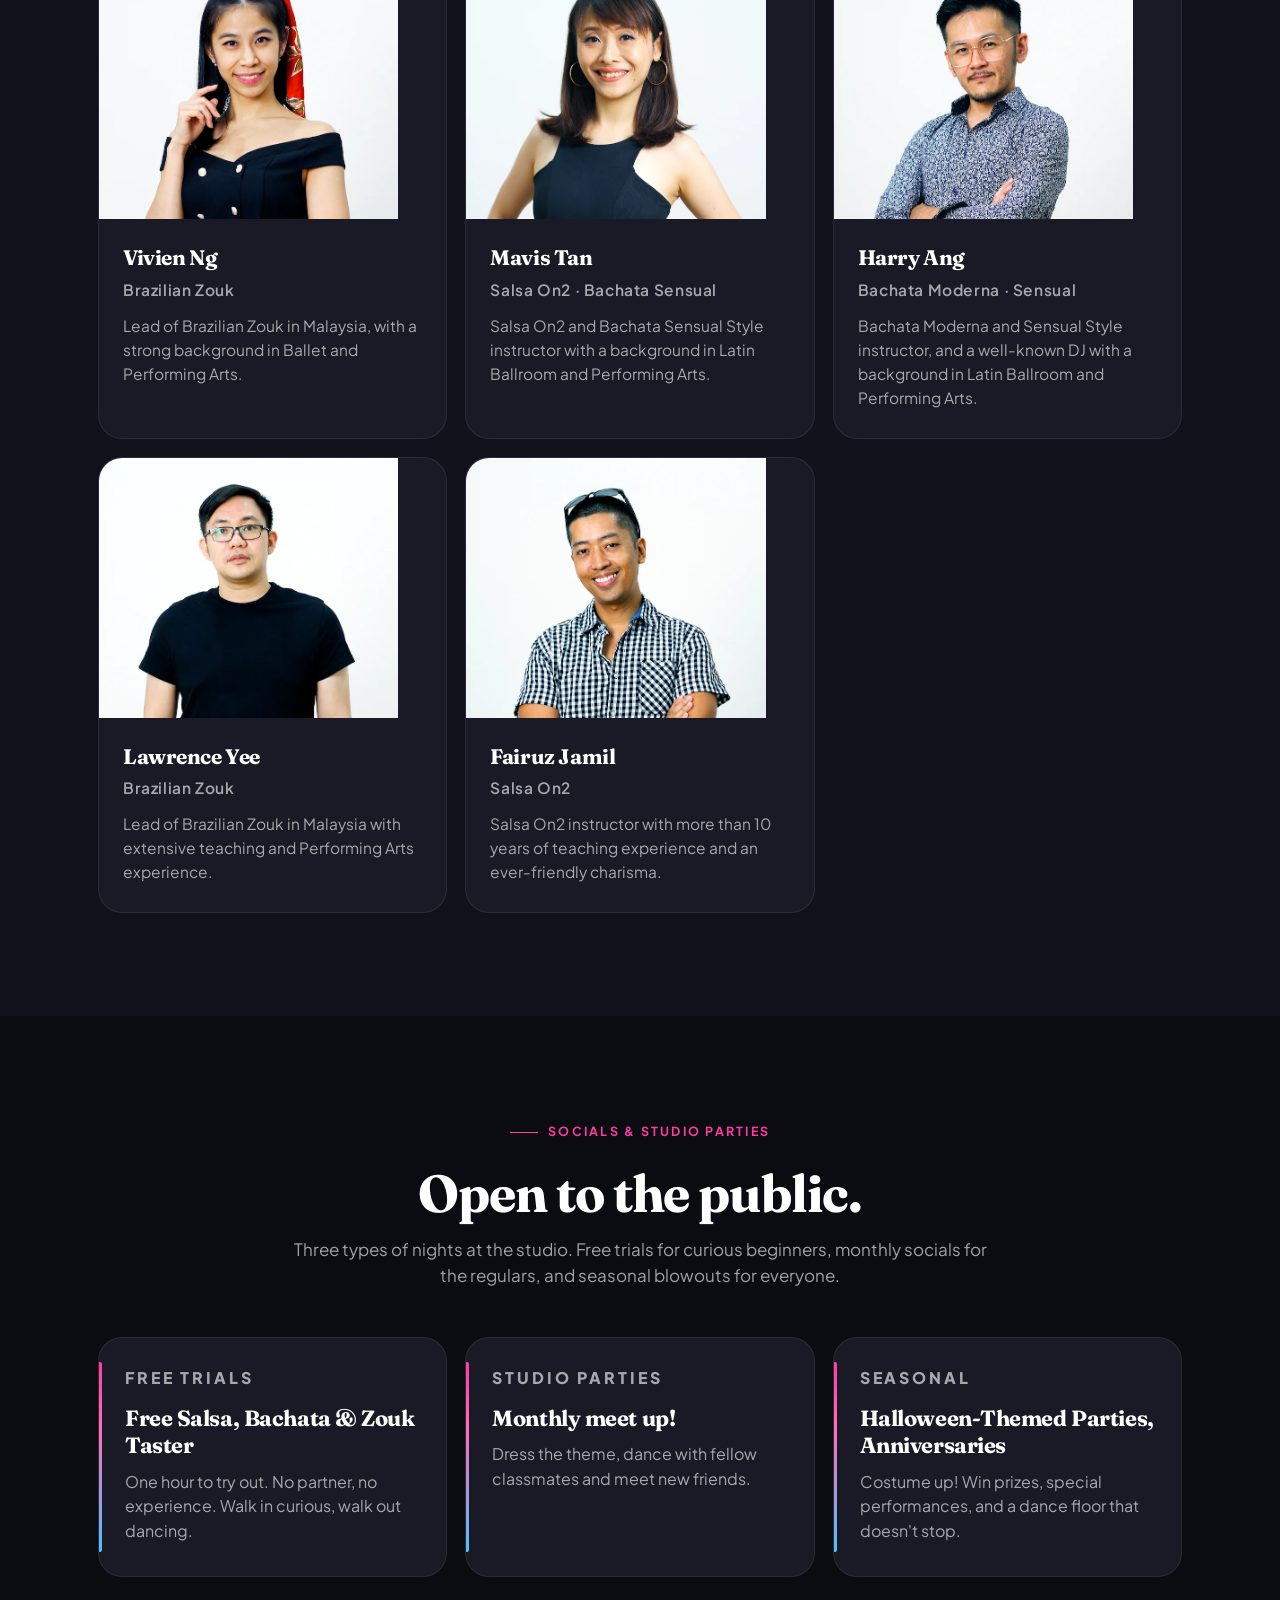
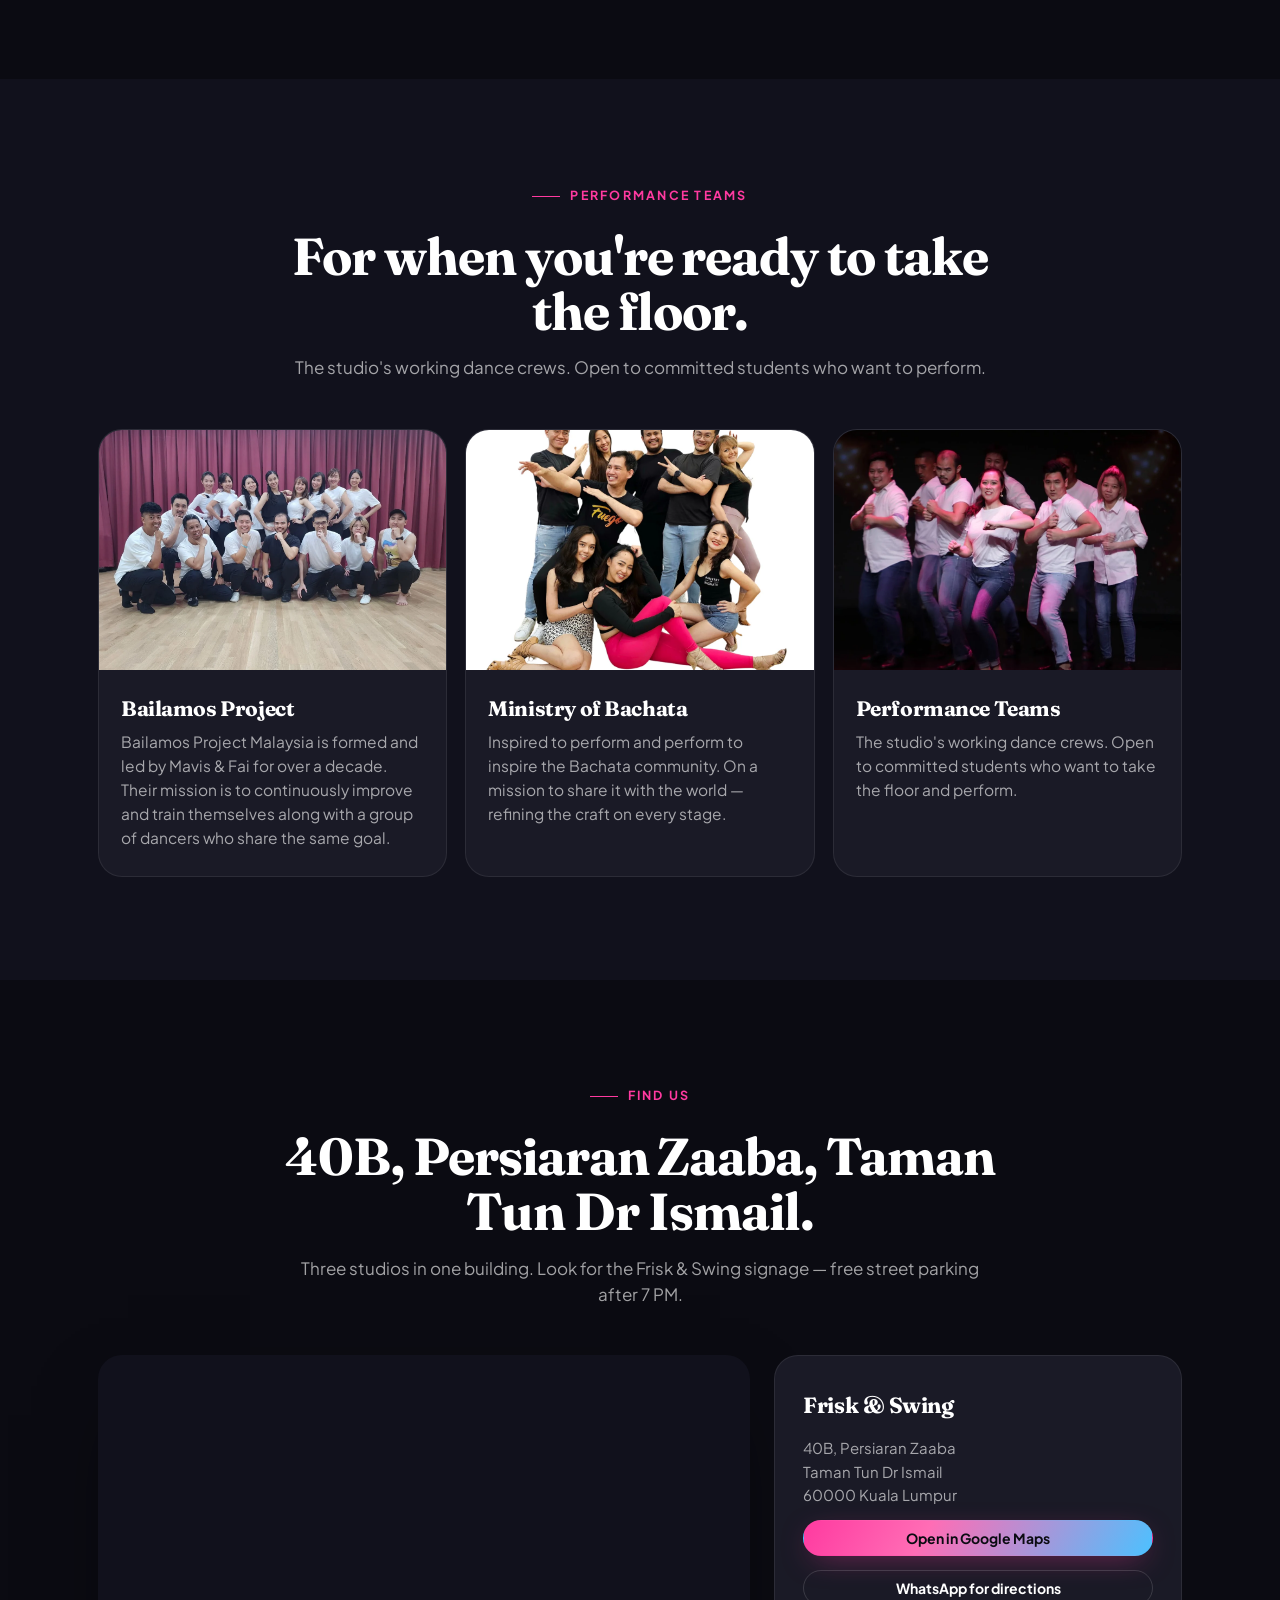
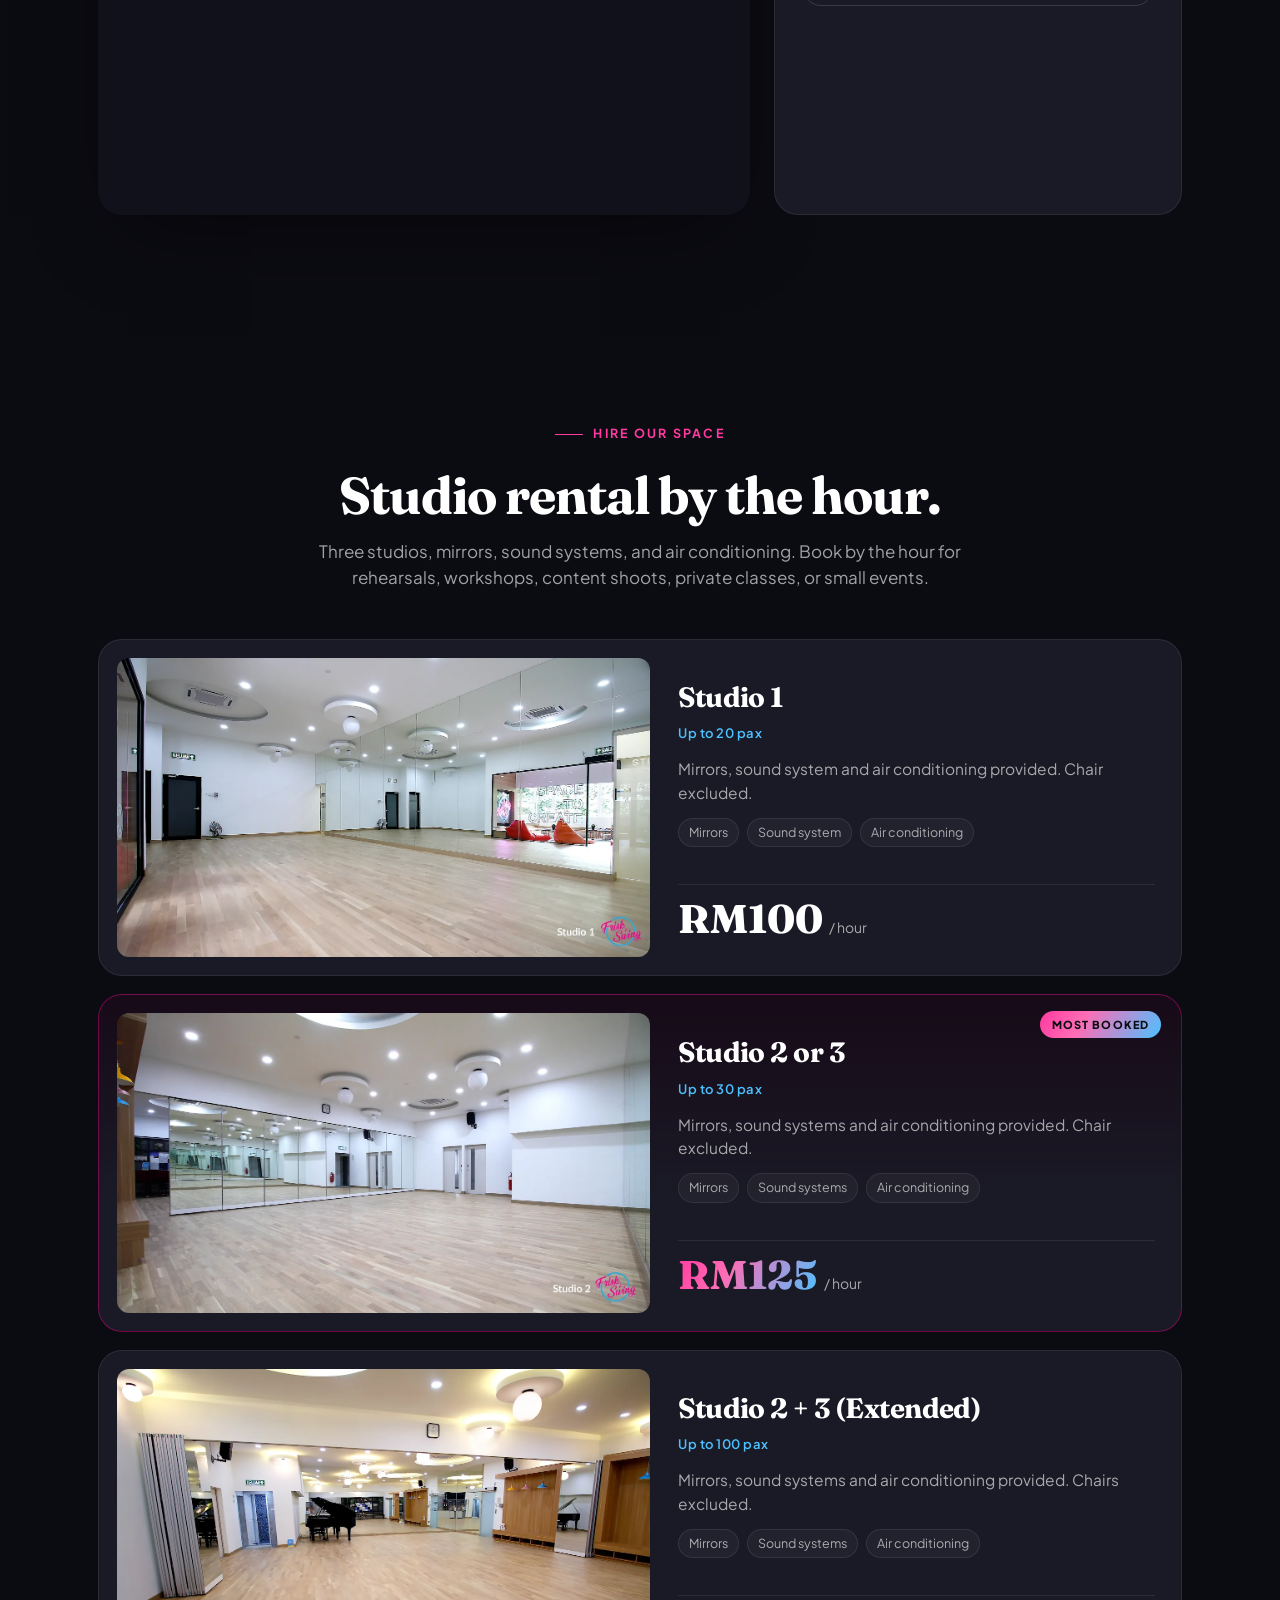
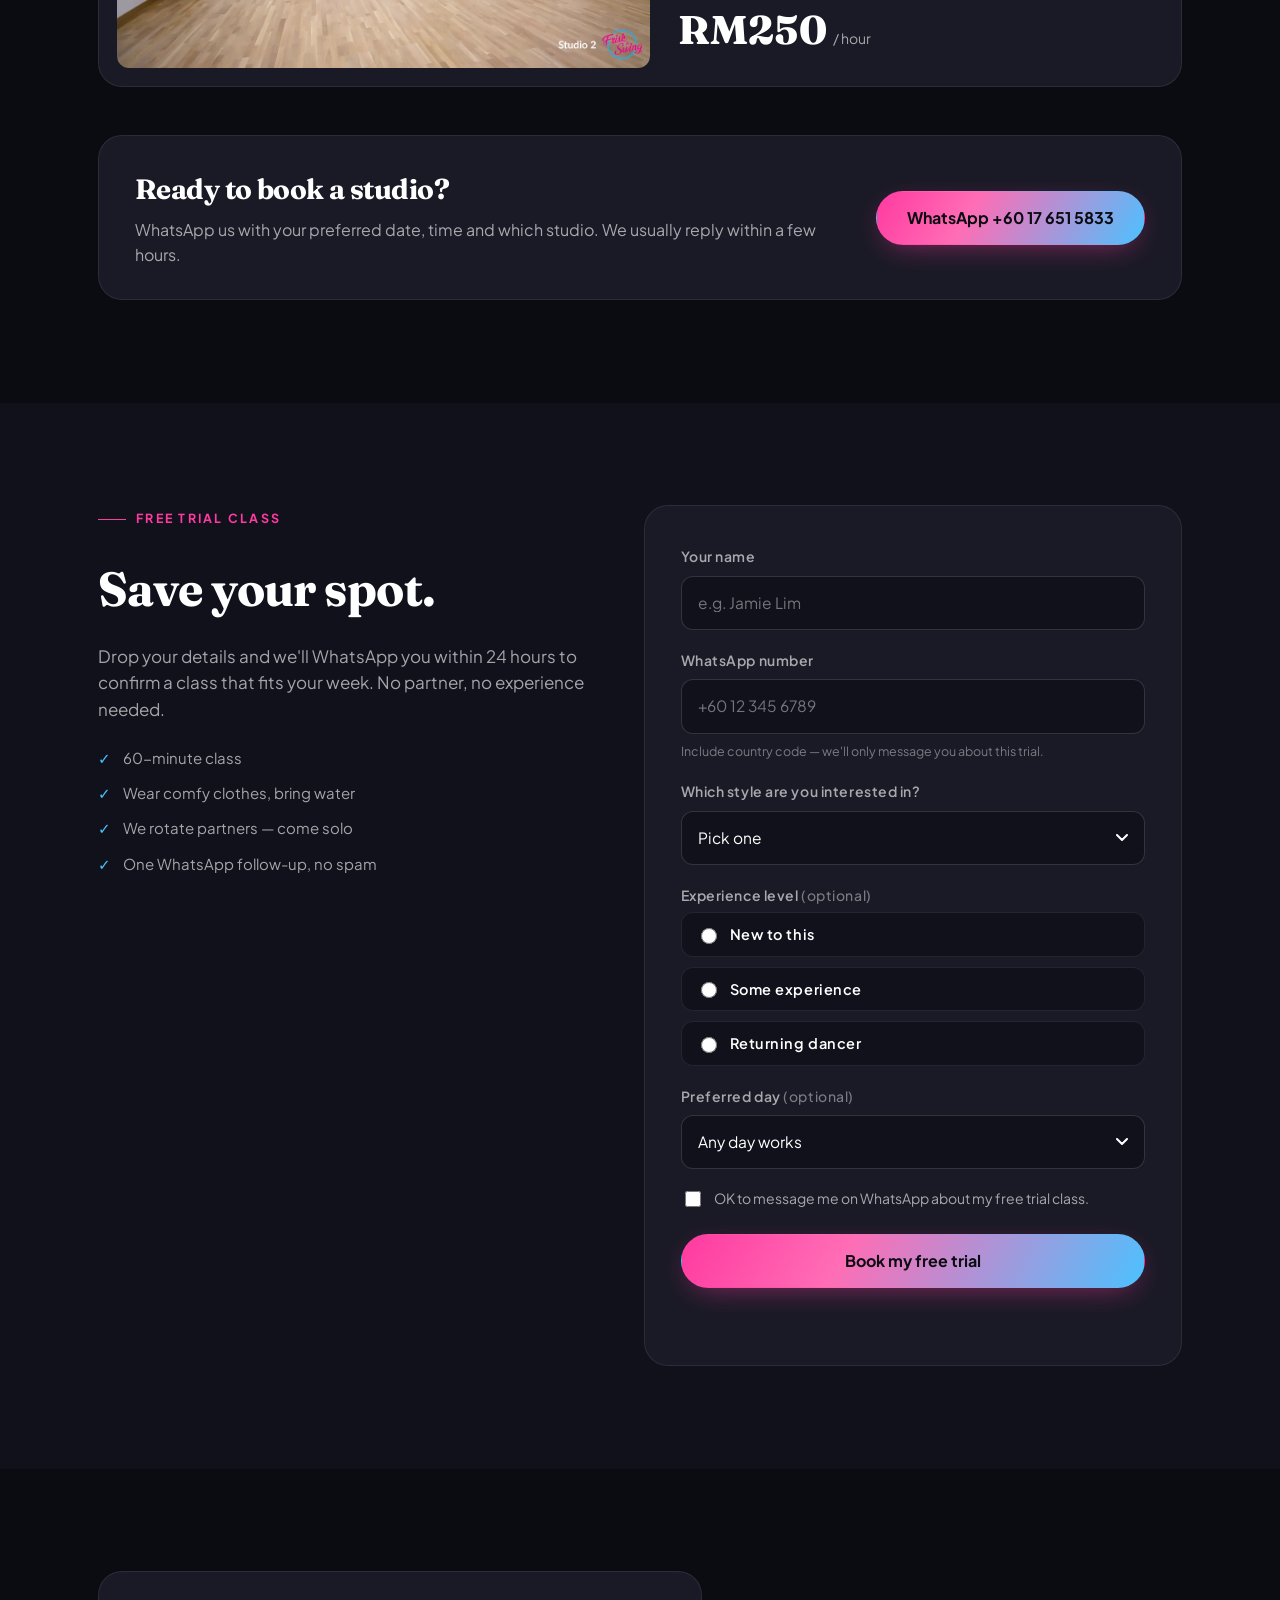
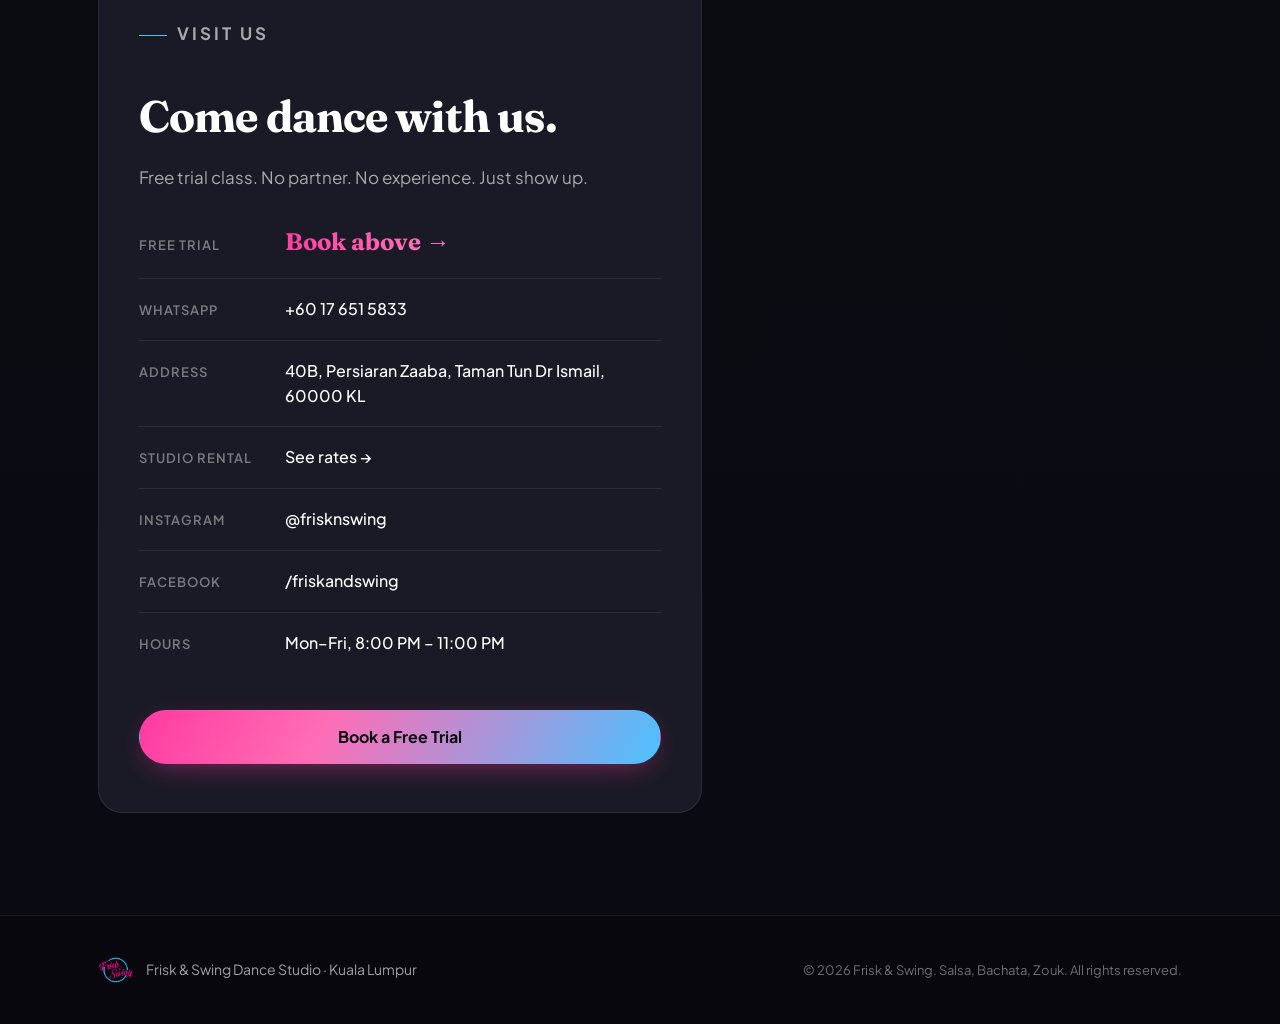
==== commit 664ed793: "feat: add Reviews section with 4 selected 5-star Google reviews" ====
--- a/index.html
+++ b/index.html
@@ -41,6 +41,7 @@
       <a href="#schedule">Schedule</a>
       <a href="#beginner">Beginner</a>
       <a href="#vibe">The Vibe</a>
+      <a href="#reviews">Reviews</a>
       <a href="#instructors">Instructors</a>
       <a href="#rental">Space rental</a>
       <a href="#map">Find us</a>
@@ -55,9 +56,13 @@
     <a href="#schedule">Schedule</a>
     <a href="#beginner">Beginner pathway</a>
     <a href="#vibe">The vibe</a>
+    <a href="#reviews">Reviews</a>
     <a href="#instructors">Instructors</a>
+    <a href="#events">Socials &amp; studio parties</a>
+    <a href="#teams">Performance teams</a>
     <a href="#rental">Space rental</a>
-    <a href="#trial">Book trial</a>
+    <a href="#map">Find us</a>
+    <a href="#contact">Visit</a>
     <a class="btn btn--primary" href="#trial">Book a Free Trial</a>
   </nav>
 </header>
@@ -198,6 +203,59 @@
   </div>
 </section>
 
+<!-- ============== REVIEWS ============== -->
+<section class="section" id="reviews">
+  <div class="wrap">
+    <header class="section__head">
+      <p class="eyebrow">5★ on Google</p>
+      <h2>What students say.</h2>
+      <p class="section__sub">A few words from people who walked in curious and walked out dancing.</p>
+    </header>
+    <div class="reviews">
+      <figure class="review">
+        <div class="review__stars" aria-label="5 out of 5 stars">★★★★★</div>
+        <blockquote>
+          After two years of joining Frisk &amp; Swing, it was not a one time good experience. But a very good learning experience to dance and social — importantly, have fun.
+        </blockquote>
+        <figcaption>
+          <span class="review__name">William T.</span>
+          <span class="review__meta">Local Guide · 2 years ago</span>
+        </figcaption>
+      </figure>
+      <figure class="review">
+        <div class="review__stars" aria-label="5 out of 5 stars">★★★★★</div>
+        <blockquote>
+          Clean, spacious place to dance with talented, patient instructors who are experienced.
+        </blockquote>
+        <figcaption>
+          <span class="review__name">Munch I.</span>
+          <span class="review__meta">Local Guide · 4 years ago</span>
+        </figcaption>
+      </figure>
+      <figure class="review">
+        <div class="review__stars" aria-label="5 out of 5 stars">★★★★★</div>
+        <blockquote>
+          Came here to learn social dance and got in love. With social events ongoing regularly, don't miss out if you want to have some fun or learn something new.
+        </blockquote>
+        <figcaption>
+          <span class="review__name">Howard T.</span>
+          <span class="review__meta">Local Guide · 3 years ago</span>
+        </figcaption>
+      </figure>
+      <figure class="review">
+        <div class="review__stars" aria-label="5 out of 5 stars">★★★★★</div>
+        <blockquote>
+          Still learning with this studio after more than 2 years.
+        </blockquote>
+        <figcaption>
+          <span class="review__name">Carey</span>
+          <span class="review__meta">Local Guide · 1 year ago</span>
+        </figcaption>
+      </figure>
+    </div>
+  </div>
+</section>
+
 <!-- ============== INSTRUCTORS ============== -->
 <section class="section section--alt" id="instructors">
   <div class="wrap">
@@ -437,6 +495,7 @@
           <option value="Salsa">Salsa</option>
           <option value="Bachata">Bachata</option>
           <option value="Zouk">Zouk</option>
+          <option value="Kizomba">Kizomba</option>
           <option value="Not sure yet">Not sure yet — surprise me</option>
         </select>
       </div>
--- a/styles.css
+++ b/styles.css
@@ -95,7 +95,7 @@
 .nav a:hover { color: #fff; }
 .nav__cta { display: inline-flex; }
 .navtoggle { display: none; background: transparent; border: 1px solid var(--line-2); width: 42px; height: 42px; border-radius: 12px; padding: 10px; }
-.navtoggle span { display: block; width: 100%; height: 2px; background: #fff; margin: 4px 0; transition: transform .2s, opacity .2s; }
+.navtoggle span { display: block; flex: 0 0 2px; width: 100%; min-height: 2px; background: #fff; margin: 4px 0; transition: transform .2s, opacity .2s; }
 .navtoggle[aria-expanded="true"] span:nth-child(1) { transform: translateY(6px) rotate(45deg); }
 .navtoggle[aria-expanded="true"] span:nth-child(2) { opacity: 0; }
 .navtoggle[aria-expanded="true"] span:nth-child(3) { transform: translateY(-6px) rotate(-45deg); }
@@ -174,9 +174,9 @@
 .cls[data-style="bachata"]::before { background: var(--cyan); }
 .cls[data-style="zouk"]::before { background: var(--grad); }
 .cls:hover { transform: translateY(-2px); border-color: var(--line-2); background: #1f1f2c; }
-.cls__time { font-size: 12.5px; font-weight: 700; letter-spacing: 0.06em; color: var(--muted); margin-bottom: 8px; }
-.cls__name { font-weight: 700; font-size: 16.5px; color: #fff; line-height: 1.3; margin-bottom: 8px; }
-.cls__meta { font-size: 13px; color: var(--muted); }
+.cls__time { font-size: 13.5px; font-weight: 700; letter-spacing: 0.06em; color: var(--muted); margin-bottom: 8px; }
+.cls__name { font-weight: 700; font-size: 17px; color: #fff; line-height: 1.3; margin-bottom: 8px; }
+.cls__meta { font-size: 14px; color: var(--muted); }
 .cls__tba { display: inline-block; padding: 2px 8px; border-radius: 999px; background: rgba(255,255,255,0.06); color: var(--muted); font-size: 11px; font-weight: 700; letter-spacing: 0.12em; text-transform: uppercase; }
 .cls__tags { display: flex; flex-wrap: wrap; gap: 6px; margin-top: 12px; }
 .pill { display: inline-flex; padding: 3px 10px; font-size: 11.5px; font-weight: 700; letter-spacing: 0.04em; border-radius: 999px; background: rgba(255,255,255,0.06); color: var(--muted); border: 1px solid var(--line); }
@@ -192,7 +192,7 @@
 .path__step:hover { transform: translateY(-3px); border-color: var(--line-2); }
 .path__num { font-family: 'Fraunces', serif; font-size: 38px; font-weight: 900; background: var(--grad); -webkit-background-clip: text; background-clip: text; color: transparent; margin-bottom: 14px; line-height: 1; }
 .path__step h3 { font-size: 20px; margin-bottom: 10px; }
-.path__step p { color: var(--muted); font-size: 15px; margin-bottom: 16px; }
+.path__step p { color: var(--muted); font-size: 16px; margin-bottom: 16px; }
 .path__tag { display: inline-block; font-size: 12px; font-weight: 700; letter-spacing: 0.06em; color: var(--cyan-2); }
 .cta { text-align: center; background: var(--ink-3); border: 1px solid var(--line); border-radius: var(--radius-lg); padding: 48px 32px; }
 .cta h3 { font-size: clamp(24px, 3vw, 32px); margin-bottom: 24px; }
@@ -204,7 +204,7 @@
 .vibe__points { display: flex; flex-direction: column; gap: 24px; }
 .vibe__points li { padding-left: 18px; border-left: 2px solid var(--line-2); }
 .vibe__points h3 { font-size: 21px; margin-bottom: 8px; }
-.vibe__points p { color: var(--muted); font-size: 15.5px; }
+.vibe__points p { color: var(--muted); font-size: 16px; }
 
 /* ============ INSTRUCTORS ============ */
 .instructors { display: grid; grid-template-columns: repeat(3, 1fr); gap: 18px; }
@@ -213,7 +213,32 @@
 .inst__photo { width: calc(100% + 48px); height: 260px; object-fit: cover; object-position: center top; margin: 0 -24px 22px; background: #0b0b12; }
 .inst h3 { font-size: 21px; margin-bottom: 4px; }
 .inst__role { color: var(--cyan-2); font-size: 13px; font-weight: 600; letter-spacing: 0.04em; margin-bottom: 12px; }
-.inst p { color: var(--muted); font-size: 14.5px; }
+.inst p { color: var(--muted); font-size: 15.5px; }
+
+/* ============ REVIEWS ============ */
+.reviews { display: grid; grid-template-columns: repeat(4, 1fr); gap: 18px; margin-bottom: 24px; }
+.review {
+  background: var(--ink-3); border: 1px solid var(--line); border-radius: var(--radius-lg);
+  padding: 26px 24px 24px; display: flex; flex-direction: column; gap: 14px;
+  position: relative; transition: transform .2s var(--ease), border-color .2s;
+}
+.review:hover { transform: translateY(-3px); border-color: var(--line-2); }
+.review::before {
+  content: "“"; position: absolute; right: 18px; top: 6px;
+  font-family: 'Fraunces', serif; font-size: 64px; line-height: 1; color: var(--line-2);
+}
+.review__stars { color: #ffb347; font-size: 16px; letter-spacing: 2px; }
+.review blockquote {
+  margin: 0; padding: 0; color: #fff; font-family: 'Fraunces', serif;
+  font-size: 17px; line-height: 1.45; font-weight: 500;
+  quotes: none;
+}
+.review figcaption {
+  display: flex; flex-direction: column; gap: 2px; margin-top: auto;
+  padding-top: 12px; border-top: 1px solid var(--line);
+}
+.review__name { color: #fff; font-weight: 700; font-size: 14px; }
+.review__meta { color: var(--muted-2); font-size: 12px; letter-spacing: 0.04em; }
 
 /* ============ EVENTS / TEAMS ============ */
 .events { display: grid; grid-template-columns: repeat(3, 1fr); gap: 18px; }
@@ -239,21 +264,19 @@
   margin-bottom: 4px;
 }
 .event--plain h3 { font-size: 22px; line-height: 1.25; }
-.event--plain p { color: var(--muted); font-size: 15px; line-height: 1.55; }
+.event--plain p { color: var(--muted); font-size: 16px; line-height: 1.55; }
 .event { background: var(--ink-3); border: 1px solid var(--line); border-radius: var(--radius-lg); overflow: hidden; transition: transform .2s var(--ease), border-color .2s; }
 .event:hover { transform: translateY(-3px); border-color: var(--line-2); }
 .event img { width: 100%; height: 220px; object-fit: cover; }
 .event__body { padding: 22px 22px 26px; }
 .event__tag { display: inline-block; font-size: 11.5px; font-weight: 700; letter-spacing: 0.12em; text-transform: uppercase; color: var(--pink-2); margin-bottom: 10px; }
-.event h3 { font-size: 21px; margin-bottom: 8px; }
-.event p { color: var(--muted); font-size: 15px; }
 
 .teams { display: grid; grid-template-columns: repeat(3, 1fr); gap: 18px; }
 .team { background: var(--ink-3); border: 1px solid var(--line); border-radius: var(--radius-lg); overflow: hidden; transition: transform .2s var(--ease), border-color .2s; }
 .team:hover { transform: translateY(-3px); border-color: var(--line-2); }
 .team img { width: 100%; height: 240px; object-fit: cover; }
 .team h3 { padding: 22px 22px 6px; font-size: 21px; }
-.team p { padding: 0 22px 26px; color: var(--muted); font-size: 15px; }
+.team p { padding: 0 22px 26px; color: var(--muted); font-size: 15.5px; }
 
 /* ============ FIND US (MAP) ============ */
 .map { display: grid; grid-template-columns: 1.6fr 1fr; gap: 24px; align-items: stretch; }
@@ -313,7 +336,7 @@
 .rental__head { display: flex; flex-direction: column; gap: 4px; }
 .rental__head h3 { font-size: 28px; }
 .rental__cap { color: var(--cyan-2); font-size: 13px; font-weight: 600; letter-spacing: 0.04em; }
-.rental__desc { color: var(--muted); font-size: 15px; line-height: 1.5; }
+.rental__desc { color: var(--muted); font-size: 15.5px; line-height: 1.5; }
 .rental__feats { display: flex; flex-wrap: wrap; gap: 6px 8px; }
 .rental__feats li { font-size: 12.5px; color: var(--muted); padding: 4px 10px; background: rgba(255,255,255,0.04); border: 1px solid var(--line); border-radius: 999px; }
 .rental__price { margin-top: auto; display: flex; align-items: baseline; gap: 6px; padding-top: 14px; border-top: 1px solid var(--line); }
@@ -342,7 +365,7 @@
 .trial__form { background: var(--ink-3); border: 1px solid var(--line); border-radius: var(--radius-lg); padding: 40px 36px; display: flex; flex-direction: column; gap: 20px; }
 
 .field { display: flex; flex-direction: column; gap: 8px; }
-.field label, .field legend { font-size: 13.5px; font-weight: 600; color: var(--muted); letter-spacing: 0.04em; }
+.field label, .field legend { font-size: 14px; font-weight: 600; color: var(--muted); letter-spacing: 0.04em; }
 .field .opt { font-weight: 500; color: var(--muted-2); }
 .field__hint { color: var(--muted-2); font-size: 12.5px; }
 
@@ -420,6 +443,7 @@
   .path { grid-template-columns: repeat(2, 1fr); }
   .vibe { grid-template-columns: 1fr; }
   .instructors, .events, .teams { grid-template-columns: repeat(2, 1fr); }
+  .reviews { grid-template-columns: repeat(2, 1fr); }
   .contact { grid-template-columns: 1fr; }
   .contact__card { padding: 36px 28px; }
   .contact__list li { grid-template-columns: 1fr; gap: 4px; }
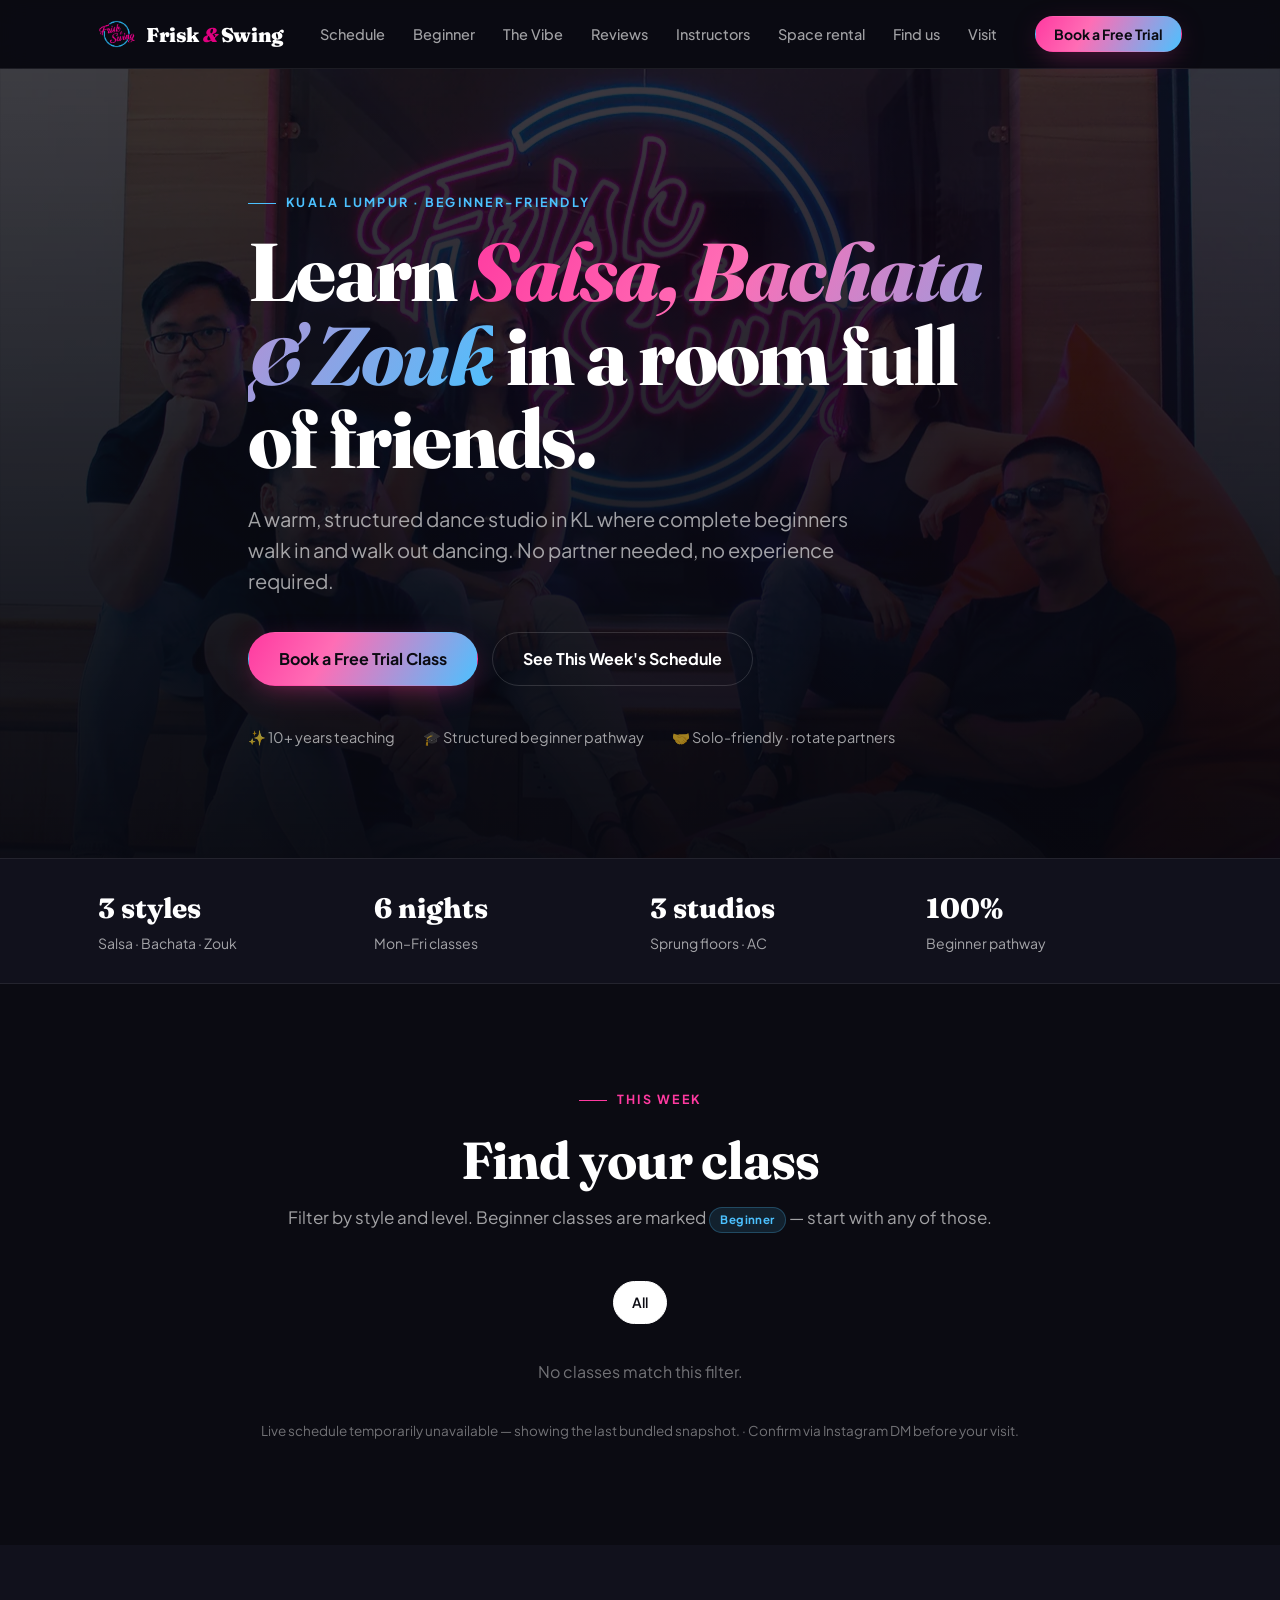
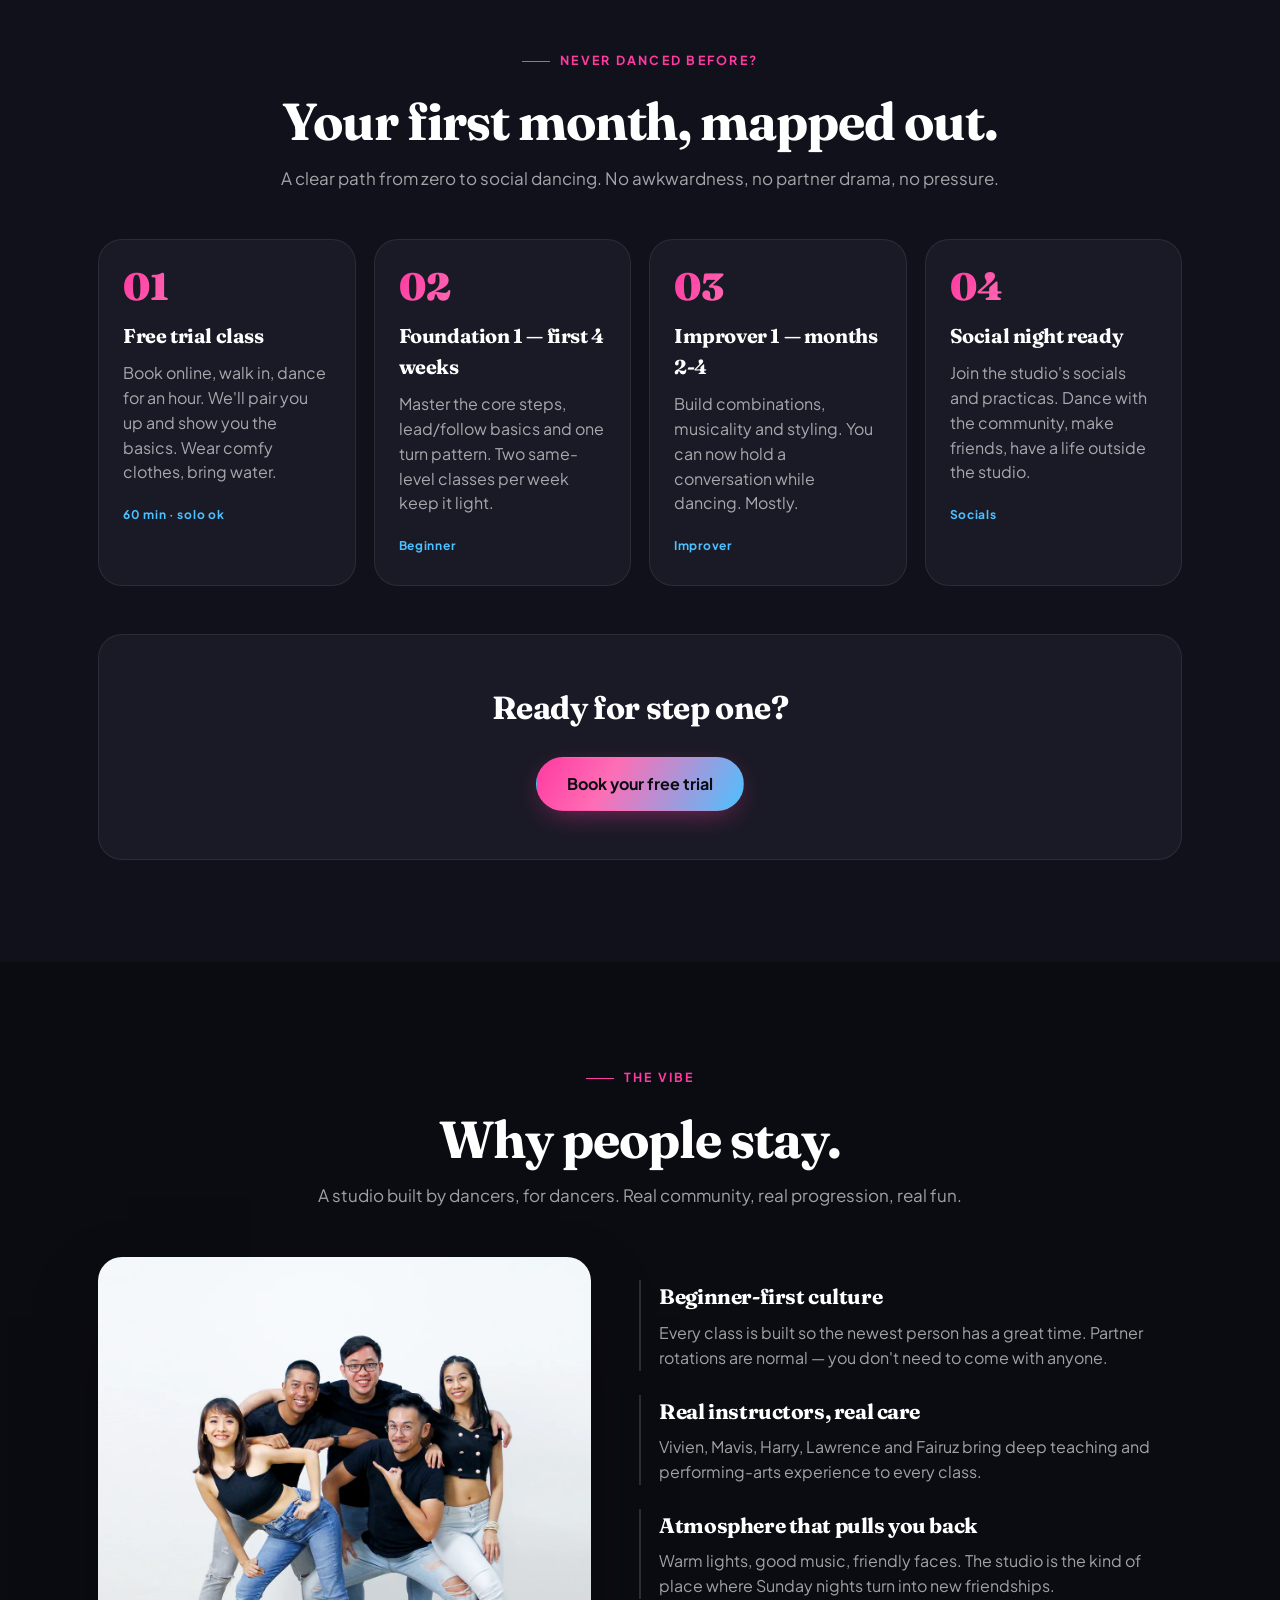
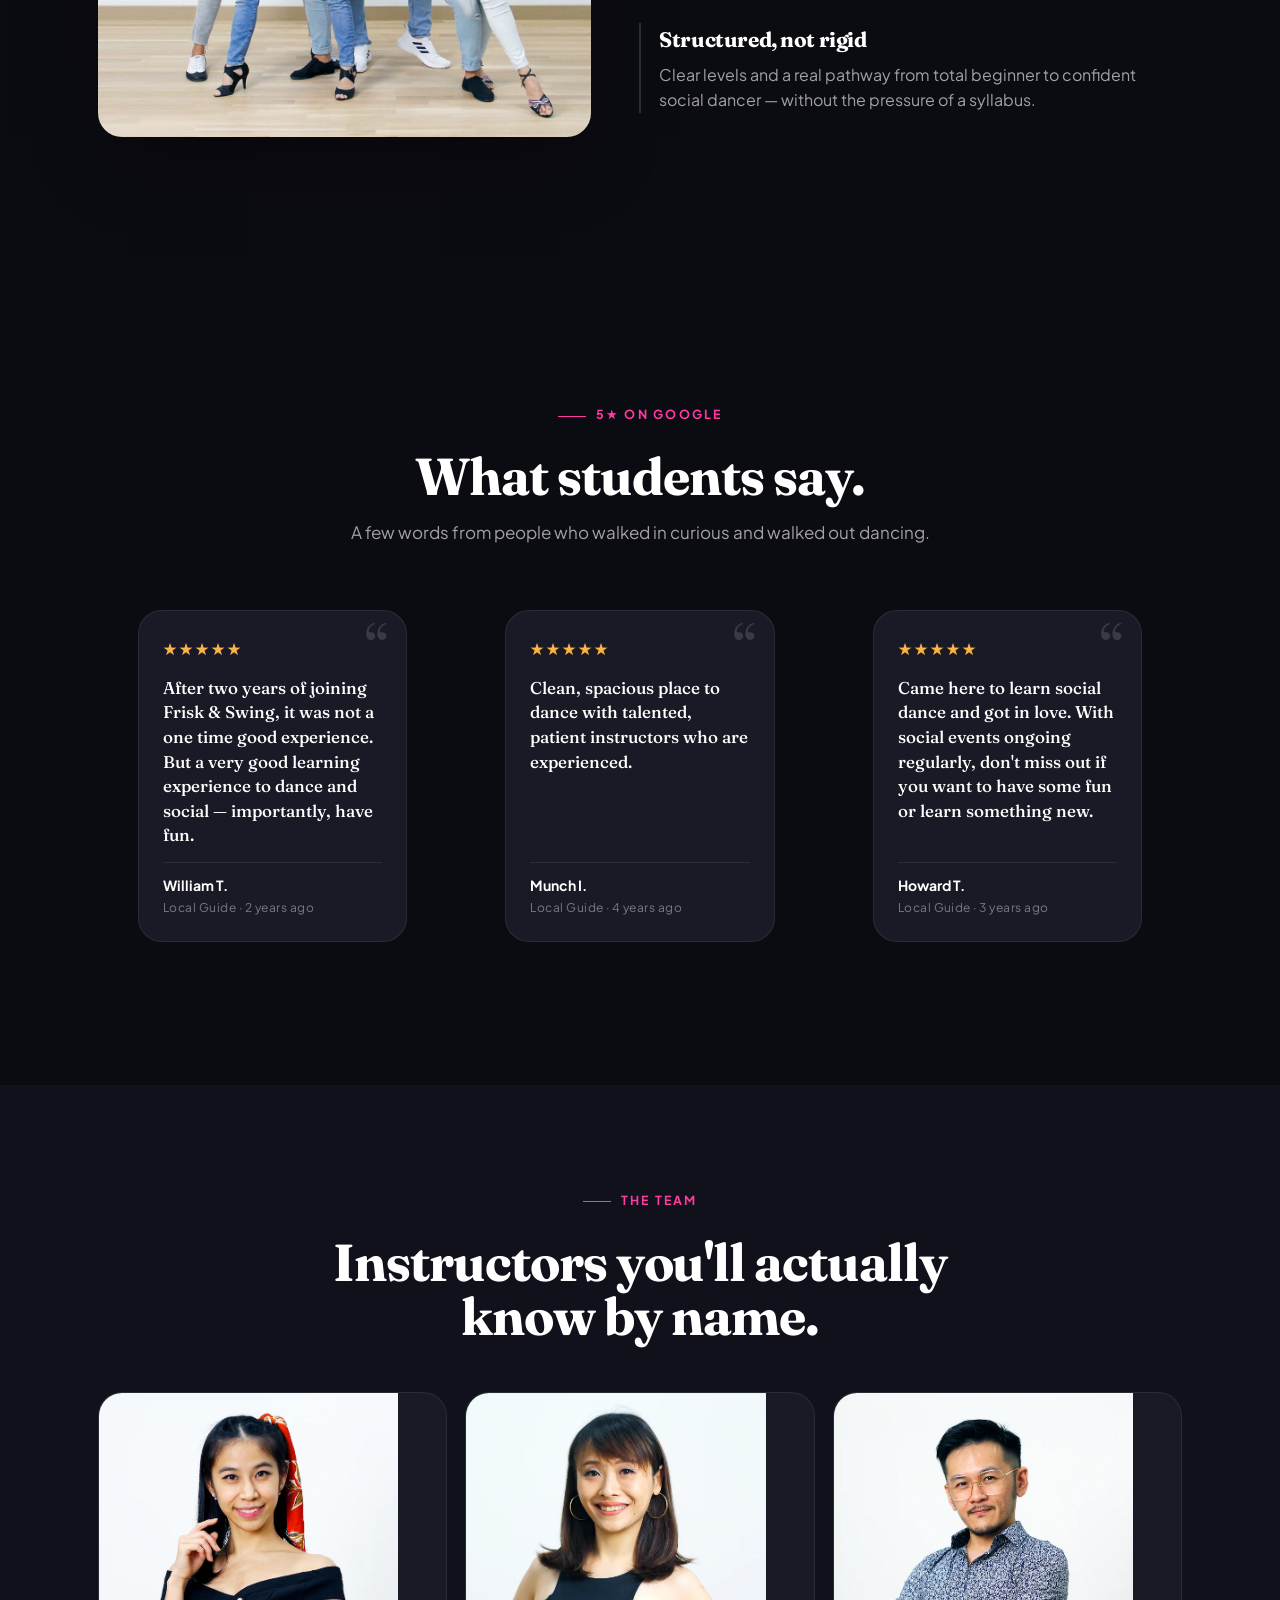
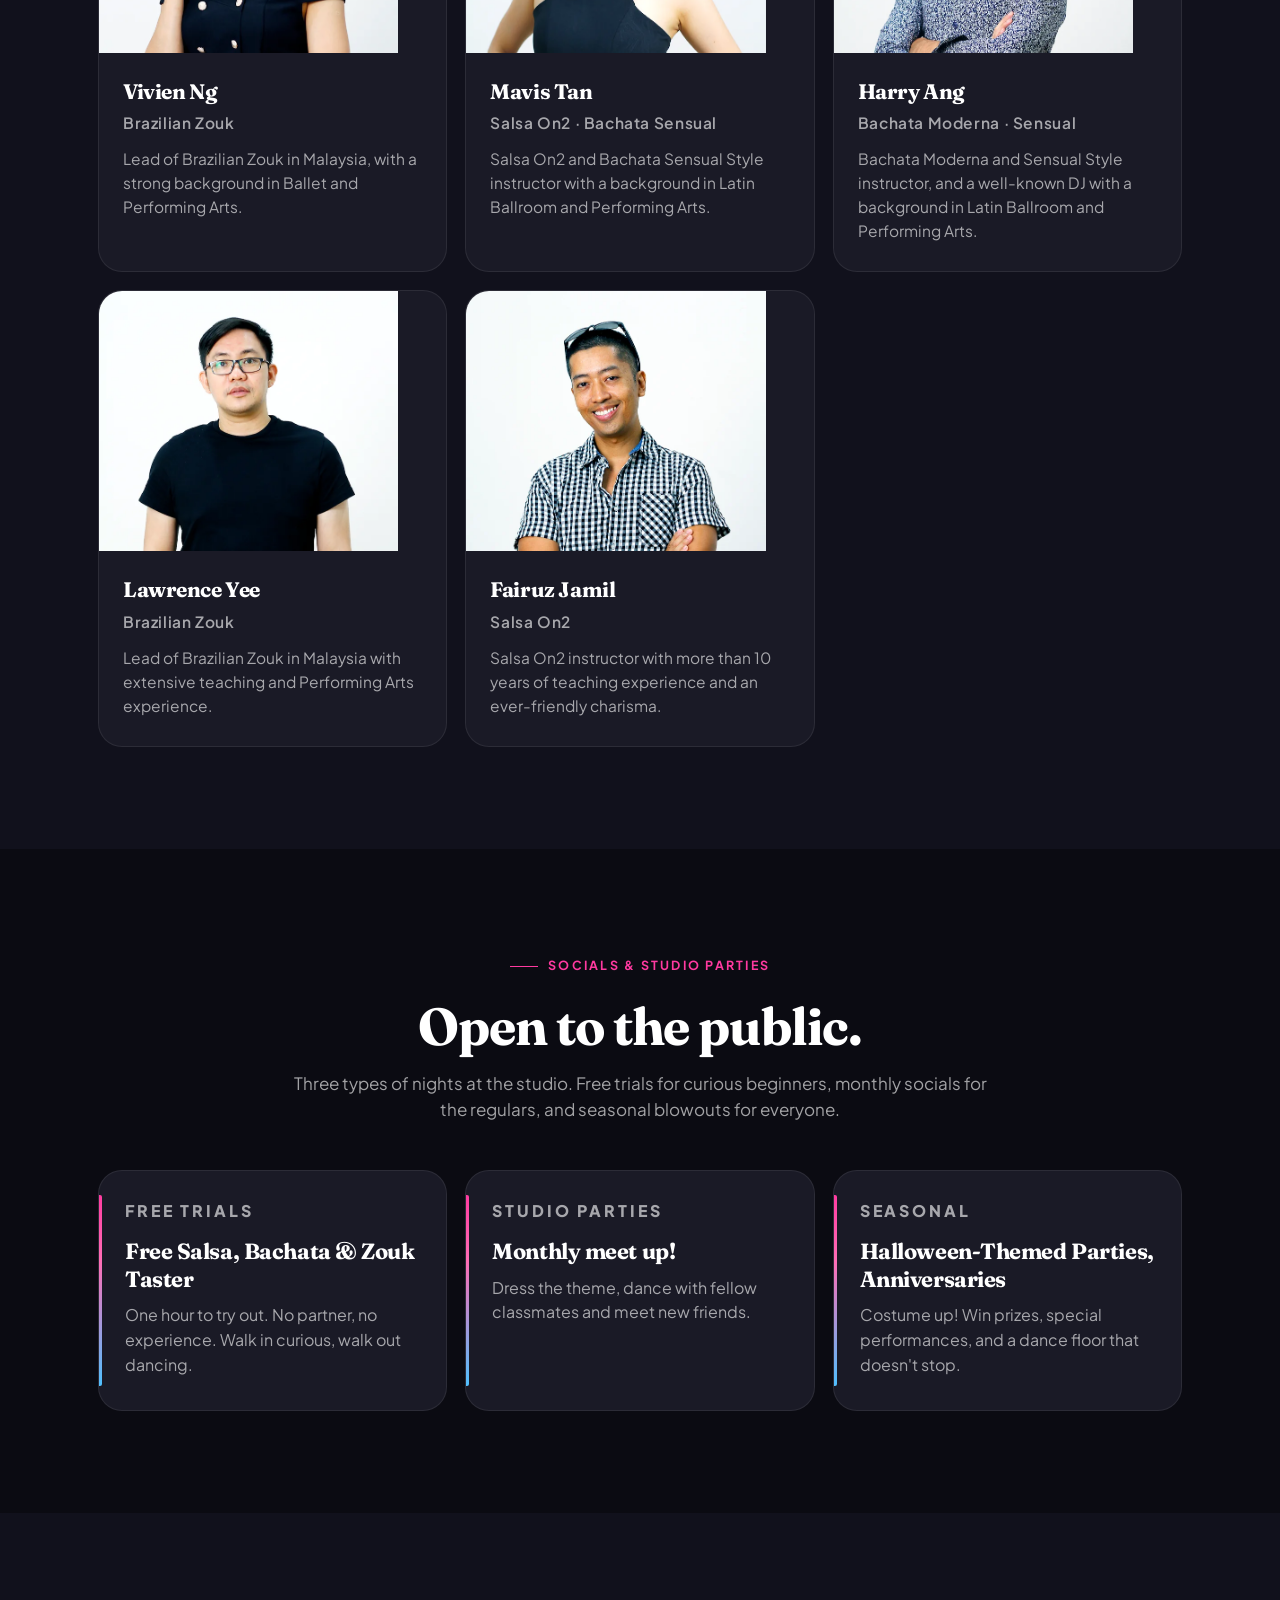
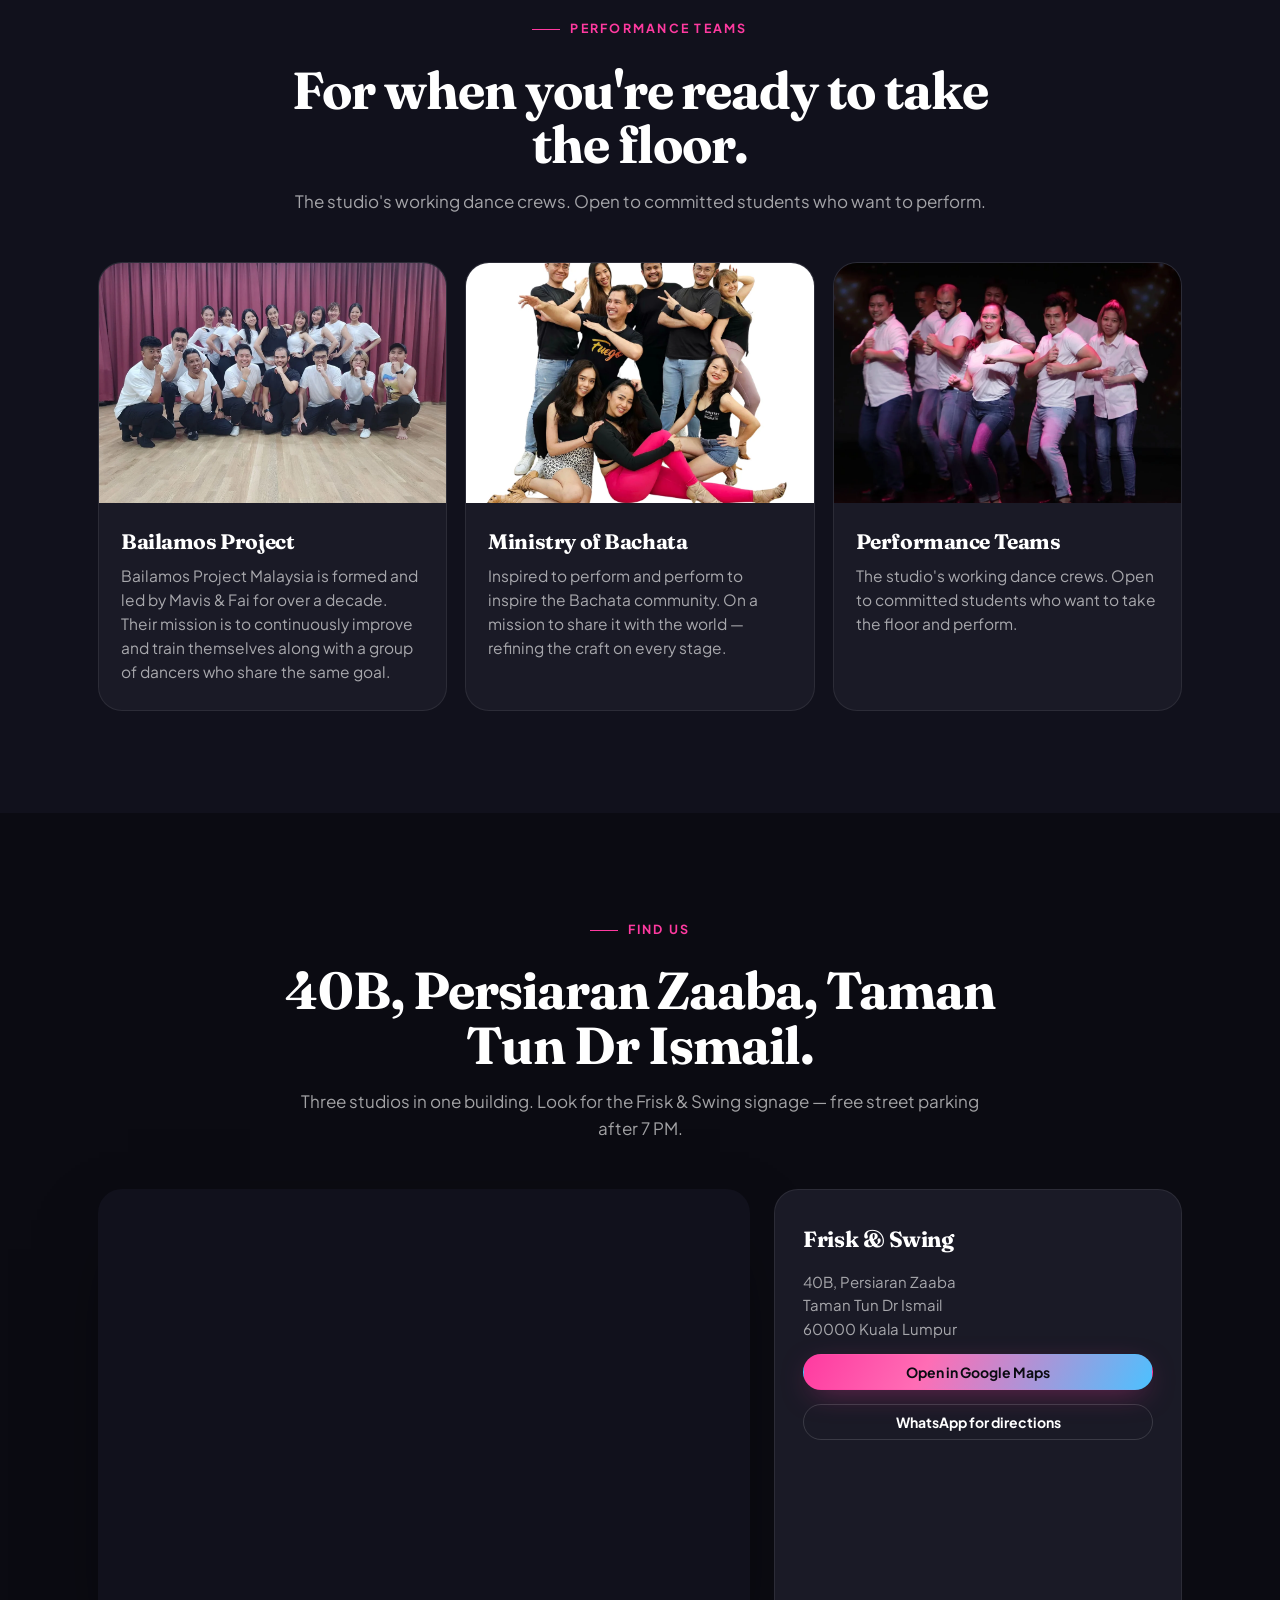
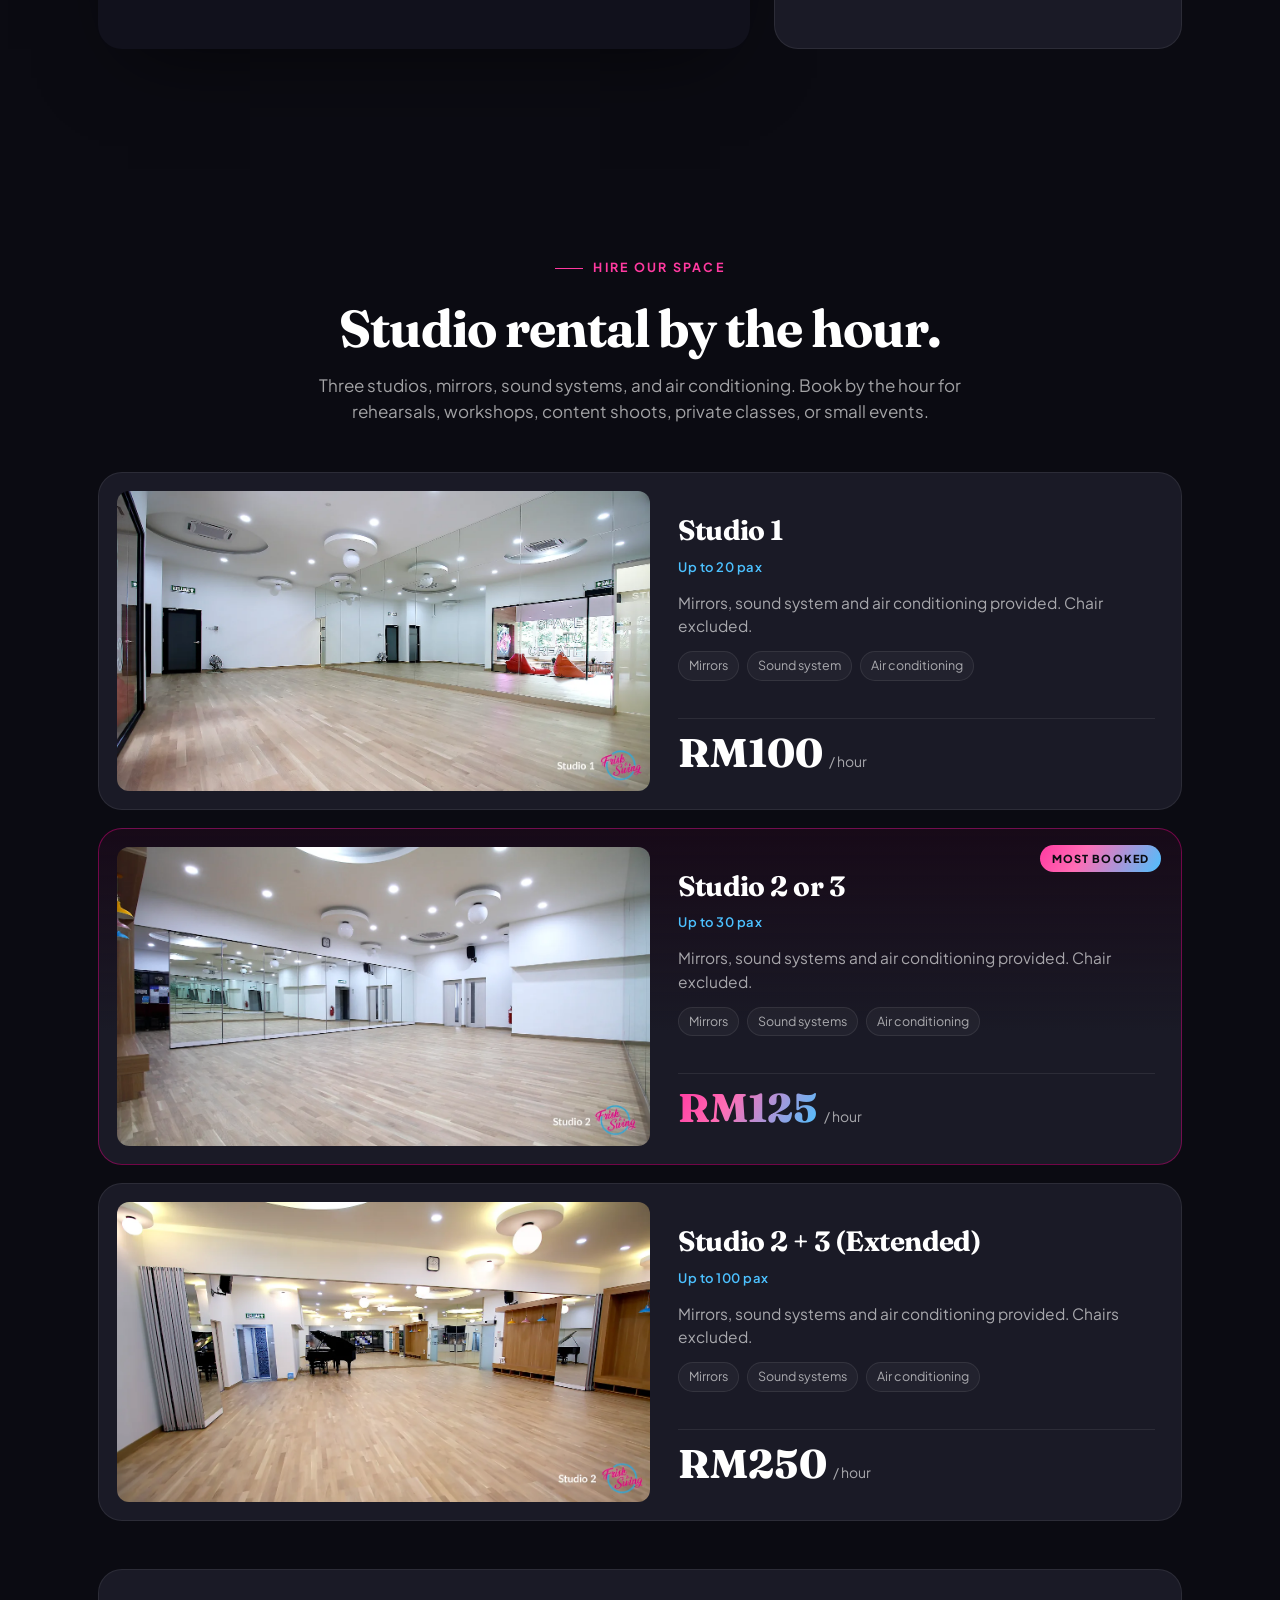
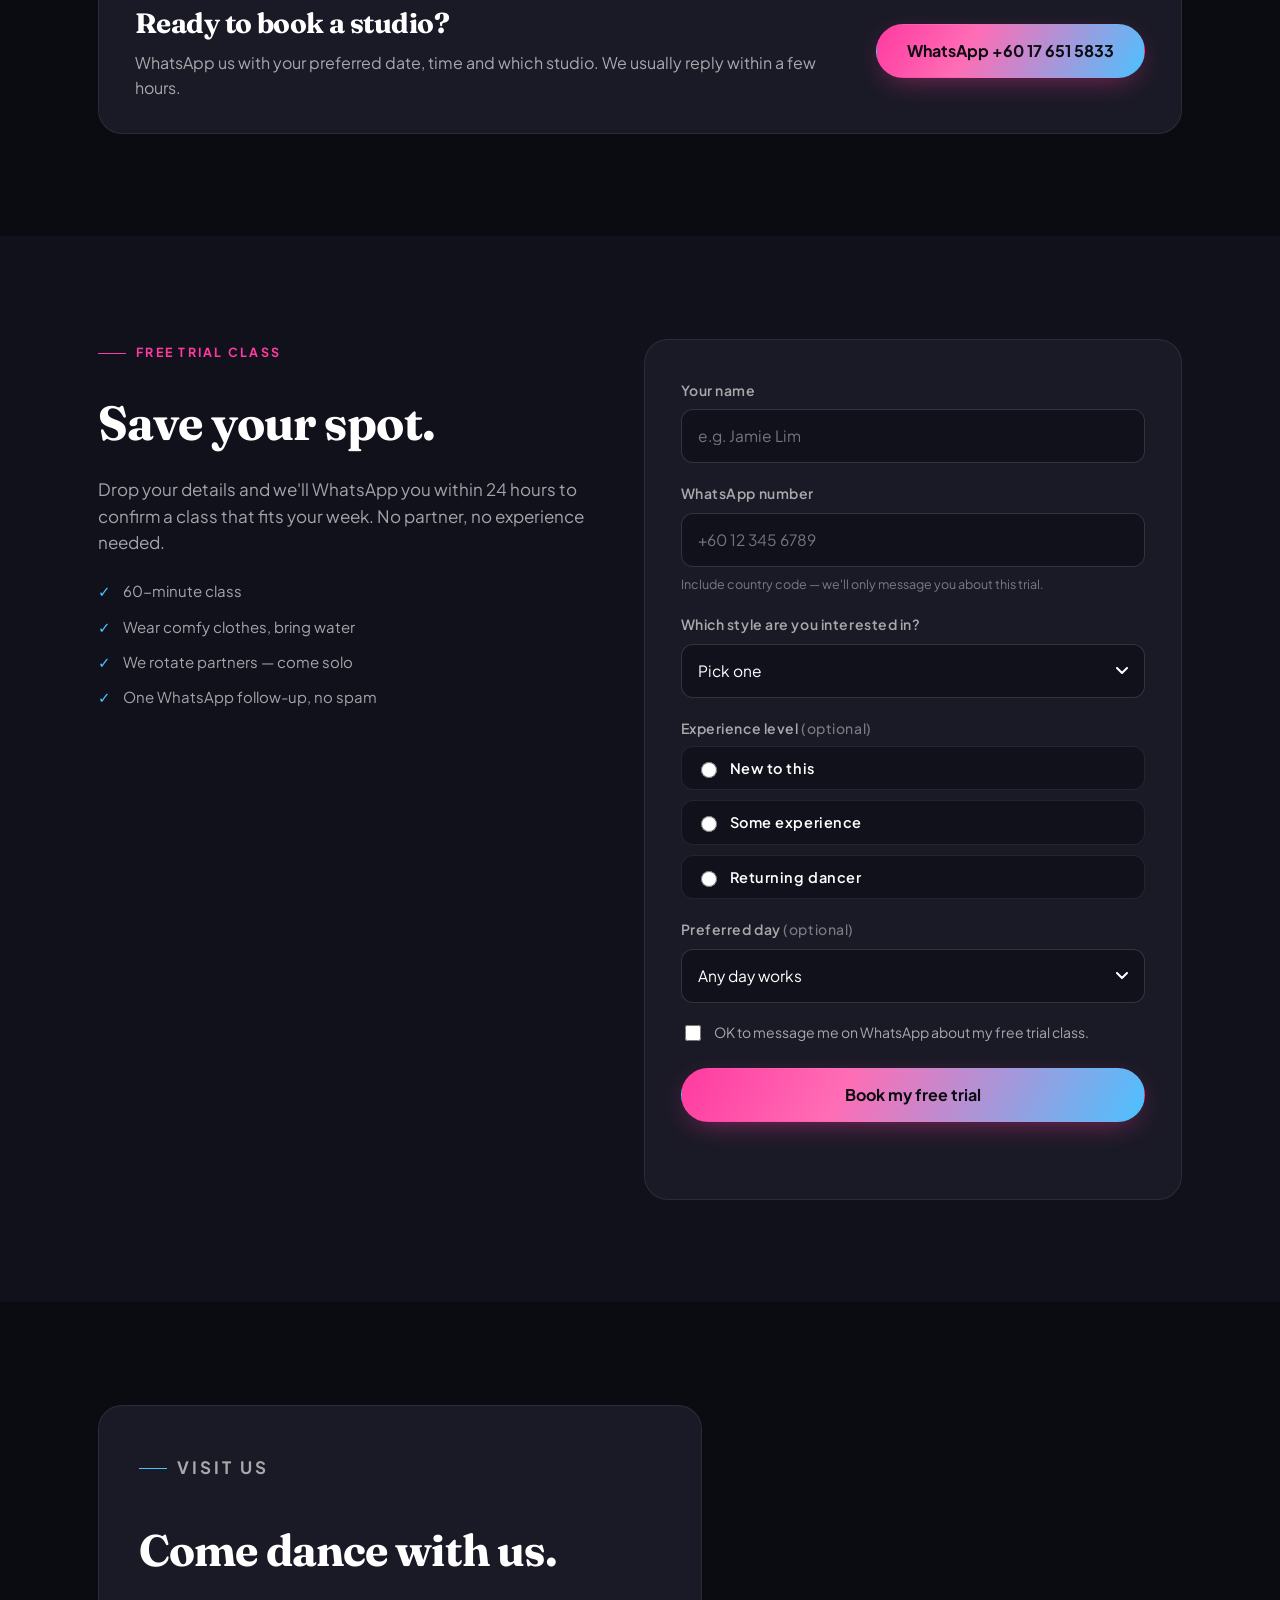
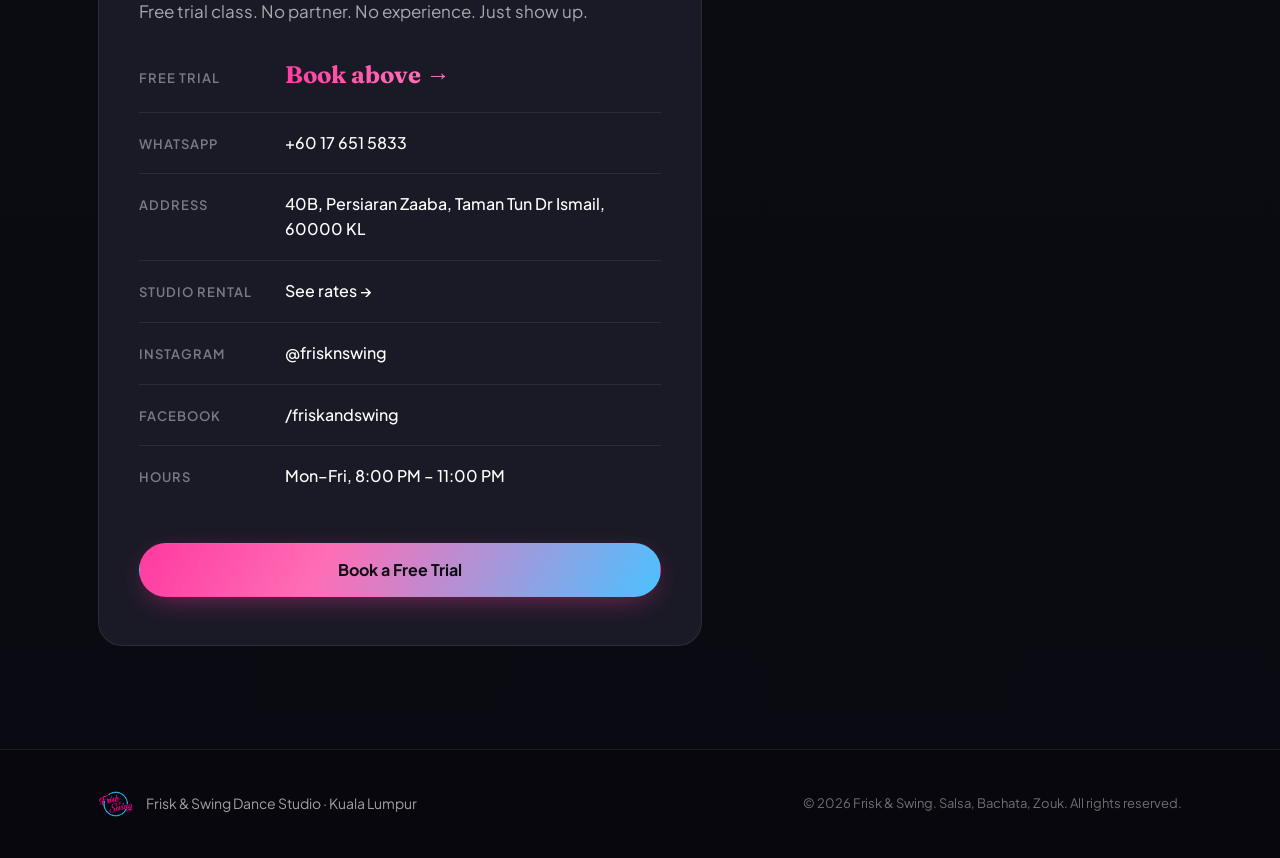
==== commit 6dde8b41: "feat: 3 review cards instead of 4 (William, Munch, Howard)" ====
--- a/index.html
+++ b/index.html
@@ -242,16 +242,6 @@
           <span class="review__meta">Local Guide · 3 years ago</span>
         </figcaption>
       </figure>
-      <figure class="review">
-        <div class="review__stars" aria-label="5 out of 5 stars">★★★★★</div>
-        <blockquote>
-          Still learning with this studio after more than 2 years.
-        </blockquote>
-        <figcaption>
-          <span class="review__name">Carey</span>
-          <span class="review__meta">Local Guide · 1 year ago</span>
-        </figcaption>
-      </figure>
     </div>
   </div>
 </section>
--- a/styles.css
+++ b/styles.css
@@ -216,12 +216,14 @@
 .inst p { color: var(--muted); font-size: 15.5px; }
 
 /* ============ REVIEWS ============ */
-.reviews { display: grid; grid-template-columns: repeat(4, 1fr); gap: 18px; margin-bottom: 24px; }
+.reviews { display: grid; grid-template-columns: repeat(3, minmax(0, 1fr)); gap: 18px; margin-bottom: 24px; }
 .review {
   background: var(--ink-3); border: 1px solid var(--line); border-radius: var(--radius-lg);
   padding: 26px 24px 24px; display: flex; flex-direction: column; gap: 14px;
   position: relative; transition: transform .2s var(--ease), border-color .2s;
-}
+  min-width: 0;
+}
+.review > * { min-width: 0; }
 .review:hover { transform: translateY(-3px); border-color: var(--line-2); }
 .review::before {
   content: "“"; position: absolute; right: 18px; top: 6px;
@@ -231,7 +233,7 @@
 .review blockquote {
   margin: 0; padding: 0; color: #fff; font-family: 'Fraunces', serif;
   font-size: 17px; line-height: 1.45; font-weight: 500;
-  quotes: none;
+  quotes: none; word-break: break-word; overflow-wrap: anywhere;
 }
 .review figcaption {
   display: flex; flex-direction: column; gap: 2px; margin-top: auto;
@@ -443,7 +445,7 @@
   .path { grid-template-columns: repeat(2, 1fr); }
   .vibe { grid-template-columns: 1fr; }
   .instructors, .events, .teams { grid-template-columns: repeat(2, 1fr); }
-  .reviews { grid-template-columns: repeat(2, 1fr); }
+  .reviews { grid-template-columns: repeat(2, minmax(0, 1fr)); }
   .contact { grid-template-columns: 1fr; }
   .contact__card { padding: 36px 28px; }
   .contact__list li { grid-template-columns: 1fr; gap: 4px; }
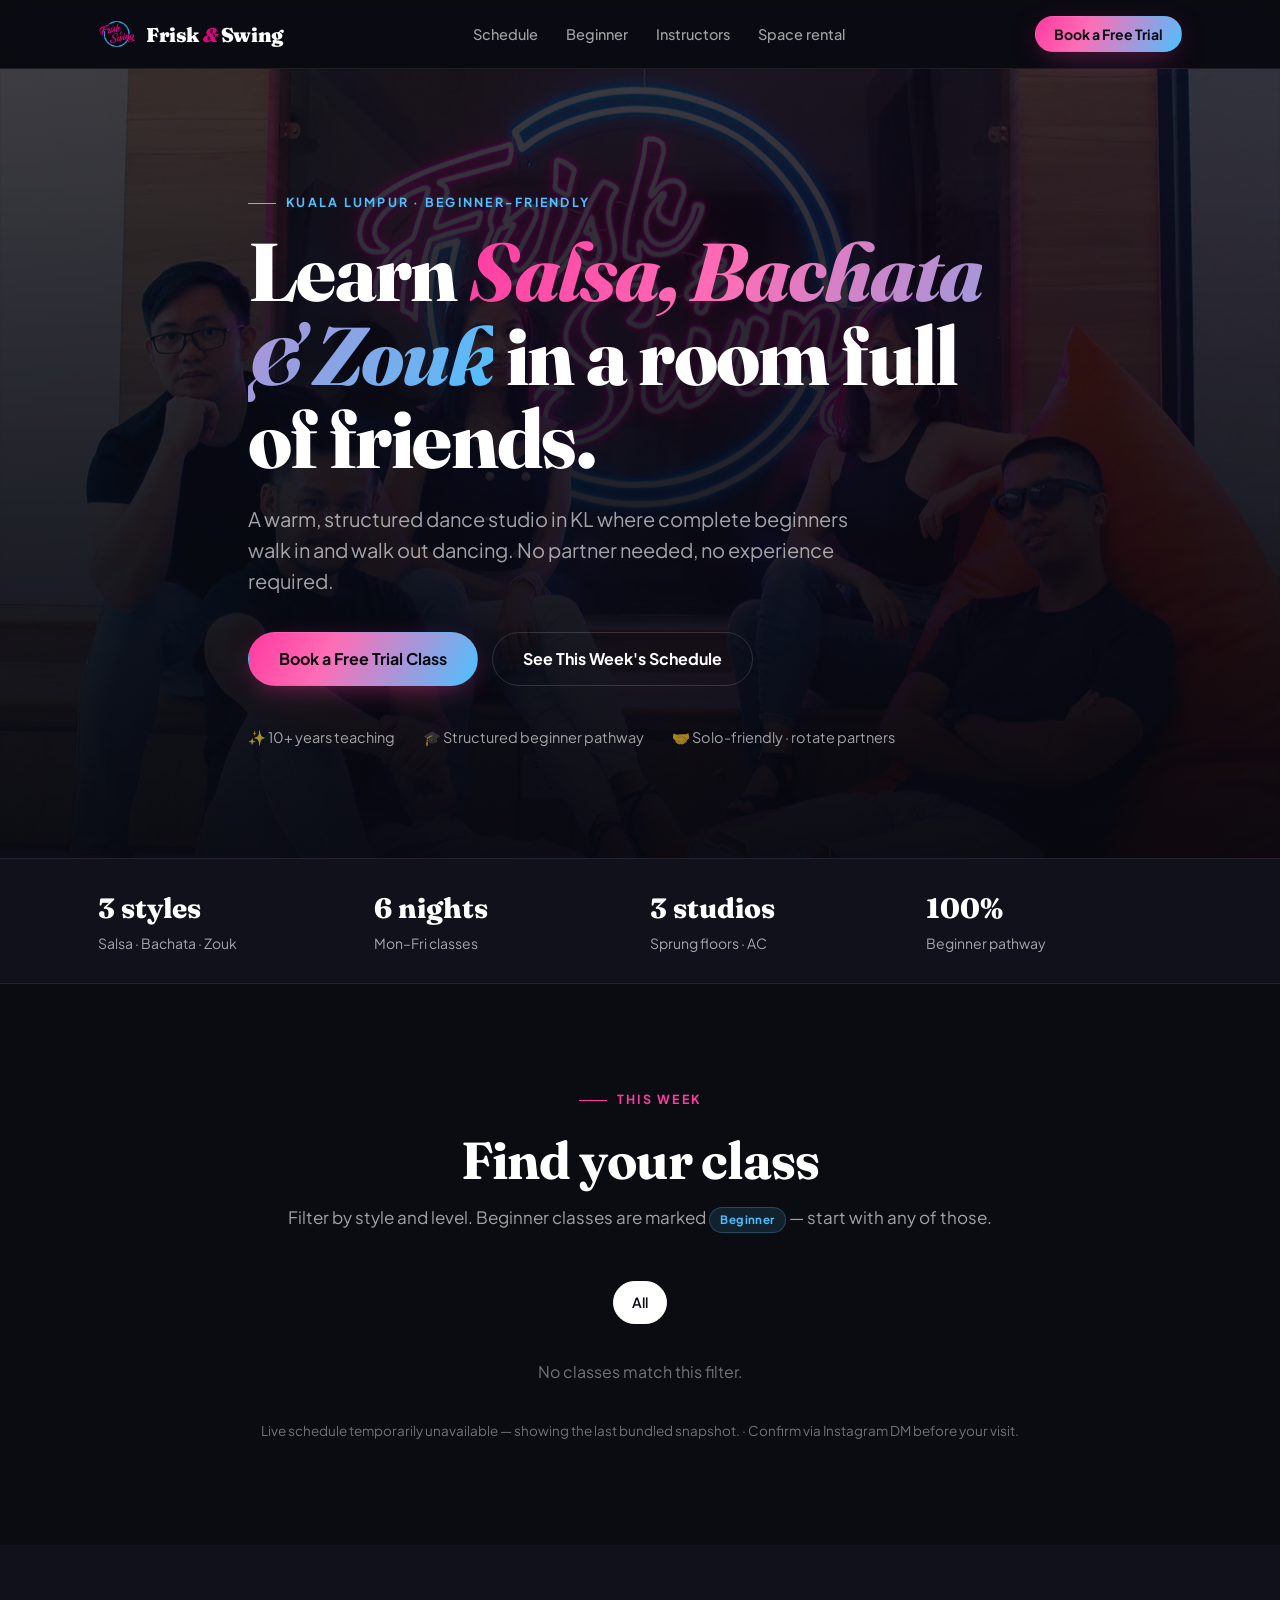
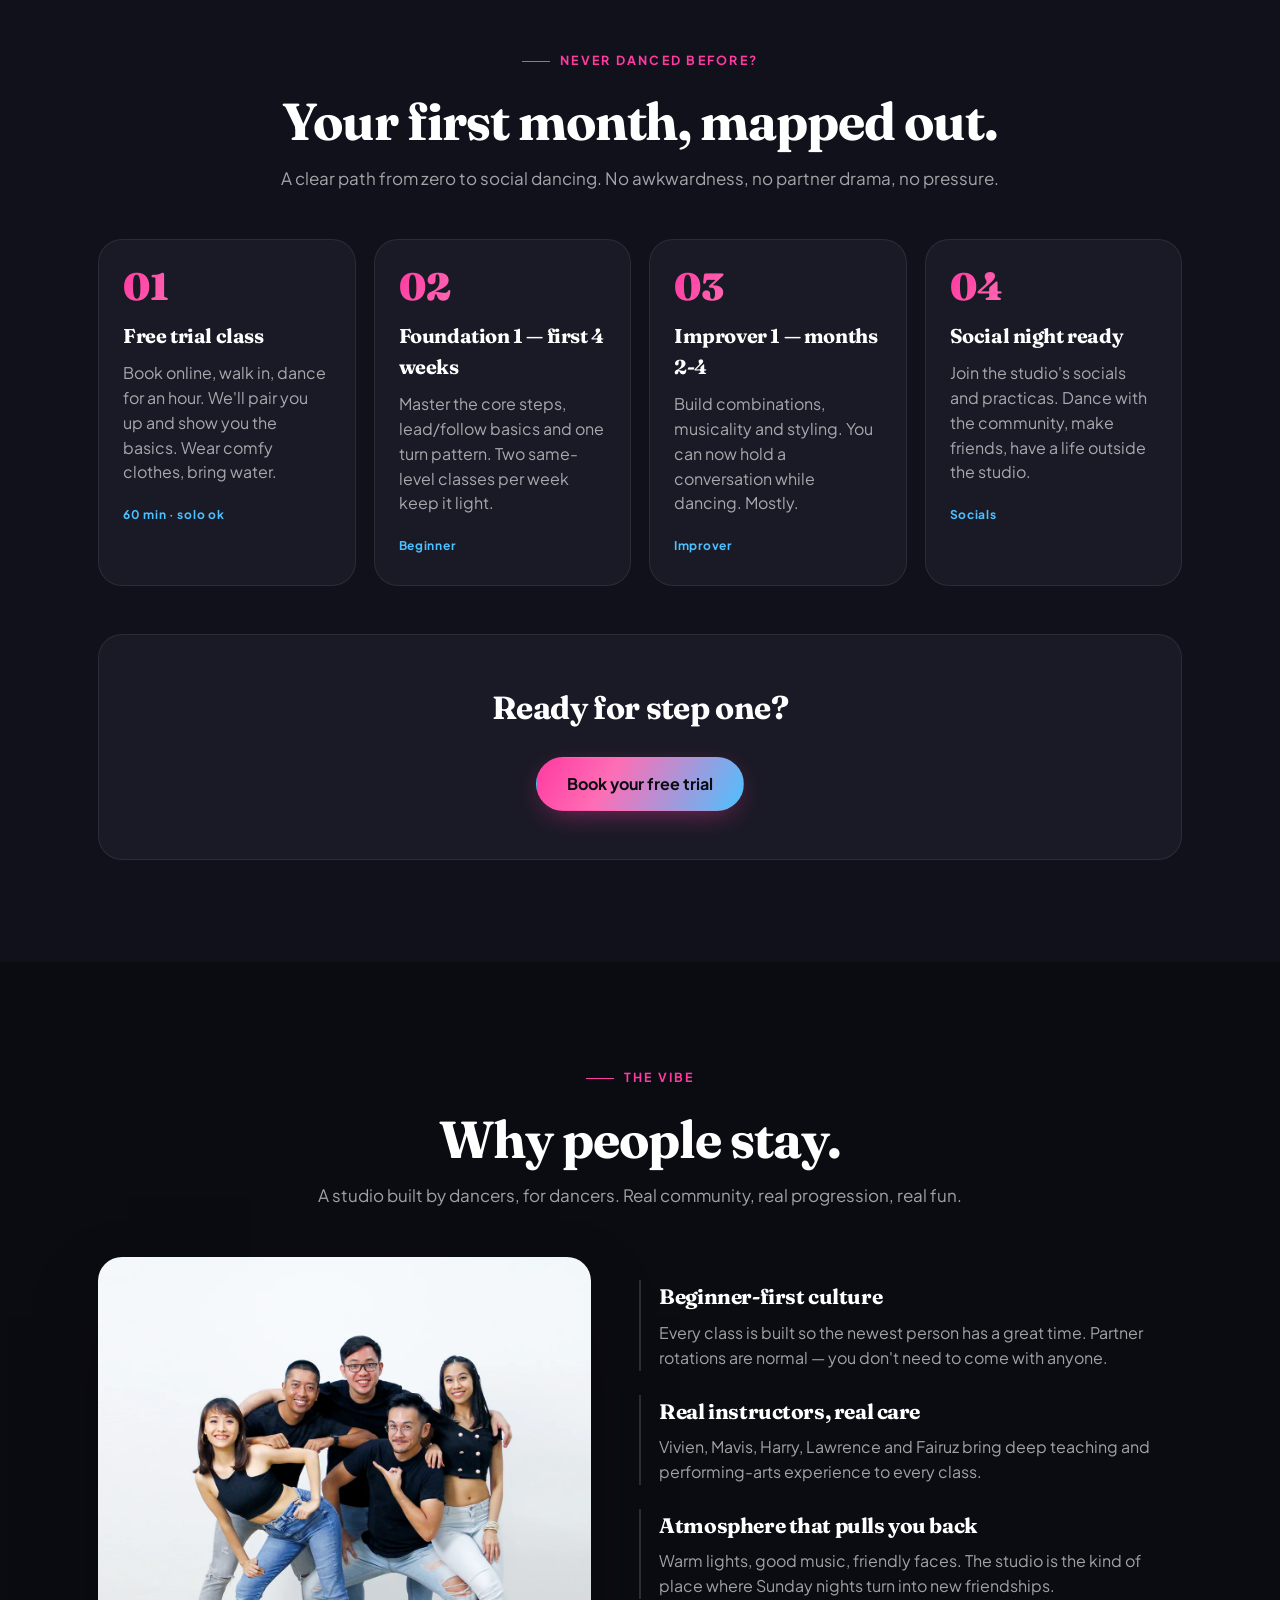
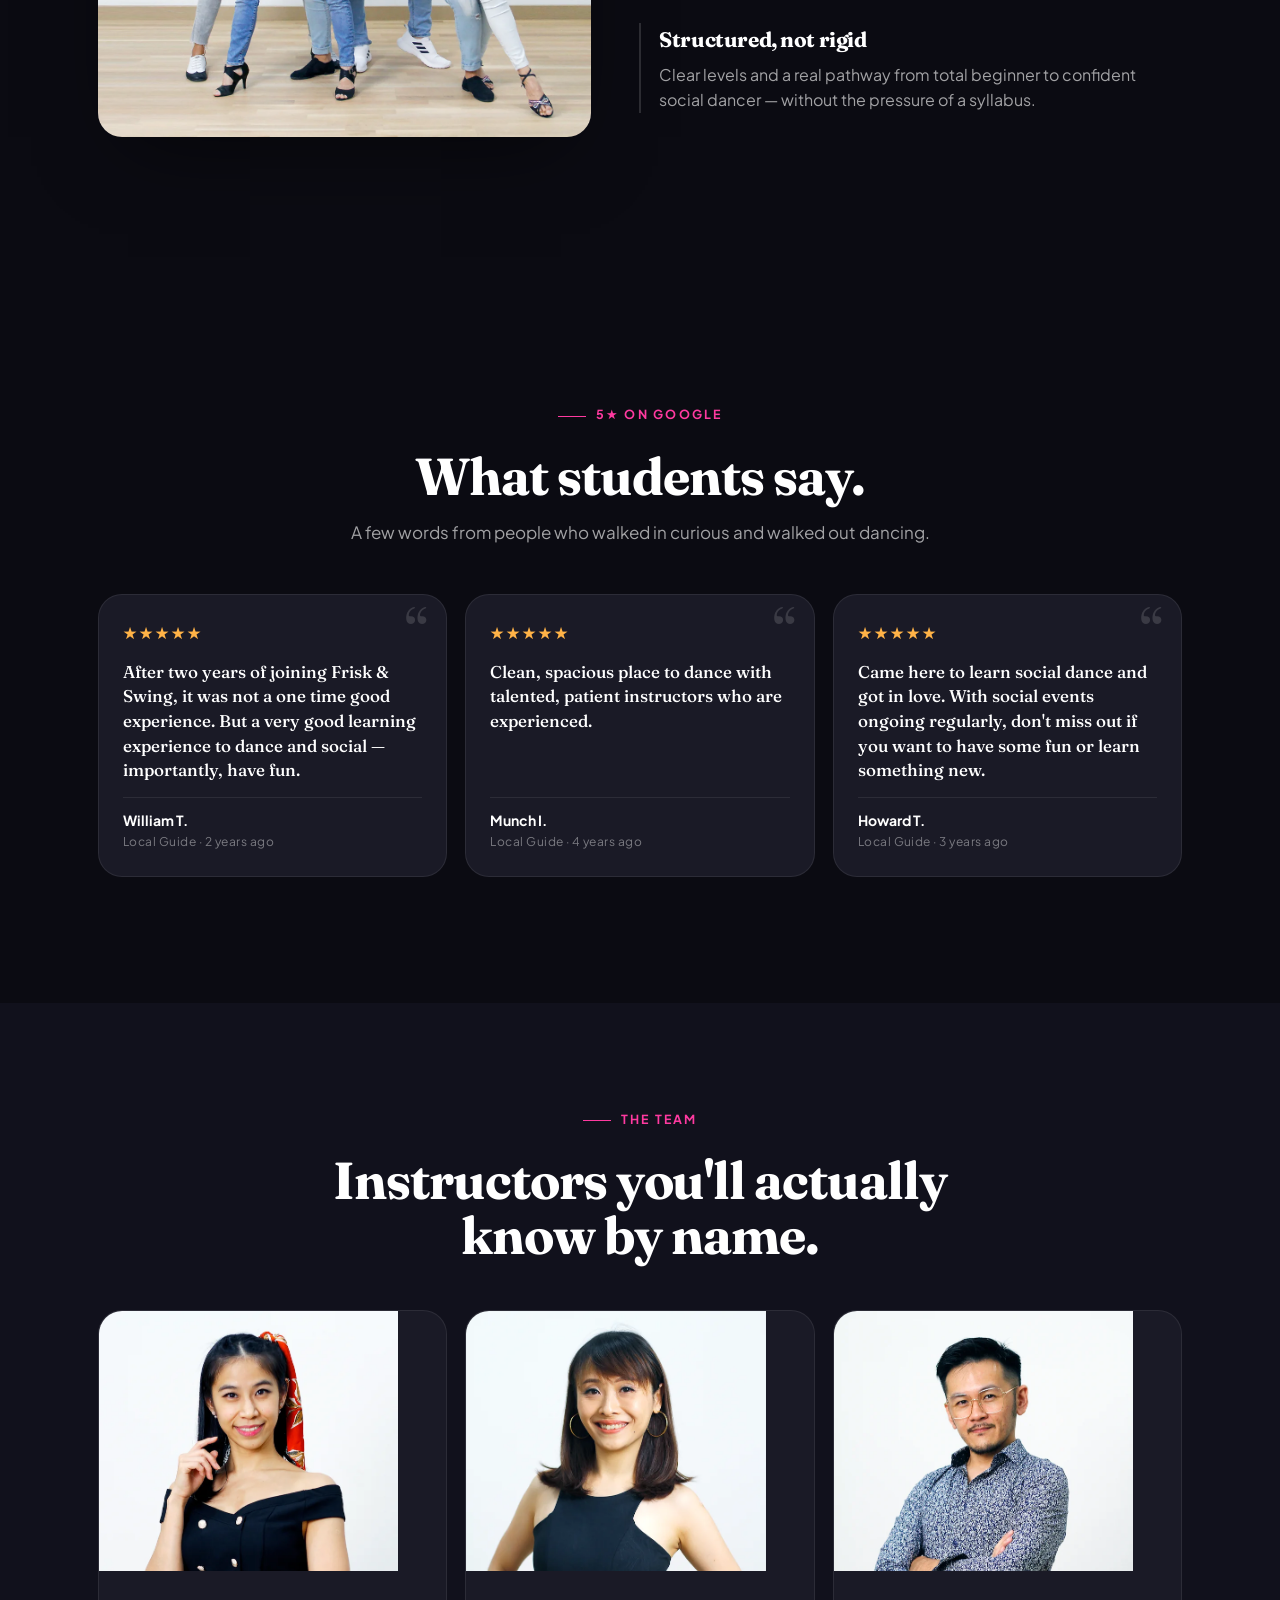
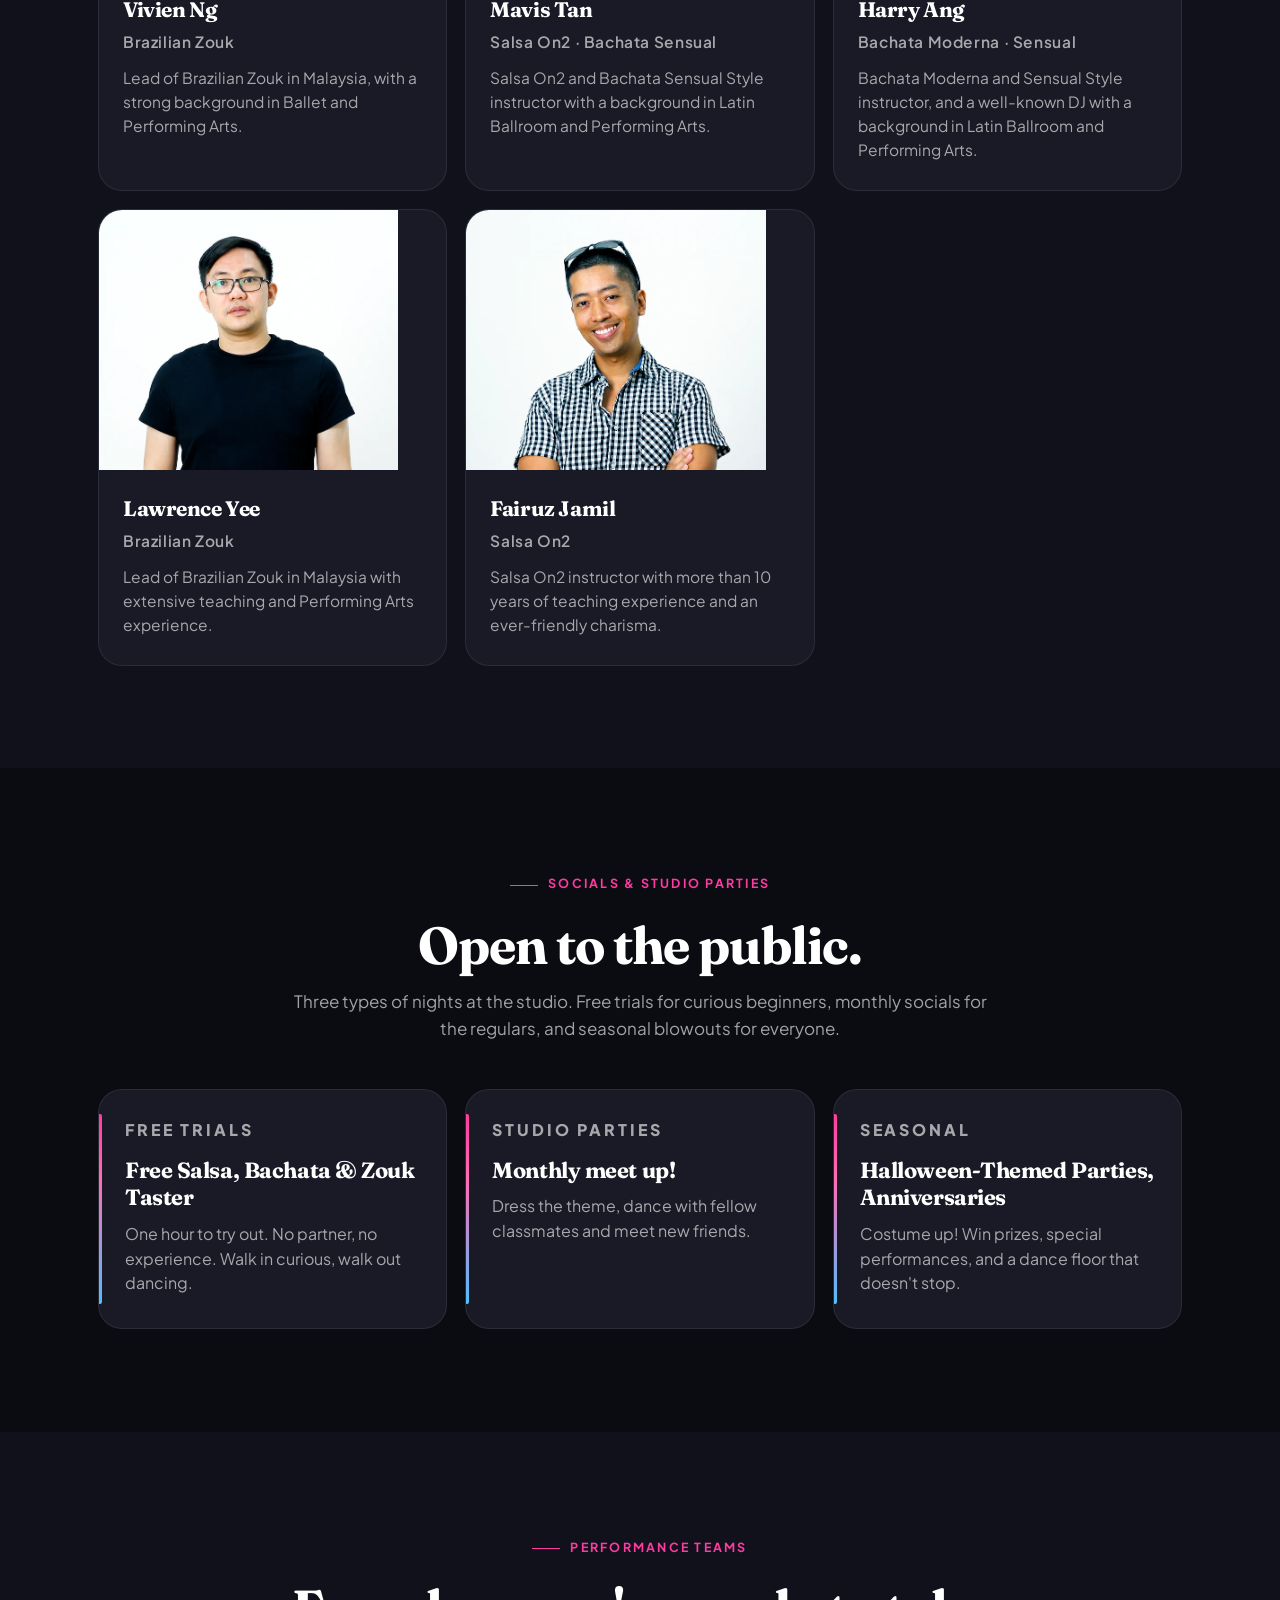
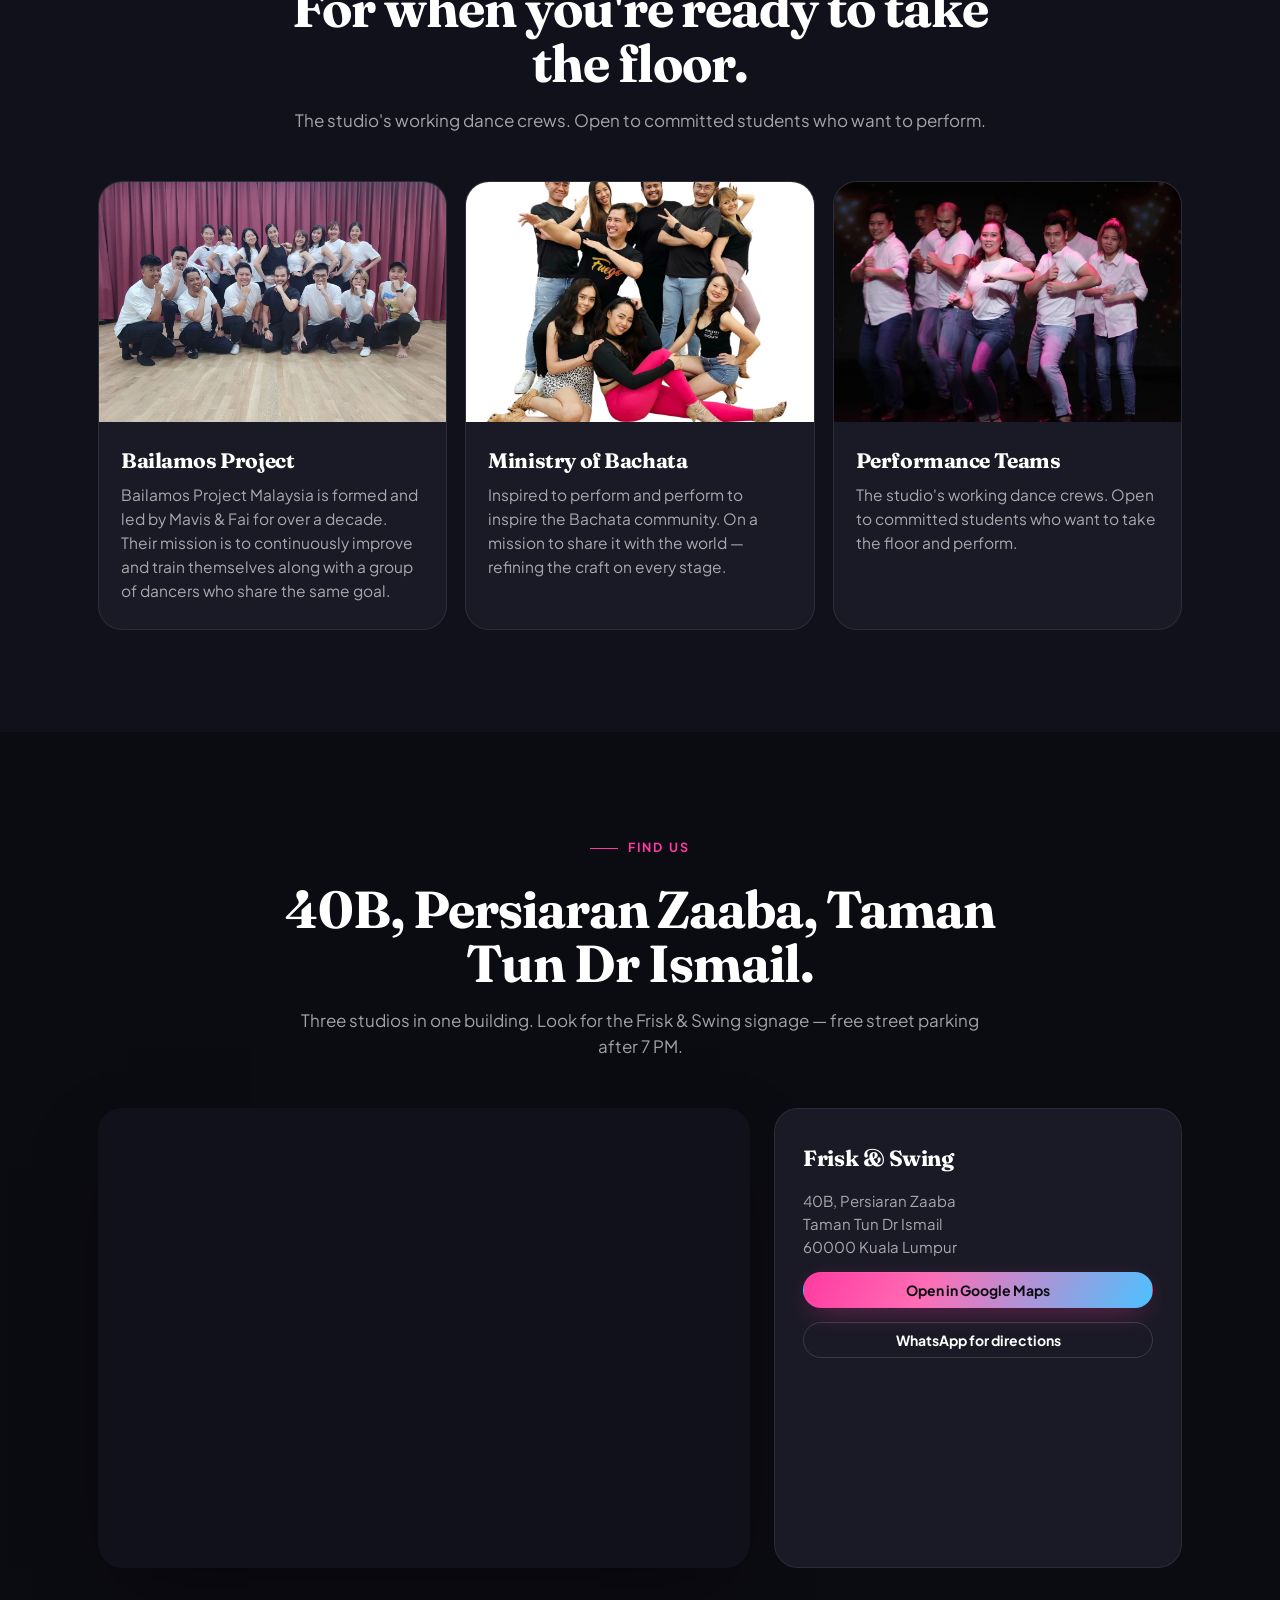
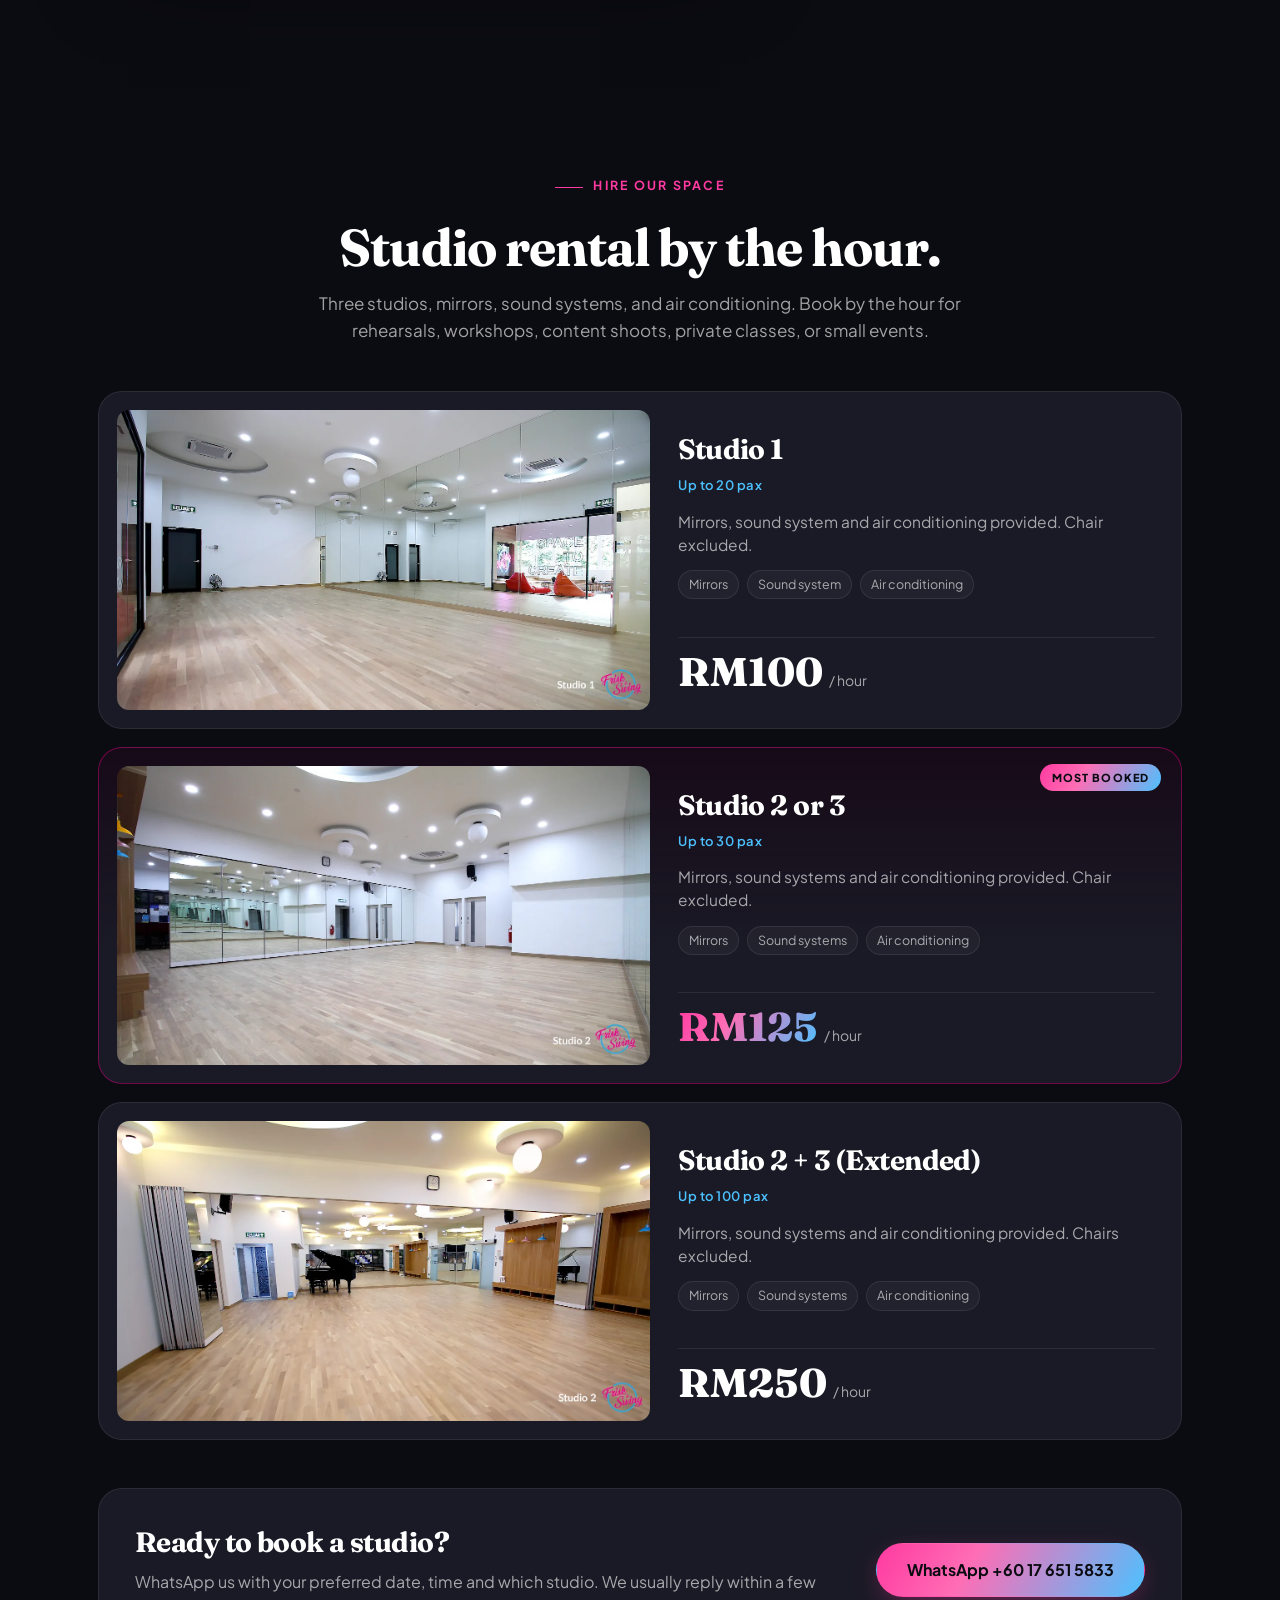
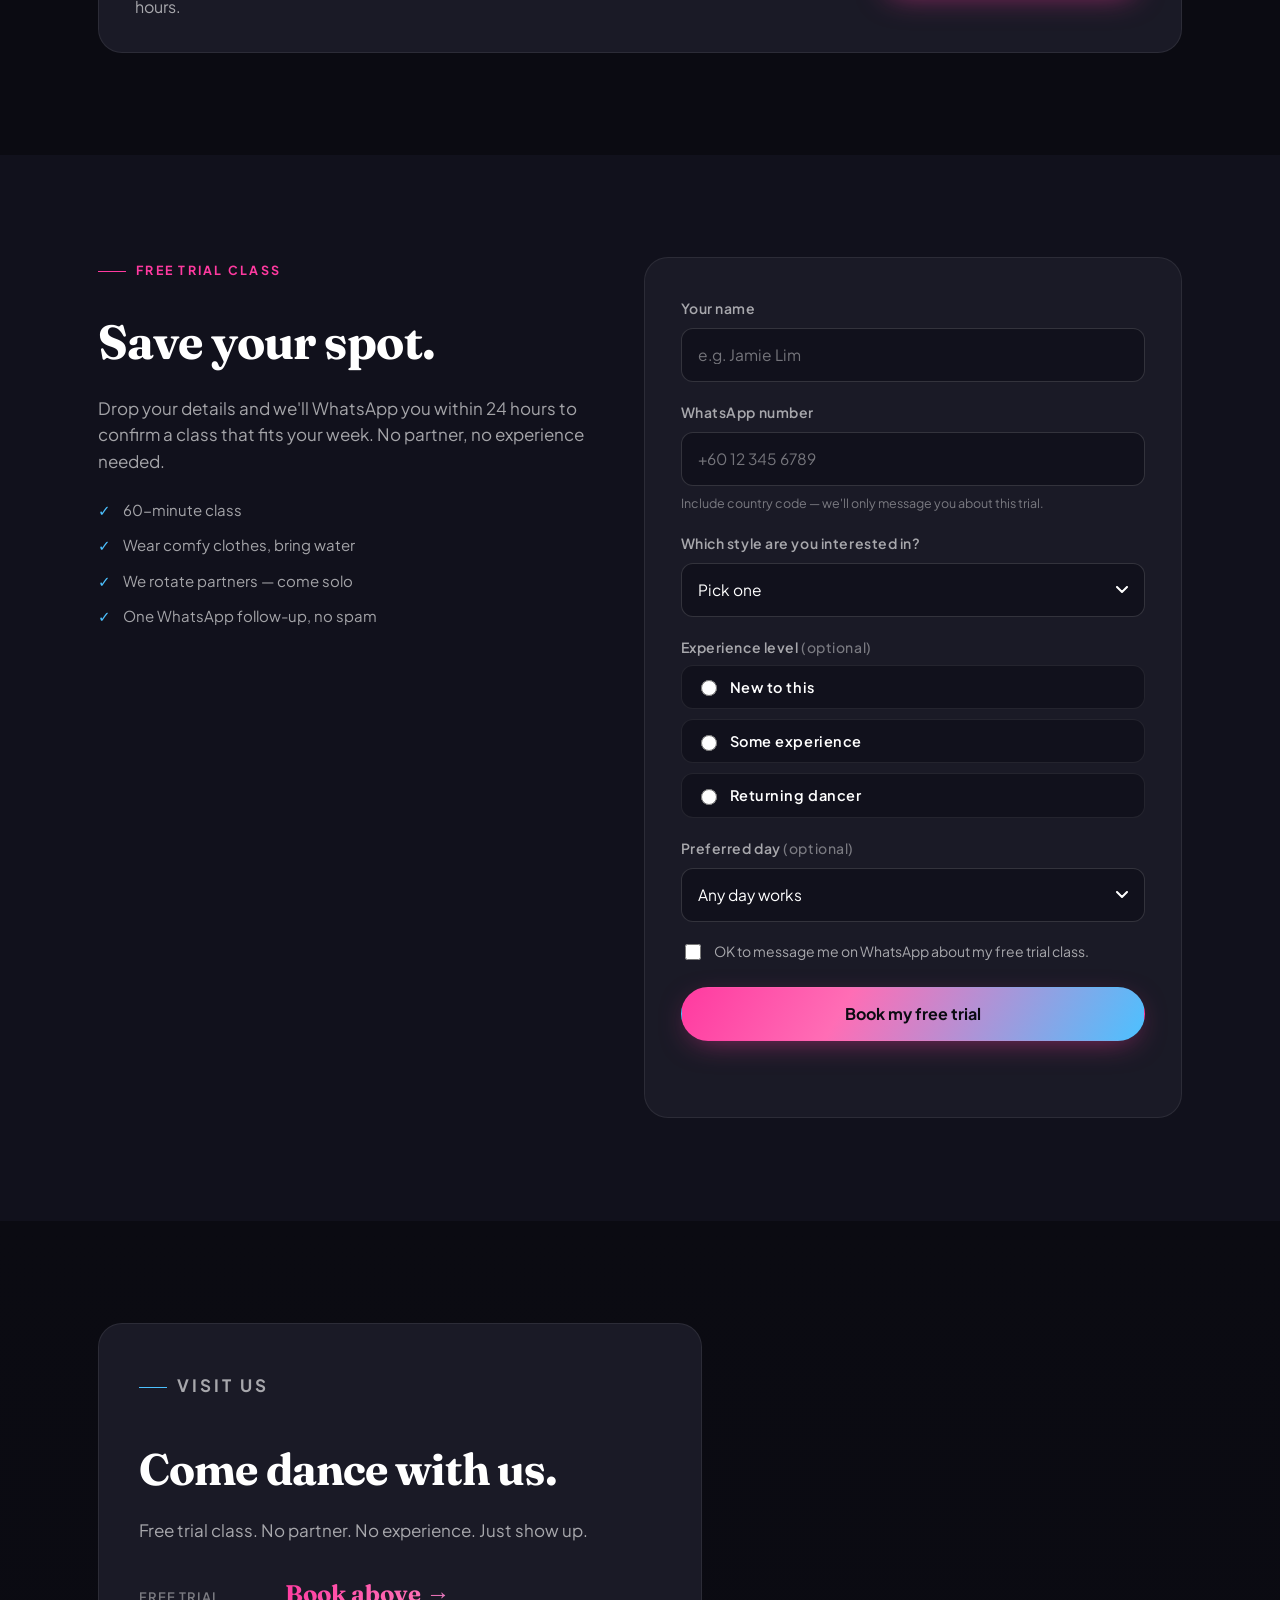
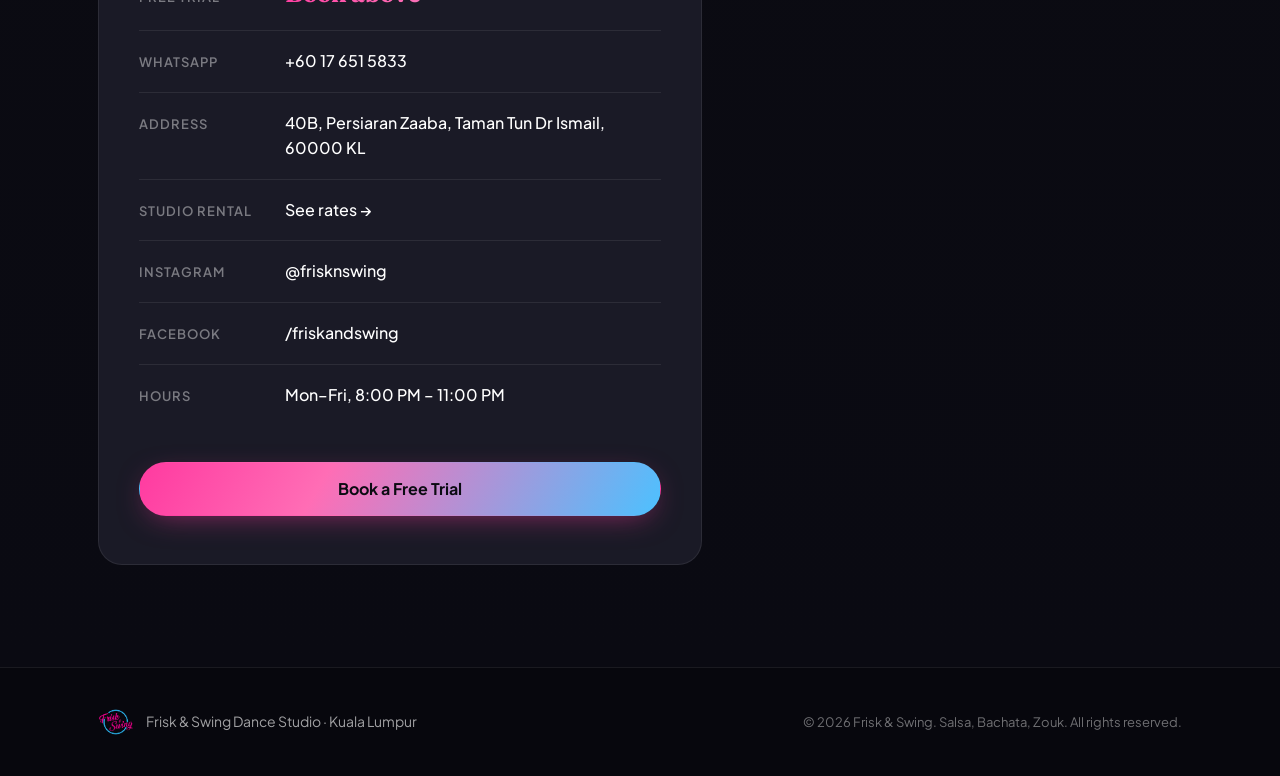
==== commit f983be38: "chore: trim nav to 4 essential links + CTA (Schedule, Beginner, Instructors, Space rental)" ====
--- a/index.html
+++ b/index.html
@@ -40,12 +40,8 @@
     <nav class="nav" aria-label="Primary">
       <a href="#schedule">Schedule</a>
       <a href="#beginner">Beginner</a>
-      <a href="#vibe">The Vibe</a>
-      <a href="#reviews">Reviews</a>
       <a href="#instructors">Instructors</a>
       <a href="#rental">Space rental</a>
-      <a href="#map">Find us</a>
-      <a href="#contact">Visit</a>
     </nav>
     <a class="btn btn--primary btn--sm nav__cta" href="#trial">Book a Free Trial</a>
     <button class="navtoggle" type="button" aria-expanded="false" aria-controls="mobnav" aria-label="Open menu">
@@ -55,14 +51,8 @@
   <nav id="mobnav" class="mobnav" aria-label="Mobile">
     <a href="#schedule">Schedule</a>
     <a href="#beginner">Beginner pathway</a>
-    <a href="#vibe">The vibe</a>
-    <a href="#reviews">Reviews</a>
     <a href="#instructors">Instructors</a>
-    <a href="#events">Socials &amp; studio parties</a>
-    <a href="#teams">Performance teams</a>
     <a href="#rental">Space rental</a>
-    <a href="#map">Find us</a>
-    <a href="#contact">Visit</a>
     <a class="btn btn--primary" href="#trial">Book a Free Trial</a>
   </nav>
 </header>
--- a/styles.css
+++ b/styles.css
@@ -221,7 +221,7 @@
   background: var(--ink-3); border: 1px solid var(--line); border-radius: var(--radius-lg);
   padding: 26px 24px 24px; display: flex; flex-direction: column; gap: 14px;
   position: relative; transition: transform .2s var(--ease), border-color .2s;
-  min-width: 0;
+  min-width: 0; box-sizing: border-box; margin: 0; width: 100%;
 }
 .review > * { min-width: 0; }
 .review:hover { transform: translateY(-3px); border-color: var(--line-2); }
@@ -445,7 +445,7 @@
   .path { grid-template-columns: repeat(2, 1fr); }
   .vibe { grid-template-columns: 1fr; }
   .instructors, .events, .teams { grid-template-columns: repeat(2, 1fr); }
-  .reviews { grid-template-columns: repeat(2, minmax(0, 1fr)); }
+  .reviews { grid-template-columns: 1fr; }
   .contact { grid-template-columns: 1fr; }
   .contact__card { padding: 36px 28px; }
   .contact__list li { grid-template-columns: 1fr; gap: 4px; }
